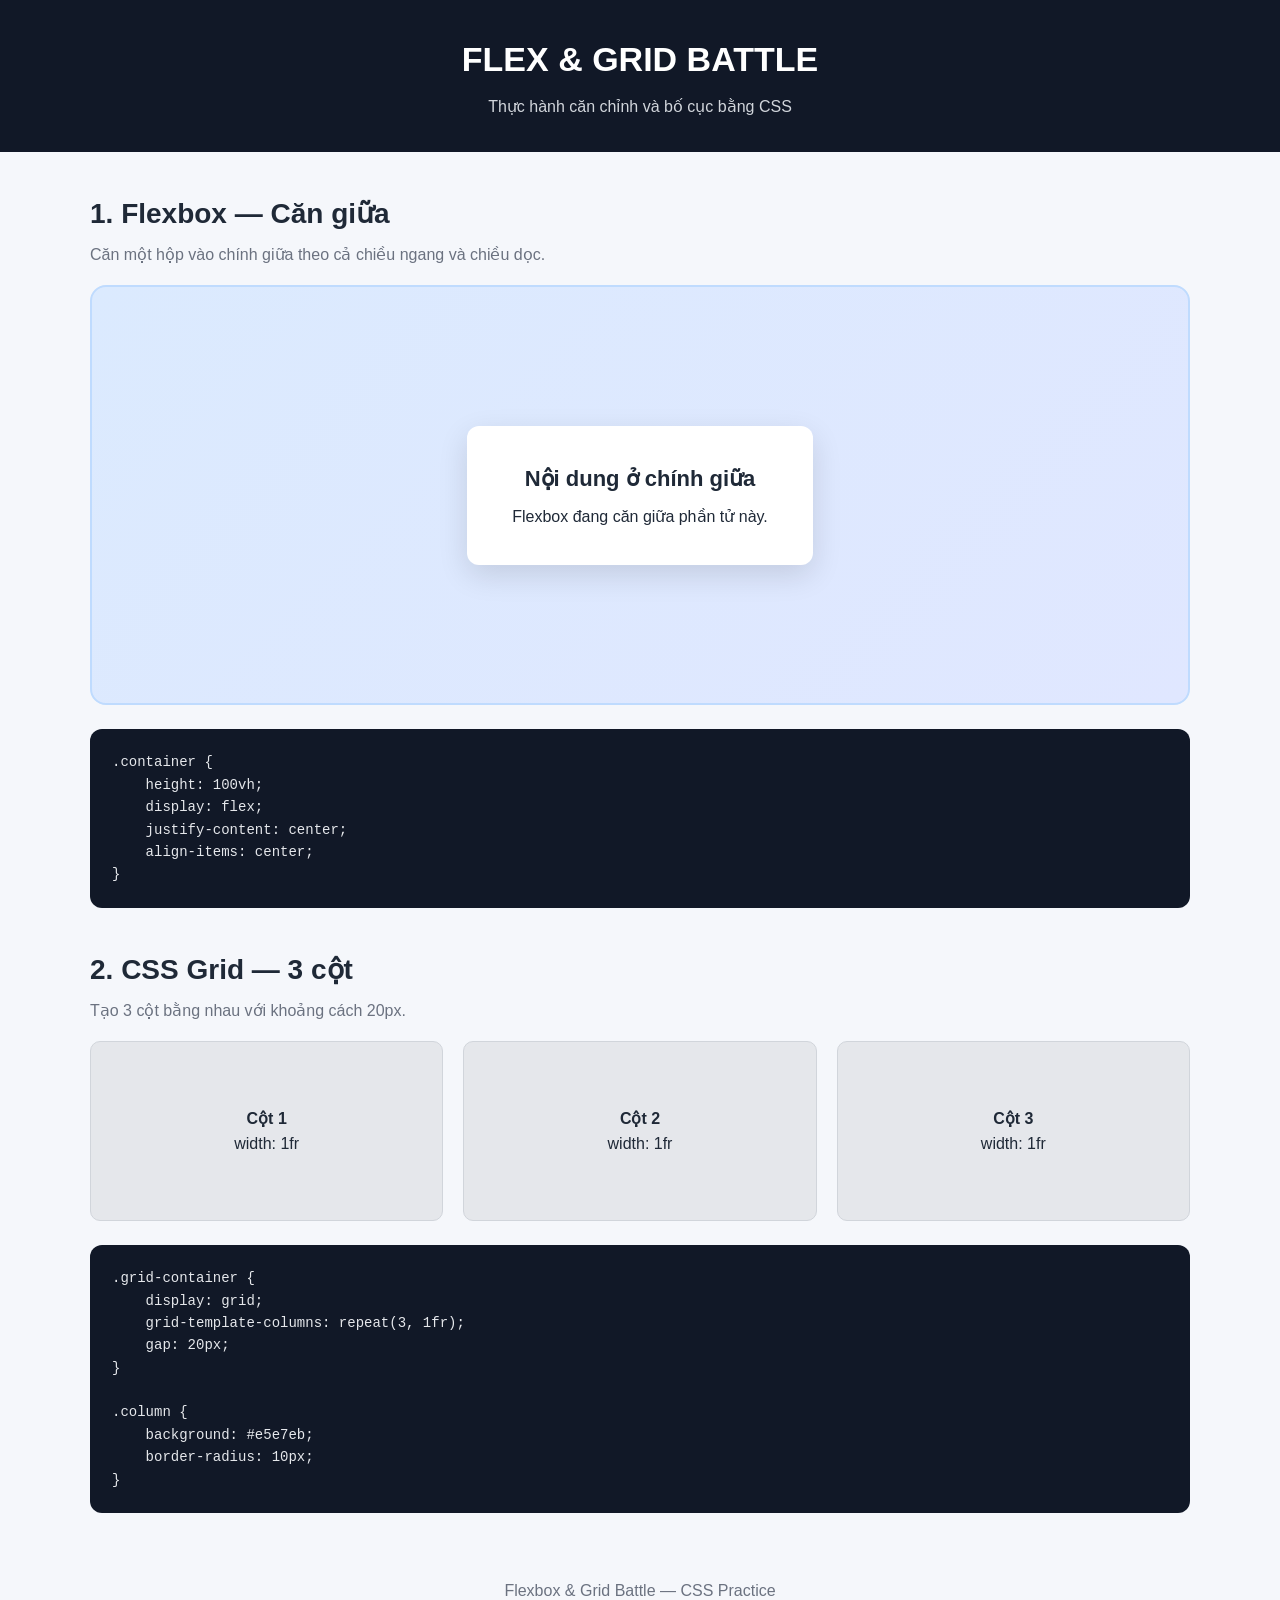
==== index.html @ 9d1ec1c0 "Add Flex Grid Battle web" ====
<!DOCTYPE html>
<html lang="vi">
<head>
    <meta charset="UTF-8">
    <meta name="viewport" content="width=device-width, initial-scale=1.0">
    <title>Flex & Grid Battle</title>
    <style>
        * {
            box-sizing: border-box;
            margin: 0;
            padding: 0;
        }

        body {
            font-family: Arial, Helvetica, sans-serif;
            background: #f5f7fb;
            color: #1f2937;
            line-height: 1.6;
        }

        header {
            padding: 32px 20px;
            text-align: center;
            background: #111827;
            color: white;
        }

        header h1 {
            font-size: 34px;
            margin-bottom: 8px;
        }

        header p {
            color: #d1d5db;
        }

        section {
            width: min(1100px, calc(100% - 40px));
            margin: 40px auto;
        }

        .section-title {
            margin-bottom: 18px;
        }

        .section-title h2 {
            font-size: 28px;
            margin-bottom: 5px;
        }

        .section-title p {
            color: #6b7280;
        }

        /* FLEXBOX */
        .flex-demo {
            height: 420px;
            display: flex;
            justify-content: center;
            align-items: center;
            background: linear-gradient(135deg, #dbeafe, #e0e7ff);
            border-radius: 16px;
            border: 2px solid #bfdbfe;
        }

        .flex-box {
            padding: 35px 45px;
            background: white;
            border-radius: 12px;
            box-shadow: 0 10px 30px rgba(0, 0, 0, 0.12);
            text-align: center;
        }

        .flex-box h3 {
            margin-bottom: 8px;
            font-size: 22px;
        }

        /* GRID */
        .grid-container {
            display: grid;
            grid-template-columns: repeat(3, 1fr);
            gap: 20px;
        }

        .grid-column {
            min-height: 180px;
            background: #e5e7eb;
            border-radius: 10px;
            padding: 30px;
            display: flex;
            align-items: center;
            justify-content: center;
            text-align: center;
            border: 1px solid #d1d5db;
        }

        .code-card {
            margin-top: 24px;
            background: #111827;
            color: #e5e7eb;
            padding: 22px;
            border-radius: 12px;
            overflow-x: auto;
        }

        pre {
            white-space: pre-wrap;
            font-family: Consolas, monospace;
            font-size: 14px;
        }

        footer {
            text-align: center;
            padding: 25px;
            color: #6b7280;
        }

        @media (max-width: 700px) {
            .grid-container {
                grid-template-columns: 1fr;
            }

            header h1 {
                font-size: 28px;
            }

            section {
                width: min(100% - 24px, 1100px);
            }
        }
    </style>
</head>
<body>

    <header>
        <h1> FLEX & GRID BATTLE</h1>
        <p>Thực hành căn chỉnh và bố cục bằng CSS</p>
    </header>

    <!-- FLEXBOX -->
    <section>
        <div class="section-title">
            <h2>1. Flexbox — Căn giữa</h2>
            <p>Căn một hộp vào chính giữa theo cả chiều ngang và chiều dọc.</p>
        </div>

        <div class="flex-demo">
            <div class="flex-box">
                <h3> Nội dung ở chính giữa</h3>
                <p>Flexbox đang căn giữa phần tử này.</p>
            </div>
        </div>

        <div class="code-card">
<pre>.container {
    height: 100vh;
    display: flex;
    justify-content: center;
    align-items: center;
}</pre>
        </div>
    </section>

    <!-- GRID -->
    <section>
        <div class="section-title">
            <h2>2. CSS Grid — 3 cột</h2>
            <p>Tạo 3 cột bằng nhau với khoảng cách 20px.</p>
        </div>

        <div class="grid-container">
            <div class="grid-column">
                <div>
                    <strong>Cột 1</strong>
                    <p>width: 1fr</p>
                </div>
            </div>

            <div class="grid-column">
                <div>
                    <strong>Cột 2</strong>
                    <p>width: 1fr</p>
                </div>
            </div>

            <div class="grid-column">
                <div>
                    <strong>Cột 3</strong>
                    <p>width: 1fr</p>
                </div>
            </div>
        </div>

        <div class="code-card">
<pre>.grid-container {
    display: grid;
    grid-template-columns: repeat(3, 1fr);
    gap: 20px;
}

.column {
    background: #e5e7eb;
    border-radius: 10px;
}</pre>
        </div>
    </section>

    <footer>
        Flexbox & Grid Battle — CSS Practice
    </footer>

</body>
</html>
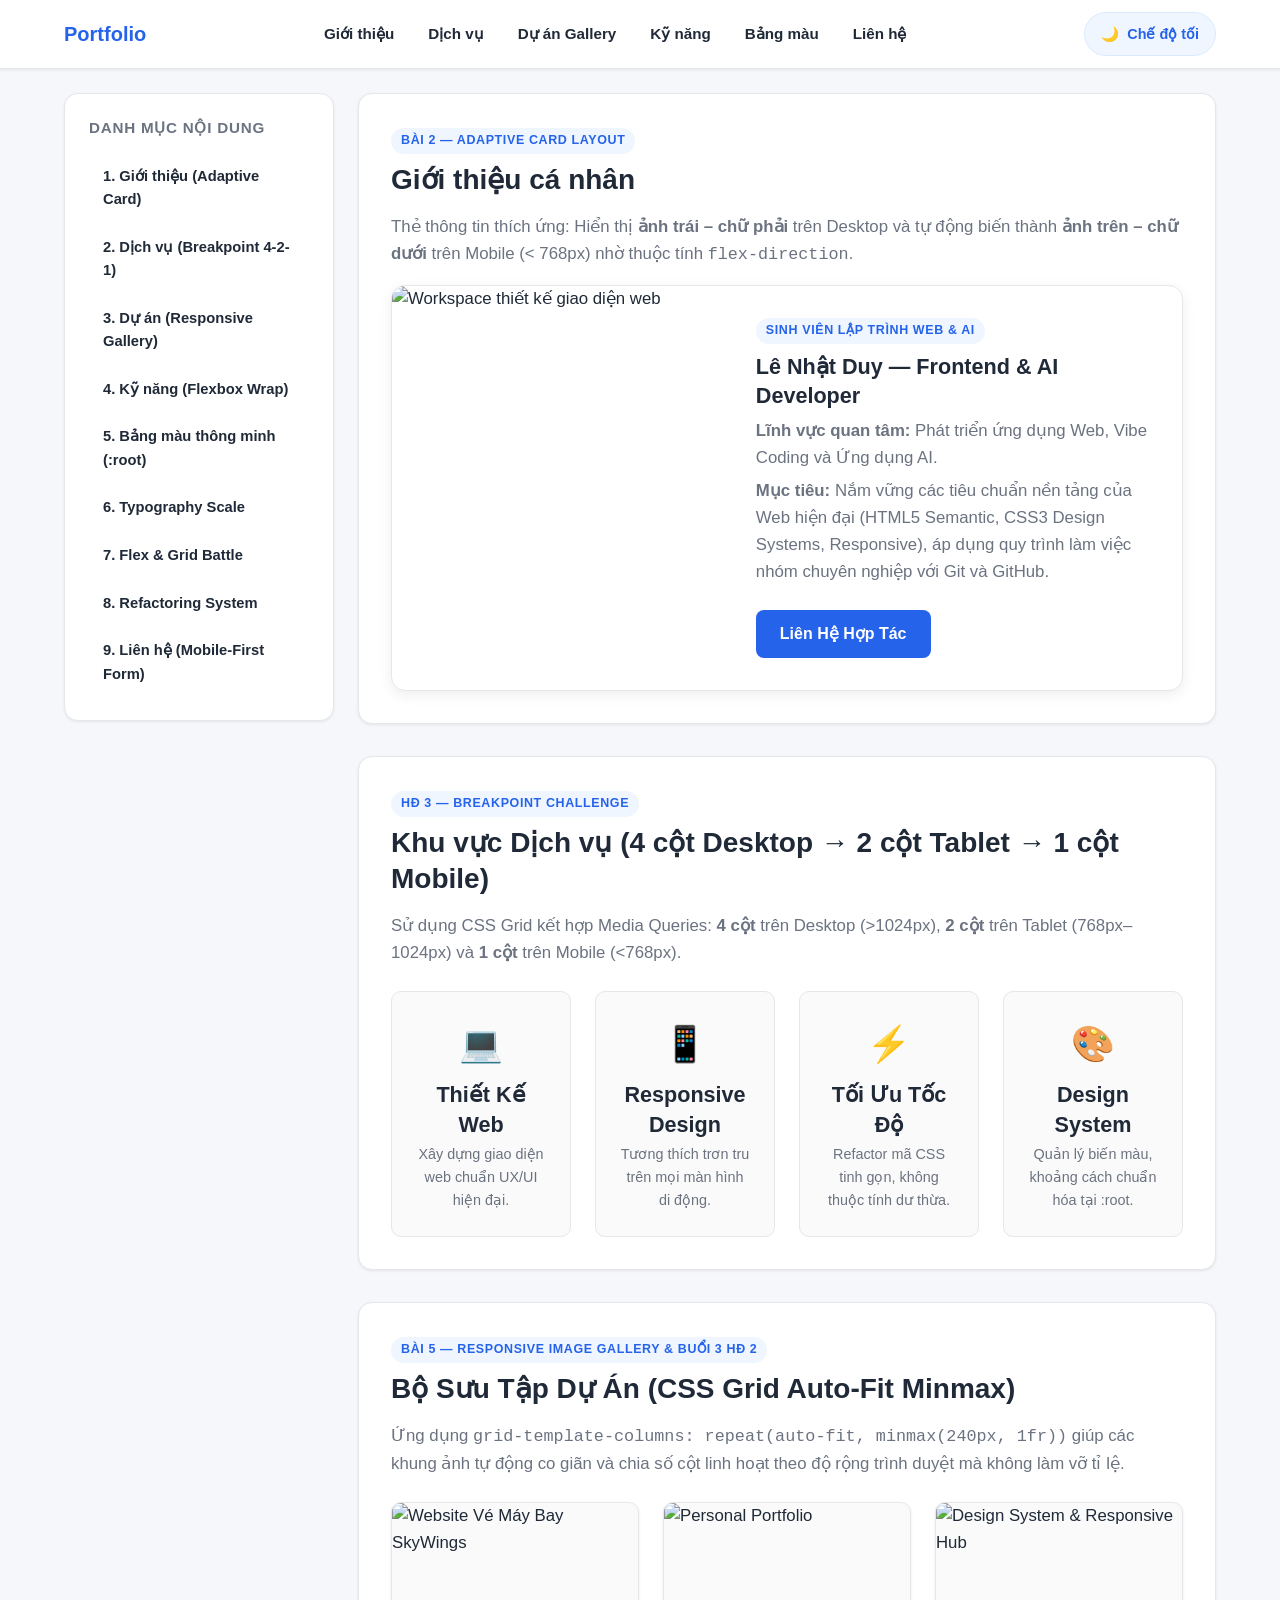
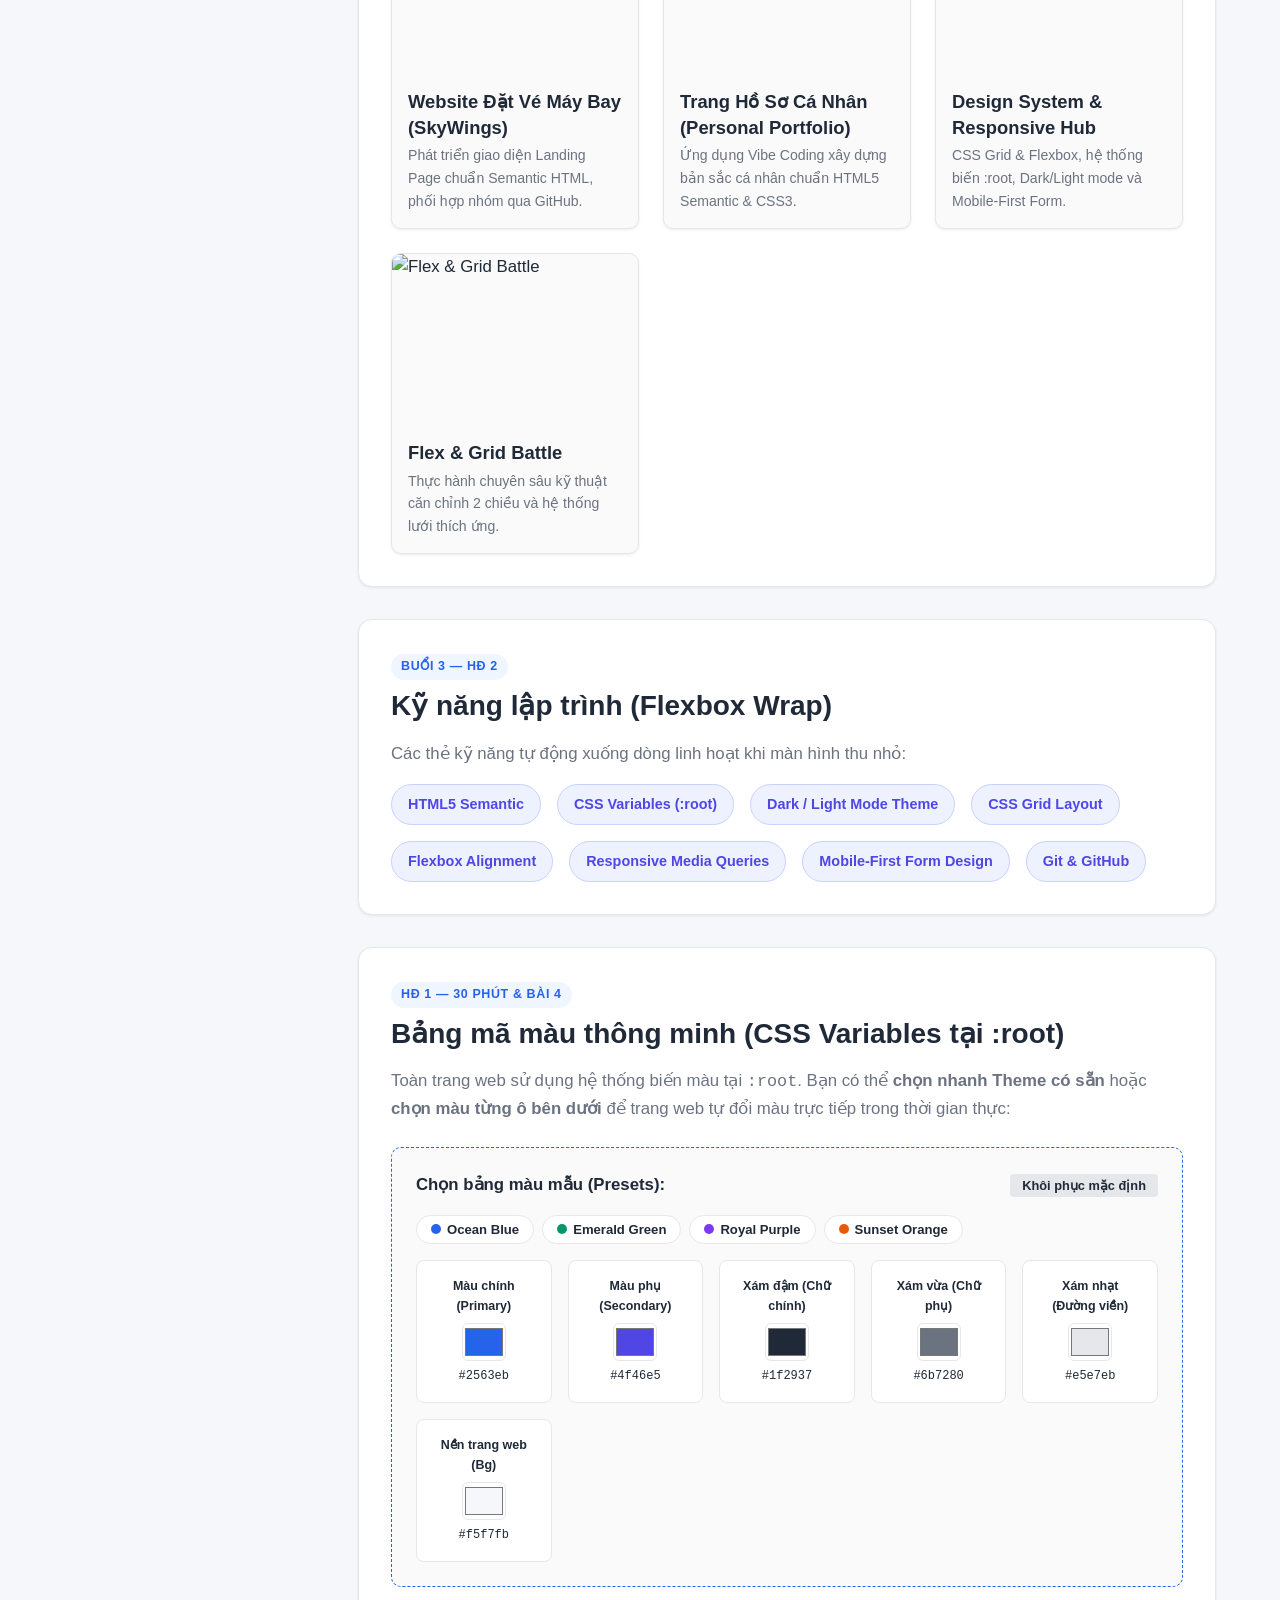
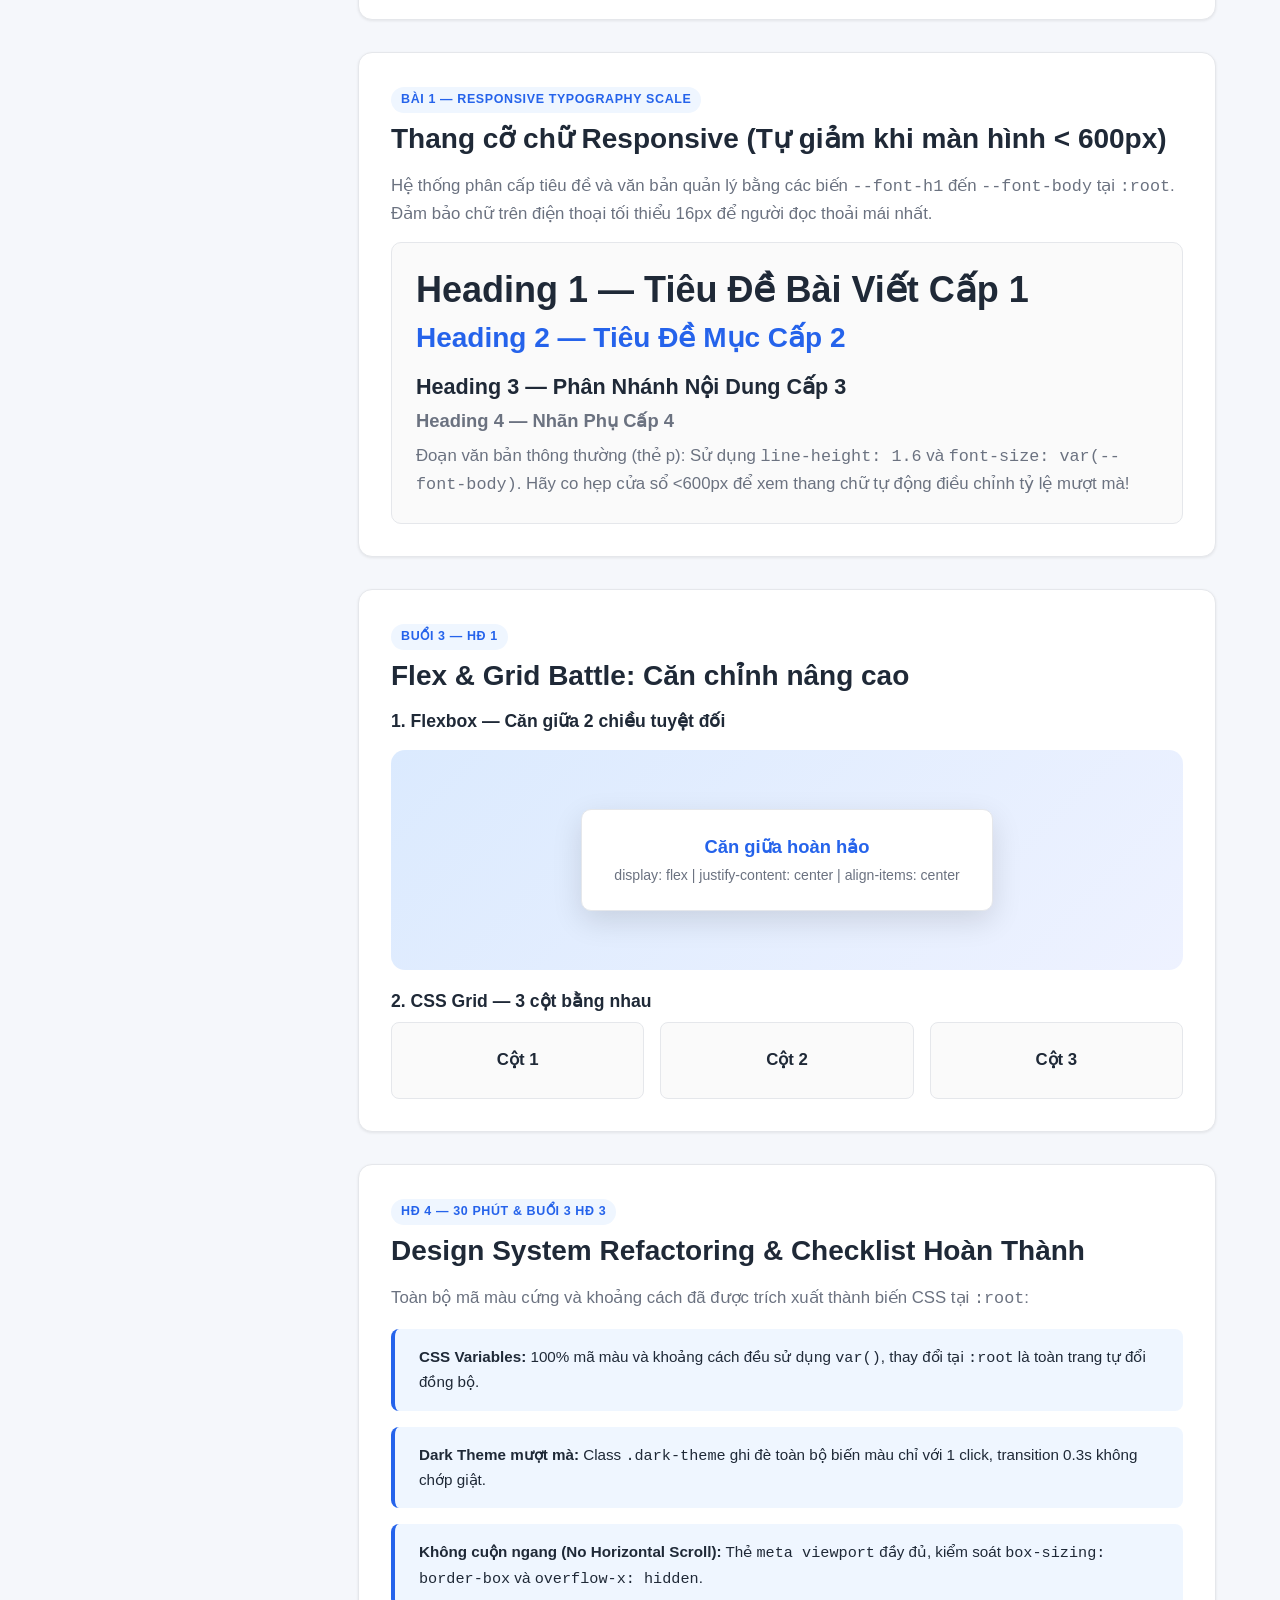
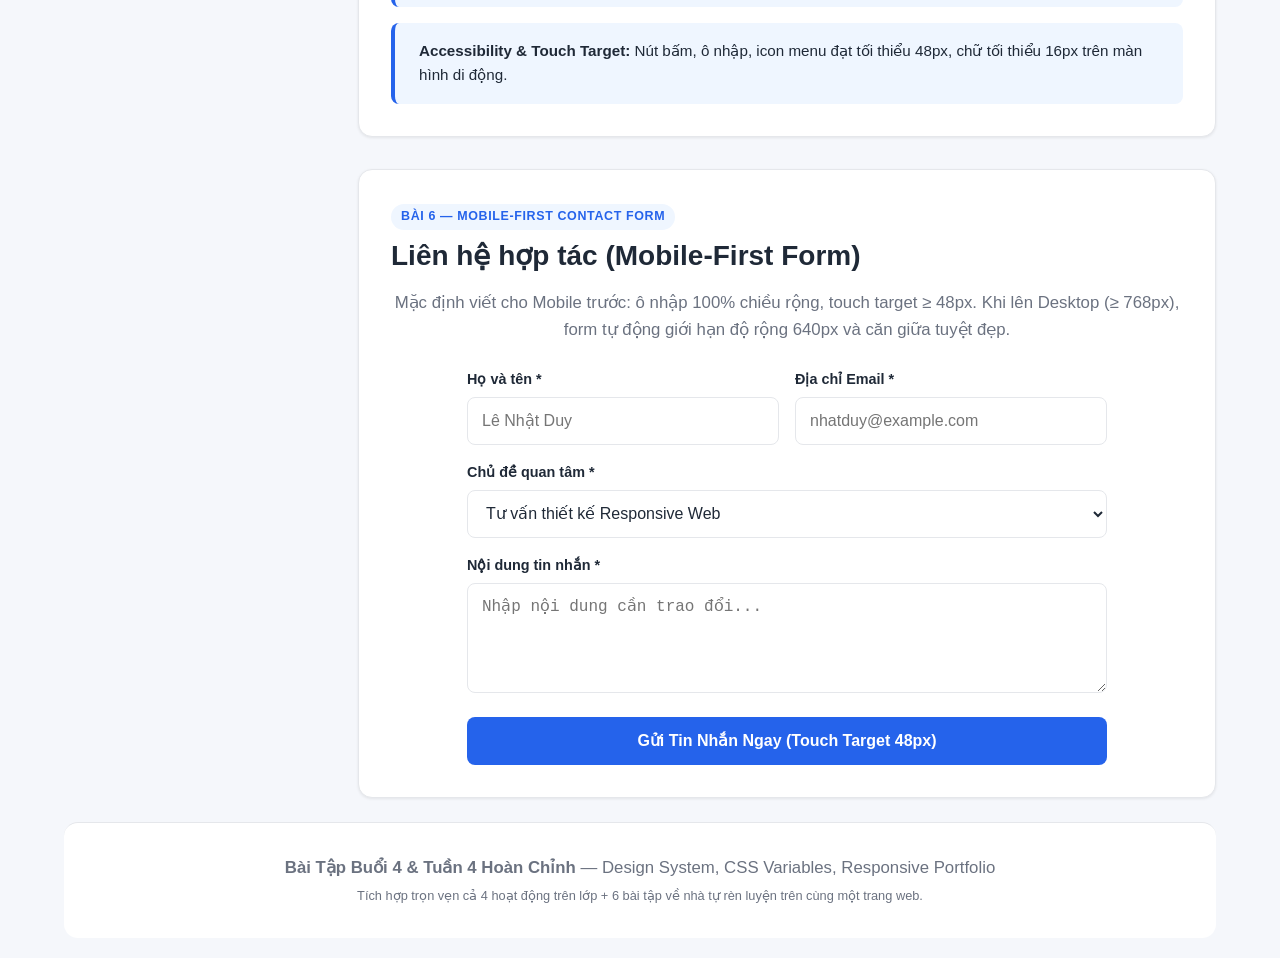
==== commit 2ef6b537: "Add index.html, ai_prompts.md, and README.md, clean up folders" ====
--- a/index.html
+++ b/index.html
@@ -3,212 +3,1295 @@
 <head>
     <meta charset="UTF-8">
     <meta name="viewport" content="width=device-width, initial-scale=1.0">
-    <title>Flex & Grid Battle</title>
+    <title>Bài tập Buổi 4: Design System & Responsive Portfolio</title>
     <style>
+        /* ==========================================================================
+           HỆ THỐNG DESIGN SYSTEM (CSS VARIABLES TẠI :ROOT)
+           - HĐ 1, HĐ 4 & BÀI 1, BÀI 4 ĐƯỢC TÍCH HỢP TRỰC TIẾP VÀO TRANG
+           ========================================================================== */
+        :root {
+            /* 1. Bảng mã màu Light Theme mặc định (HĐ 1 & Bài 4) */
+            --color-primary: #2563eb;          /* Màu chính */
+            --color-primary-hover: #1d4ed8;    /* Màu hover */
+            --color-primary-light: #eff6ff;    /* Màu nền nhạt */
+            --color-primary-subtle: #dbeafe;   /* Sắc thái phụ */
+            
+            --color-secondary: #4f46e5;        /* Màu phụ */
+            --color-secondary-light: #eef2ff;  
+            --color-secondary-border: #c7d2fe; 
+
+            /* 3 Mức Xám */
+            --color-gray-dark: #1f2937;        /* Mức xám đậm (Text chính) */
+            --color-gray-medium: #6b7280;      /* Mức xám vừa (Text phụ, muted) */
+            --color-gray-light: #e5e7eb;       /* Mức xám nhạt (Đường viền) */
+
+            /* Nền & Bề mặt (Surface) */
+            --color-bg: #f5f7fb;               /* Nền toàn trang */
+            --color-surface: #ffffff;          /* Nền thẻ Card / Header */
+            --color-surface-subtle: #fafafa;   /* Nền sub-item */
+            --color-header-bg: #111827;        /* Nền header/sidebar tối */
+            --color-header-text: #ffffff;      
+
+            /* 2. Spacing Tokens (Khoảng cách chuẩn hóa 8px - HĐ 4) */
+            --spacing-unit: 8px;
+            --space-1: var(--spacing-unit);                    /* 8px */
+            --space-2: calc(var(--spacing-unit) * 2);          /* 16px */
+            --space-3: calc(var(--spacing-unit) * 3);          /* 24px */
+            --space-4: calc(var(--spacing-unit) * 4);          /* 32px */
+            --space-5: calc(var(--spacing-unit) * 5);          /* 40px */
+
+            /* 3. Responsive Typography Scale Tokens (Bài 1) */
+            --font-h1: 2.25rem;    /* 36px */
+            --font-h2: 1.75rem;    /* 28px */
+            --font-h3: 1.35rem;    /* 22px */
+            --font-h4: 1.15rem;    /* 18px */
+            --font-body: 1.05rem;  /* ~17px */
+
+            /* Bo góc & Bóng */
+            --radius-sm: 8px;
+            --radius-md: 10px;
+            --radius-lg: 14px;
+            --radius-pill: 9999px;
+            --shadow-sm: 0 1px 3px rgba(0, 0, 0, 0.08);
+            --shadow-md: 0 4px 14px rgba(0, 0, 0, 0.07);
+            --shadow-lg: 0 10px 30px rgba(0, 0, 0, 0.12);
+        }
+
+        /* GHI ĐÈ BIẾN TOÀN TRANG KHI BẬT CHẾ ĐỘ TỐI (DARK THEME - BÀI 4) */
+        body.dark-theme {
+            --color-primary: #38bdf8;
+            --color-primary-hover: #0ea5e9;
+            --color-primary-light: rgba(56, 189, 248, 0.15);
+            --color-primary-subtle: rgba(56, 189, 248, 0.25);
+            
+            --color-secondary: #818cf8;
+            --color-secondary-light: rgba(129, 140, 248, 0.15);
+            --color-secondary-border: #4338ca;
+
+            --color-gray-dark: #f3f4f6;        /* Text sáng */
+            --color-gray-medium: #9ca3af;      /* Text mờ */
+            --color-gray-light: #334155;       /* Viền tối */
+
+            --color-bg: #0b0f19;               /* Nền tối sâu */
+            --color-surface: #1e293b;          /* Nền thẻ Card tối */
+            --color-surface-subtle: #162032;
+            --color-header-bg: #0f172a;
+            --color-header-text: #ffffff;
+            --shadow-md: 0 4px 20px rgba(0, 0, 0, 0.4);
+        }
+
+        /* RESPONSIVE TYPOGRAPHY SCALE CHO MOBILE < 600PX (BÀI 1) */
+        @media (max-width: 600px) {
+            :root {
+                --font-h1: 1.75rem; /* 28px */
+                --font-h2: 1.4rem;  /* 22.4px */
+                --font-h3: 1.2rem;  /* 19px */
+                --font-h4: 1.05rem; /* 16.8px */
+                --font-body: 1rem;  /* 16px - Đảm bảo tối thiểu 16px trên di động */
+            }
+        }
+
+        /* Reset & Hiệu ứng chuyển màu mượt mà */
         * {
             box-sizing: border-box;
             margin: 0;
             padding: 0;
+            transition: background-color 0.3s ease, color 0.3s ease, border-color 0.3s ease, box-shadow 0.3s ease;
         }
 
         body {
-            font-family: Arial, Helvetica, sans-serif;
-            background: #f5f7fb;
-            color: #1f2937;
+            font-family: -apple-system, BlinkMacSystemFont, "Segoe UI", Roboto, Arial, sans-serif;
+            background-color: var(--color-bg);
+            color: var(--color-gray-dark);
+            font-size: var(--font-body);
             line-height: 1.6;
-        }
-
-        header {
-            padding: 32px 20px;
-            text-align: center;
-            background: #111827;
-            color: white;
-        }
-
-        header h1 {
-            font-size: 34px;
-            margin-bottom: 8px;
-        }
-
-        header p {
-            color: #d1d5db;
-        }
-
-        section {
-            width: min(1100px, calc(100% - 40px));
-            margin: 40px auto;
-        }
-
-        .section-title {
-            margin-bottom: 18px;
-        }
-
-        .section-title h2 {
-            font-size: 28px;
-            margin-bottom: 5px;
-        }
-
-        .section-title p {
-            color: #6b7280;
-        }
-
-        /* FLEXBOX */
-        .flex-demo {
-            height: 420px;
-            display: flex;
+            min-height: 100vh;
+            overflow-x: hidden;
+        }
+
+        /* Typography Tags kế thừa trực tiếp thang cỡ chữ */
+        h1 { font-size: var(--font-h1); line-height: 1.25; }
+        h2 { font-size: var(--font-h2); line-height: 1.3; }
+        h3 { font-size: var(--font-h3); line-height: 1.35; }
+        h4 { font-size: var(--font-h4); line-height: 1.4; }
+        p { font-size: var(--font-body); }
+
+        /* ==========================================================================
+           BÀI 3: SMART NAVIGATION BAR TÍCH HỢP TRỰC TIẾP LÀM NAVBAR CỦA TOÀN TRANG
+           - Desktop: Menu ngang đầy đủ, nút Hamburger icon ẩn (display: none)
+           - Mobile (< 768px): Menu ngang ẩn (display: none), Hamburger icon hiện (display: flex)
+           ========================================================================== */
+        .site-navbar {
+            background-color: var(--color-surface);
+            border-bottom: 1px solid var(--color-gray-light);
+            position: sticky;
+            top: 0;
+            z-index: 1000;
+            box-shadow: var(--shadow-sm);
+        }
+
+        .navbar-container {
+            max-width: 1200px;
+            margin: 0 auto;
+            padding: 0 var(--space-3);
+            height: 68px;
+            display: flex;
+            align-items: center;
+            justify-content: space-between;
+        }
+
+        .navbar-brand {
+            display: flex;
+            align-items: center;
+            gap: 10px;
+            font-weight: 800;
+            font-size: 1.25rem;
+            color: var(--color-primary);
+            text-decoration: none;
+        }
+
+        /* Menu ngang trên Desktop */
+        .navbar-nav {
+            display: flex;
+            align-items: center;
+            list-style: none;
+            gap: 6px;
+        }
+
+        .nav-item-link {
+            text-decoration: none;
+            color: var(--color-gray-dark);
+            font-weight: 600;
+            font-size: 0.95rem;
+            padding: 8px 14px;
+            border-radius: var(--radius-sm);
+            transition: all 0.2s;
+        }
+
+        .nav-item-link:hover {
+            color: var(--color-primary);
+            background-color: var(--color-primary-light);
+        }
+
+        .navbar-actions {
+            display: flex;
+            align-items: center;
+            gap: 10px;
+        }
+
+        /* Nút chuyển Dark/Light Mode trực tiếp trên thanh điều hướng (Bài 4) */
+        .theme-toggle-btn {
+            background: var(--color-primary-light);
+            color: var(--color-primary);
+            border: 1px solid var(--color-primary-subtle);
+            border-radius: var(--radius-pill);
+            padding: 8px 16px;
+            font-size: 0.9rem;
+            font-weight: 700;
+            cursor: pointer;
+            display: inline-flex;
+            align-items: center;
+            gap: 8px;
+            min-height: 44px; /* Touch target chuẩn */
+        }
+
+        .theme-toggle-btn:hover {
+            background: var(--color-primary);
+            color: #ffffff;
+        }
+
+        /* Nút Hamburger icon (Mặc định ẩn trên Desktop bằng display: none) */
+        .hamburger-btn {
+            display: none; /* Ẩn trên Desktop */
+            background: none;
+            border: 1px solid var(--color-gray-light);
+            border-radius: var(--radius-sm);
+            cursor: pointer;
+            min-width: 48px;
+            min-height: 48px; /* Touch target tối thiểu 48px */
+            flex-direction: column;
             justify-content: center;
             align-items: center;
-            background: linear-gradient(135deg, #dbeafe, #e0e7ff);
-            border-radius: 16px;
-            border: 2px solid #bfdbfe;
-        }
-
-        .flex-box {
-            padding: 35px 45px;
-            background: white;
-            border-radius: 12px;
-            box-shadow: 0 10px 30px rgba(0, 0, 0, 0.12);
+            gap: 5px;
+            padding: 8px;
+        }
+
+        .hamburger-bar {
+            width: 24px;
+            height: 2.5px;
+            background-color: var(--color-gray-dark);
+            border-radius: 2px;
+            transition: 0.25s;
+        }
+
+        /* Mobile Dropdown Drawer (Bài 3) */
+        .mobile-dropdown-menu {
+            display: none;
+            background-color: var(--color-surface);
+            border-bottom: 2px solid var(--color-gray-light);
+            padding: var(--space-2) var(--space-3);
+            list-style: none;
+        }
+
+        .mobile-dropdown-menu.active {
+            display: block;
+            animation: dropdownSlide 0.25s ease-out;
+        }
+
+        @keyframes dropdownSlide {
+            from { opacity: 0; transform: translateY(-8px); }
+            to { opacity: 1; transform: translateY(0); }
+        }
+
+        .mobile-dropdown-menu li {
+            margin-bottom: 6px;
+        }
+
+        .mobile-dropdown-menu .nav-item-link {
+            display: block;
+            padding: 12px 14px;
+            min-height: 48px;
+            font-size: 1.05rem;
+        }
+
+        /* Responsive Breakpoint Navbar Mobile (< 768px) */
+        @media (max-width: 767px) {
+            .navbar-nav {
+                display: none; /* Ẩn menu ngang Desktop */
+            }
+            .hamburger-btn {
+                display: flex; /* Hiện Hamburger icon */
+            }
+        }
+
+        /* ==========================================================================
+           HĐ 2: RESPONSIVE PORTFOLIO LAYOUT (DESKTOP 2 CỘT -> MOBILE 1 CỘT)
+           ========================================================================== */
+        .portfolio-wrapper {
+            max-width: 1200px;
+            margin: 0 auto;
+            min-height: calc(100vh - 68px);
+            display: grid;
+            grid-template-columns: 270px 1fr;
+            grid-template-rows: auto 1fr auto;
+            grid-template-areas:
+                "sidebar main"
+                "sidebar main"
+                "footer footer";
+            gap: var(--space-3);
+            padding: var(--space-3);
+        }
+
+        .portfolio-sidebar {
+            grid-area: sidebar;
+            background: var(--color-surface);
+            border: 1px solid var(--color-gray-light);
+            border-radius: var(--radius-lg);
+            padding: var(--space-3);
+            box-shadow: var(--shadow-sm);
+            height: fit-content;
+            position: sticky;
+            top: 86px;
+        }
+
+        .portfolio-sidebar h3 {
+            font-size: 0.95rem;
+            text-transform: uppercase;
+            letter-spacing: 0.05em;
+            color: var(--color-gray-medium);
+            margin-bottom: var(--space-2);
+        }
+
+        .portfolio-sidebar nav {
+            display: flex;
+            flex-direction: column;
+            gap: 4px;
+        }
+
+        .portfolio-sidebar a {
+            text-decoration: none;
+            color: var(--color-gray-dark);
+            padding: 10px 14px;
+            border-radius: var(--radius-sm);
+            font-weight: 600;
+            font-size: 0.92rem;
+            transition: all 0.2s;
+        }
+
+        .portfolio-sidebar a:hover {
+            background-color: var(--color-primary-light);
+            color: var(--color-primary);
+            transform: translateX(4px);
+        }
+
+        .portfolio-main {
+            grid-area: main;
+            display: flex;
+            flex-direction: column;
+            gap: var(--space-4);
+        }
+
+        /* Card Section Component */
+        .card-section {
+            background-color: var(--color-surface);
+            border: 1px solid var(--color-gray-light);
+            border-radius: var(--radius-lg);
+            padding: var(--space-4);
+            box-shadow: var(--shadow-sm);
+        }
+
+        .section-badge {
+            display: inline-block;
+            font-size: 0.78rem;
+            font-weight: 800;
+            text-transform: uppercase;
+            letter-spacing: 0.05em;
+            padding: 3px 10px;
+            border-radius: var(--radius-pill);
+            background-color: var(--color-primary-light);
+            color: var(--color-primary);
+            margin-bottom: var(--space-1);
+        }
+
+        .card-section h2 {
+            margin-bottom: var(--space-2);
+            color: var(--color-gray-dark);
+        }
+
+        /* ==========================================================================
+           HĐ 1 & BÀI 4: LIVE THEME & COLOR PICKER PANEL
+           ========================================================================== */
+        .theme-editor-panel {
+            background-color: var(--color-surface-subtle);
+            border: 1px dashed var(--color-primary);
+            border-radius: var(--radius-md);
+            padding: var(--space-3);
+            margin-top: var(--space-3);
+        }
+
+        .presets-row {
+            display: flex;
+            flex-wrap: wrap;
+            gap: 8px;
+            margin: var(--space-2) 0;
+        }
+
+        .preset-btn {
+            border: 1px solid var(--color-gray-light);
+            background: var(--color-surface);
+            color: var(--color-gray-dark);
+            padding: 6px 14px;
+            border-radius: var(--radius-pill);
+            cursor: pointer;
+            font-size: 0.82rem;
+            font-weight: bold;
+            display: inline-flex;
+            align-items: center;
+            gap: 6px;
+        }
+
+        .preset-btn:hover {
+            border-color: var(--color-primary);
+            color: var(--color-primary);
+        }
+
+        .picker-grid {
+            display: grid;
+            grid-template-columns: repeat(auto-fit, minmax(130px, 1fr));
+            gap: var(--space-2);
+            margin-top: var(--space-2);
+        }
+
+        .picker-item {
+            background: var(--color-surface);
+            border: 1px solid var(--color-gray-light);
+            border-radius: var(--radius-sm);
+            padding: var(--space-2);
             text-align: center;
-        }
-
-        .flex-box h3 {
-            margin-bottom: 8px;
-            font-size: 22px;
-        }
-
-        /* GRID */
-        .grid-container {
+            display: flex;
+            flex-direction: column;
+            align-items: center;
+            gap: 6px;
+        }
+
+        .picker-item label {
+            font-size: 0.78rem;
+            font-weight: bold;
+            color: var(--color-gray-dark);
+        }
+
+        .picker-item input[type="color"] {
+            width: 44px;
+            height: 38px;
+            border: 1px solid var(--color-gray-light);
+            border-radius: 6px;
+            cursor: pointer;
+            background: none;
+            padding: 0;
+        }
+
+        /* ==========================================================================
+           HĐ 3: BREAKPOINT CHALLENGE - KHU VỰC "DỊCH VỤ"
+           - Desktop (>1024px): 4 cột
+           - Tablet (768px - 1024px): 2 cột
+           - Mobile (<768px): 1 cột
+           ========================================================================== */
+        .services-grid {
             display: grid;
-            grid-template-columns: repeat(3, 1fr);
-            gap: 20px;
-        }
-
-        .grid-column {
-            min-height: 180px;
-            background: #e5e7eb;
-            border-radius: 10px;
-            padding: 30px;
-            display: flex;
+            grid-template-columns: repeat(4, 1fr); /* 4 cột Desktop */
+            gap: var(--space-3);
+            margin-top: var(--space-3);
+        }
+
+        .service-item {
+            background: var(--color-surface-subtle);
+            border: 1px solid var(--color-gray-light);
+            border-radius: var(--radius-md);
+            padding: var(--space-3);
+            text-align: center;
+            transition: transform 0.2s, box-shadow 0.2s;
+        }
+
+        .service-item:hover {
+            transform: translateY(-4px);
+            box-shadow: var(--shadow-md);
+            border-color: var(--color-primary);
+        }
+
+        .service-icon {
+            font-size: 2.2rem;
+            margin-bottom: var(--space-1);
+        }
+
+        /* ==========================================================================
+           BÀI 2: ADAPTIVE CARD LAYOUT TÍCH HỢP THỰC TẾ LÀM THẺ GIỚI THIỆU
+           - Desktop: Ảnh trái - Chữ phải (flex-direction: row)
+           - Mobile (< 768px): Ảnh trên - Chữ dưới (flex-direction: column)
+           ========================================================================== */
+        .adaptive-bio-card {
+            display: flex;
+            flex-direction: row; /* Desktop: Ảnh trái - chữ phải */
+            background: var(--color-surface);
+            border: 1px solid var(--color-gray-light);
+            border-radius: var(--radius-lg);
+            overflow: hidden;
+            box-shadow: var(--shadow-md);
+            margin-top: var(--space-2);
+        }
+
+        .adaptive-bio-img {
+            flex: 1 1 42%;
+            min-height: 280px;
+        }
+
+        .adaptive-bio-img img {
+            width: 100%;
+            height: 100%;
+            object-fit: cover;
+            display: block;
+        }
+
+        .adaptive-bio-content {
+            flex: 1 1 58%;
+            padding: var(--space-4);
+            display: flex;
+            flex-direction: column;
+            justify-content: center;
+        }
+
+        .adaptive-cta-btn {
+            align-self: flex-start;
+            background-color: var(--color-primary);
+            color: #ffffff;
+            border: none;
+            padding: 12px 24px;
+            border-radius: var(--radius-sm);
+            font-size: 1rem;
+            font-weight: 700;
+            cursor: pointer;
+            min-height: 48px; /* Touch target chuẩn */
+            margin-top: var(--space-3);
+            transition: opacity 0.2s;
+        }
+
+        .adaptive-cta-btn:hover {
+            opacity: 0.9;
+        }
+
+        /* ==========================================================================
+           BÀI 5: RESPONSIVE IMAGE GALLERY TÍCH HỢP THÀNH MỤC DỰ ÁN HÌNH ẢNH
+           - Dùng repeat(auto-fit, minmax(240px, 1fr)) tự co giãn số cột
+           ========================================================================== */
+        .integrated-gallery-grid {
+            display: grid;
+            grid-template-columns: repeat(auto-fit, minmax(240px, 1fr));
+            gap: var(--space-3);
+            margin-top: var(--space-3);
+        }
+
+        .gallery-card-item {
+            background: var(--color-surface-subtle);
+            border: 1px solid var(--color-gray-light);
+            border-radius: var(--radius-md);
+            overflow: hidden;
+            box-shadow: var(--shadow-sm);
+            transition: transform 0.25s ease, box-shadow 0.25s ease;
+        }
+
+        .gallery-card-item:hover {
+            transform: translateY(-5px);
+            box-shadow: var(--shadow-md);
+        }
+
+        .gallery-card-img {
+            width: 100%;
+            height: 170px;
+            overflow: hidden;
+        }
+
+        .gallery-card-img img {
+            width: 100%;
+            height: 100%;
+            object-fit: cover;
+            display: block;
+            transition: transform 0.3s ease;
+        }
+
+        .gallery-card-item:hover img {
+            transform: scale(1.06);
+        }
+
+        .gallery-card-caption {
+            padding: var(--space-2);
+        }
+
+        .gallery-card-caption h4 {
+            color: var(--color-gray-dark);
+            margin-bottom: 4px;
+        }
+
+        .gallery-card-caption p {
+            font-size: 0.88rem;
+            color: var(--color-gray-medium);
+        }
+
+        /* ==========================================================================
+           BÀI 6: MOBILE-FIRST CONTACT FORM TÍCH HỢP THÀNH FORM LIÊN HỆ CỦA TRANG
+           - Mặc định Mobile 100% width, min-height 48px, font >= 16px
+           - Desktop (>= 768px): Căn giữa, max-width 640px, Họ tên/Email 2 cột
+           ========================================================================== */
+        .site-contact-form {
+            width: 100%;
+            margin-top: var(--space-3);
+        }
+
+        .form-grid-fields {
+            display: flex;
+            flex-direction: column;
+            gap: var(--space-2);
+        }
+
+        .form-input-group {
+            display: flex;
+            flex-direction: column;
+            gap: 6px;
+        }
+
+        .form-input-group label {
+            font-size: 0.9rem;
+            font-weight: 700;
+            color: var(--color-gray-dark);
+        }
+
+        .form-input-group input,
+        .form-input-group textarea,
+        .form-input-group select {
+            width: 100%;
+            min-height: 48px;
+            padding: 12px 14px;
+            font-size: 1rem; /* >= 16px tránh phóng to iOS */
+            border: 1.5px solid var(--color-gray-light);
+            border-radius: var(--radius-sm);
+            background-color: var(--color-surface);
+            color: var(--color-gray-dark);
+            outline: none;
+            transition: border-color 0.2s, box-shadow 0.2s;
+        }
+
+        .form-input-group textarea {
+            min-height: 110px;
+            resize: vertical;
+        }
+
+        .form-input-group input:focus,
+        .form-input-group textarea:focus,
+        .form-input-group select:focus {
+            border-color: var(--color-primary);
+            box-shadow: 0 0 0 3px var(--color-primary-light);
+        }
+
+        .form-submit-btn {
+            width: 100%;
+            min-height: 48px;
+            background-color: var(--color-primary);
+            color: #ffffff;
+            font-size: 1rem;
+            font-weight: 700;
+            border: none;
+            border-radius: var(--radius-sm);
+            cursor: pointer;
+            margin-top: var(--space-1);
+            transition: background-color 0.2s;
+        }
+
+        .form-submit-btn:hover {
+            background-color: var(--color-primary-hover);
+        }
+
+        /* Kỹ năng (Buổi 3 - HĐ 2) Flexbox wrap */
+        .skills-wrap {
+            display: flex;
+            flex-wrap: wrap;
+            gap: var(--space-2);
+            margin-top: var(--space-2);
+        }
+
+        .skill-badge {
+            padding: 8px 16px;
+            background-color: var(--color-secondary-light);
+            border: 1px solid var(--color-secondary-border);
+            color: var(--color-secondary);
+            border-radius: var(--radius-pill);
+            font-weight: 700;
+            font-size: 0.9rem;
+        }
+
+        /* Flexbox Căn giữa tuyệt đối (Buổi 3 - HĐ 1) */
+        .battle-flex-center {
+            height: 220px;
+            display: flex;
+            justify-content: center;
             align-items: center;
-            justify-content: center;
+            background: linear-gradient(135deg, var(--color-primary-subtle), var(--color-secondary-light));
+            border-radius: var(--radius-lg);
+            margin-top: var(--space-2);
+        }
+
+        .battle-center-box {
+            padding: var(--space-3) var(--space-4);
+            background: var(--color-surface);
+            border-radius: var(--radius-md);
+            box-shadow: var(--shadow-lg);
             text-align: center;
-            border: 1px solid #d1d5db;
-        }
-
-        .code-card {
-            margin-top: 24px;
-            background: #111827;
-            color: #e5e7eb;
-            padding: 22px;
-            border-radius: 12px;
-            overflow-x: auto;
-        }
-
-        pre {
-            white-space: pre-wrap;
-            font-family: Consolas, monospace;
-            font-size: 14px;
-        }
-
-        footer {
+            border: 1px solid var(--color-gray-light);
+        }
+
+        /* Refactor Checklist (HĐ 4 & Buổi 3 - HĐ 3) */
+        .refactor-checklist {
+            display: grid;
+            gap: var(--space-2);
+            margin-top: var(--space-2);
+        }
+
+        .refactor-item {
+            padding: var(--space-2) var(--space-3);
+            border-left: 4px solid var(--color-primary);
+            background: var(--color-primary-light);
+            border-radius: var(--radius-sm);
+            font-size: 0.95rem;
+        }
+
+        .site-footer {
+            grid-area: footer;
             text-align: center;
-            padding: 25px;
-            color: #6b7280;
-        }
-
-        @media (max-width: 700px) {
-            .grid-container {
+            padding: var(--space-4) var(--space-3);
+            background: var(--color-surface);
+            border-top: 1px solid var(--color-gray-light);
+            color: var(--color-gray-medium);
+            font-size: 0.9rem;
+            border-radius: var(--radius-lg);
+        }
+
+        /* ==========================================================================
+           RESPONSIVE BREAKPOINTS CHUẨN
+           - Tablet (768px - 1024px)
+           - Mobile (< 768px)
+           ========================================================================== */
+
+        /* Tablet Breakpoint (<= 1024px) */
+        @media (max-width: 1024px) {
+            .services-grid {
+                grid-template-columns: repeat(2, 1fr); /* 2 cột Tablet (HĐ 3) */
+            }
+        }
+
+        /* Mobile Breakpoint (< 768px) */
+        @media (max-width: 767px) {
+            /* Chuyển layout 2 cột Desktop thành 1 cột Mobile (HĐ 2) */
+            .portfolio-wrapper {
                 grid-template-columns: 1fr;
-            }
-
-            header h1 {
-                font-size: 28px;
-            }
-
-            section {
-                width: min(100% - 24px, 1100px);
+                grid-template-areas:
+                    "sidebar"
+                    "main"
+                    "footer";
+                padding: var(--space-2);
+            }
+
+            .portfolio-sidebar {
+                position: static;
+            }
+
+            .card-section {
+                padding: var(--space-3);
+            }
+
+            /* Adaptive Card chuyển sang dạng Dọc (Bài 2) */
+            .adaptive-bio-card {
+                flex-direction: column;
+            }
+
+            .adaptive-bio-img {
+                min-height: 200px;
+                max-height: 240px;
+            }
+
+            .adaptive-cta-btn {
+                width: 100%;
+            }
+
+            /* Dịch vụ 1 cột trên Mobile (HĐ 3) */
+            .services-grid {
+                grid-template-columns: 1fr;
+            }
+
+            .battle-flex-center {
+                height: 180px;
+            }
+        }
+
+        /* Desktop Enhancement cho Form (Bài 6) */
+        @media (min-width: 768px) {
+            .site-contact-form {
+                max-width: 640px;
+                margin-left: auto;
+                margin-right: auto;
+            }
+
+            .form-grid-fields-row {
+                display: flex;
+                gap: var(--space-2);
+            }
+
+            .form-grid-fields-row .form-input-group {
+                flex: 1;
             }
         }
     </style>
 </head>
 <body>
 
-    <header>
-        <h1> FLEX & GRID BATTLE</h1>
-        <p>Thực hành căn chỉnh và bố cục bằng CSS</p>
-    </header>
-
-    <!-- FLEXBOX -->
-    <section>
-        <div class="section-title">
-            <h2>1. Flexbox — Căn giữa</h2>
-            <p>Căn một hộp vào chính giữa theo cả chiều ngang và chiều dọc.</p>
-        </div>
-
-        <div class="flex-demo">
-            <div class="flex-box">
-                <h3> Nội dung ở chính giữa</h3>
-                <p>Flexbox đang căn giữa phần tử này.</p>
+    <!-- ==========================================================================
+         BÀI 3: SMART NAVIGATION BAR TÍCH HỢP TRỰC TIẾP
+         - Desktop: Menu ngang đầy đủ | Mobile: Hamburger icon 3 gạch
+         - Kèm nút chuyển Dark/Light Mode toàn trang (Bài 4)
+         ========================================================================== -->
+    <header class="site-navbar">
+        <div class="navbar-container">
+            <a href="#" class="navbar-brand">
+                <span>Portfolio</span>
+            </a>
+
+            <!-- Menu ngang đầy đủ trên Desktop (ẩn trên mobile bằng display: none) -->
+            <ul class="navbar-nav">
+                <li><a href="#about" class="nav-item-link">Giới thiệu</a></li>
+                <li><a href="#services" class="nav-item-link">Dịch vụ</a></li>
+                <li><a href="#gallery" class="nav-item-link">Dự án Gallery</a></li>
+                <li><a href="#skills" class="nav-item-link">Kỹ năng</a></li>
+                <li><a href="#color-system" class="nav-item-link">Bảng màu</a></li>
+                <li><a href="#contact" class="nav-item-link">Liên hệ</a></li>
+            </ul>
+
+            <div class="navbar-actions">
+                <!-- Nút chuyển đổi giao diện Sáng / Tối toàn trang (Bài 4) -->
+                <button type="button" class="theme-toggle-btn" id="globalThemeToggle" onclick="toggleGlobalTheme()" aria-label="Chuyển đổi giao diện Sáng/Tối">
+                    <span id="themeToggleIcon">🌙</span>
+                    <span id="themeToggleText">Chế độ tối</span>
+                </button>
+
+                <!-- Hamburger Icon trên Mobile (Bài 3) -->
+                <button type="button" class="hamburger-btn" id="mobileHamburgerBtn" onclick="toggleMobileMenu()" aria-label="Mở menu điều hướng">
+                    <span class="hamburger-bar"></span>
+                    <span class="hamburger-bar"></span>
+                    <span class="hamburger-bar"></span>
+                </button>
             </div>
         </div>
 
-        <div class="code-card">
-<pre>.container {
-    height: 100vh;
-    display: flex;
-    justify-content: center;
-    align-items: center;
-}</pre>
-        </div>
-    </section>
-
-    <!-- GRID -->
-    <section>
-        <div class="section-title">
-            <h2>2. CSS Grid — 3 cột</h2>
-            <p>Tạo 3 cột bằng nhau với khoảng cách 20px.</p>
-        </div>
-
-        <div class="grid-container">
-            <div class="grid-column">
-                <div>
-                    <strong>Cột 1</strong>
-                    <p>width: 1fr</p>
+        <!-- Mobile Dropdown Menu Drawer (Bài 3) -->
+        <ul class="mobile-dropdown-menu" id="mobileDropdownMenu">
+            <li><a href="#about" class="nav-item-link" onclick="toggleMobileMenu()">1. Giới thiệu (Adaptive Card)</a></li>
+            <li><a href="#services" class="nav-item-link" onclick="toggleMobileMenu()">2. Dịch vụ (Breakpoint 4-2-1)</a></li>
+            <li><a href="#gallery" class="nav-item-link" onclick="toggleMobileMenu()">3. Dự án (Responsive Gallery)</a></li>
+            <li><a href="#skills" class="nav-item-link" onclick="toggleMobileMenu()">4. Kỹ năng (Flexbox Wrap)</a></li>
+            <li><a href="#color-system" class="nav-item-link" onclick="toggleMobileMenu()">5. Bảng màu CSS (:root)</a></li>
+            <li><a href="#contact" class="nav-item-link" onclick="toggleMobileMenu()">6. Liên hệ (Mobile-First Form)</a></li>
+        </ul>
+    </header>
+
+    <!-- ==========================================================================
+         HĐ 2: BỐ CỤC PORTFOLIO 2 CỘT DESKTOP -> 1 CỘT MOBILE < 768PX
+         ========================================================================== -->
+    <div class="portfolio-wrapper">
+
+        <!-- Sidebar Navigation -->
+        <aside class="portfolio-sidebar">
+            <h3>Danh Mục Nội Dung</h3>
+            <nav>
+                <a href="#about">1. Giới thiệu (Adaptive Card)</a>
+                <a href="#services">2. Dịch vụ (Breakpoint 4-2-1)</a>
+                <a href="#gallery">3. Dự án (Responsive Gallery)</a>
+                <a href="#skills">4. Kỹ năng (Flexbox Wrap)</a>
+                <a href="#color-system">5. Bảng màu thông minh (:root)</a>
+                <a href="#typography-section">6. Typography Scale</a>
+                <a href="#battle-section">7. Flex & Grid Battle</a>
+                <a href="#refactor-section">8. Refactoring System</a>
+                <a href="#contact">9. Liên hệ (Mobile-First Form)</a>
+            </nav>
+
+        </aside>
+
+        <!-- Nội dung chính -->
+        <main class="portfolio-main">
+
+            <!-- 1. BÀI 2 TÍCH HỢP: ADAPTIVE CARD LAYOUT LÀM MỤC GIỚI THIỆU -->
+            <section class="card-section" id="about">
+                <span class="section-badge">Bài 2 — Adaptive Card Layout</span>
+                <h2>Giới thiệu cá nhân</h2>
+                <p style="color: var(--color-gray-medium); margin-bottom: 12px;">
+                    Thẻ thông tin thích ứng: Hiển thị <strong>ảnh trái – chữ phải</strong> trên Desktop và tự động biến thành <strong>ảnh trên – chữ dưới</strong> trên Mobile (&lt; 768px) nhờ thuộc tính <code>flex-direction</code>.
+                </p>
+
+                <article class="adaptive-bio-card">
+                    <div class="adaptive-bio-img">
+                        <img src="https://images.unsplash.com/photo-1498050108023-c5249f4df085?auto=format&fit=crop&w=800&q=80" alt="Workspace thiết kế giao diện web">
+                    </div>
+                    <div class="adaptive-bio-content">
+                        <span class="section-badge" style="align-self: flex-start; margin-bottom: 8px;">Sinh viên Lập trình Web & AI</span>
+                        <h3>Lê Nhật Duy — Frontend & AI Developer</h3>
+                        <p style="color: var(--color-gray-medium); margin-top: 8px;">
+                            <strong>Lĩnh vực quan tâm:</strong> Phát triển ứng dụng Web, Vibe Coding và Ứng dụng AI.
+                        </p>
+                        <p style="color: var(--color-gray-medium); margin-top: 6px;">
+                            <strong>Mục tiêu:</strong> Nắm vững các tiêu chuẩn nền tảng của Web hiện đại (HTML5 Semantic, CSS3 Design Systems, Responsive), áp dụng quy trình làm việc nhóm chuyên nghiệp với Git và GitHub.
+                        </p>
+                        <div style="display: flex; gap: 10px; flex-wrap: wrap; margin-top: var(--space-3);">
+                            <button type="button" class="adaptive-cta-btn" style="margin-top: 0;" onclick="document.getElementById('contact').scrollIntoView({behavior: 'smooth'})">
+                                Liên Hệ Hợp Tác
+                            </button>
+                        </div>
+                    </div>
+                </article>
+            </section>
+
+            <!-- 2. HĐ 3: BREAKPOINT CHALLENGE KHU VỰC "DỊCH VỤ" -->
+            <section class="card-section" id="services">
+                <span class="section-badge">HĐ 3 — Breakpoint Challenge</span>
+                <h2>Khu vực Dịch vụ (4 cột Desktop → 2 cột Tablet → 1 cột Mobile)</h2>
+                <p style="color: var(--color-gray-medium);">
+                    Sử dụng CSS Grid kết hợp Media Queries: <strong>4 cột</strong> trên Desktop (&gt;1024px), <strong>2 cột</strong> trên Tablet (768px–1024px) và <strong>1 cột</strong> trên Mobile (&lt;768px).
+                </p>
+
+                <div class="services-grid">
+                    <article class="service-item">
+                        <div class="service-icon">💻</div>
+                        <h3>Thiết Kế Web</h3>
+                        <p style="font-size: 0.9rem; color: var(--color-gray-medium); margin-top: 4px;">Xây dựng giao diện web chuẩn UX/UI hiện đại.</p>
+                    </article>
+
+                    <article class="service-item">
+                        <div class="service-icon">📱</div>
+                        <h3>Responsive Design</h3>
+                        <p style="font-size: 0.9rem; color: var(--color-gray-medium); margin-top: 4px;">Tương thích trơn tru trên mọi màn hình di động.</p>
+                    </article>
+
+                    <article class="service-item">
+                        <div class="service-icon">⚡</div>
+                        <h3>Tối Ưu Tốc Độ</h3>
+                        <p style="font-size: 0.9rem; color: var(--color-gray-medium); margin-top: 4px;">Refactor mã CSS tinh gọn, không thuộc tính dư thừa.</p>
+                    </article>
+
+                    <article class="service-item">
+                        <div class="service-icon">🎨</div>
+                        <h3>Design System</h3>
+                        <p style="font-size: 0.9rem; color: var(--color-gray-medium); margin-top: 4px;">Quản lý biến màu, khoảng cách chuẩn hóa tại :root.</p>
+                    </article>
                 </div>
-            </div>
-
-            <div class="grid-column">
-                <div>
-                    <strong>Cột 2</strong>
-                    <p>width: 1fr</p>
+            </section>
+
+            <!-- 3. BÀI 5 TÍCH HỢP: RESPONSIVE IMAGE GALLERY LÀM DỰ ÁN TIÊU BIỂU -->
+            <section class="card-section" id="gallery">
+                <span class="section-badge">Bài 5 — Responsive Image Gallery & Buổi 3 HĐ 2</span>
+                <h2>Bộ Sưu Tập Dự Án (CSS Grid Auto-Fit Minmax)</h2>
+                <p style="color: var(--color-gray-medium);">
+                    Ứng dụng <code>grid-template-columns: repeat(auto-fit, minmax(240px, 1fr))</code> giúp các khung ảnh tự động co giãn và chia số cột linh hoạt theo độ rộng trình duyệt mà không làm vỡ tỉ lệ.
+                </p>
+
+                <div class="integrated-gallery-grid">
+                    <div class="gallery-card-item">
+                        <div class="gallery-card-img">
+                            <img src="https://images.unsplash.com/photo-1436491865332-7a61a109cc05?auto=format&fit=crop&w=600&q=80" alt="Website Vé Máy Bay SkyWings">
+                        </div>
+                        <div class="gallery-card-caption">
+                            <h4>Website Đặt Vé Máy Bay (SkyWings)</h4>
+                            <p>Phát triển giao diện Landing Page chuẩn Semantic HTML, phối hợp nhóm qua GitHub.</p>
+                        </div>
+                    </div>
+
+                    <div class="gallery-card-item">
+                        <div class="gallery-card-img">
+                            <img src="https://images.unsplash.com/photo-1507238691740-187a5b1d37b8?auto=format&fit=crop&w=600&q=80" alt="Personal Portfolio">
+                        </div>
+                        <div class="gallery-card-caption">
+                            <h4>Trang Hồ Sơ Cá Nhân (Personal Portfolio)</h4>
+                            <p>Ứng dụng Vibe Coding xây dựng bản sắc cá nhân chuẩn HTML5 Semantic & CSS3.</p>
+                        </div>
+                    </div>
+
+                    <div class="gallery-card-item">
+                        <div class="gallery-card-img">
+                            <img src="https://images.unsplash.com/photo-1551288049-bebda4e38f71?auto=format&fit=crop&w=600&q=80" alt="Design System & Responsive Hub">
+                        </div>
+                        <div class="gallery-card-caption">
+                            <h4>Design System & Responsive Hub</h4>
+                            <p>CSS Grid & Flexbox, hệ thống biến :root, Dark/Light mode và Mobile-First Form.</p>
+                        </div>
+                    </div>
+
+                    <div class="gallery-card-item">
+                        <div class="gallery-card-img">
+                            <img src="https://images.unsplash.com/photo-1498050108023-c5249f4df085?auto=format&fit=crop&w=600&q=80" alt="Flex & Grid Battle">
+                        </div>
+                        <div class="gallery-card-caption">
+                            <h4>Flex & Grid Battle</h4>
+                            <p>Thực hành chuyên sâu kỹ thuật căn chỉnh 2 chiều và hệ thống lưới thích ứng.</p>
+                        </div>
+                    </div>
                 </div>
-            </div>
-
-            <div class="grid-column">
-                <div>
-                    <strong>Cột 3</strong>
-                    <p>width: 1fr</p>
+            </section>
+
+            <!-- 4. KỸ NĂNG (BUỔI 3 HĐ 2 - FLEXBOX WRAP) -->
+            <section class="card-section" id="skills">
+                <span class="section-badge">Buổi 3 — HĐ 2</span>
+                <h2>Kỹ năng lập trình (Flexbox Wrap)</h2>
+                <p style="color: var(--color-gray-medium);">Các thẻ kỹ năng tự động xuống dòng linh hoạt khi màn hình thu nhỏ:</p>
+                
+                <div class="skills-wrap">
+                    <span class="skill-badge">HTML5 Semantic</span>
+                    <span class="skill-badge">CSS Variables (:root)</span>
+                    <span class="skill-badge">Dark / Light Mode Theme</span>
+                    <span class="skill-badge">CSS Grid Layout</span>
+                    <span class="skill-badge">Flexbox Alignment</span>
+                    <span class="skill-badge">Responsive Media Queries</span>
+                    <span class="skill-badge">Mobile-First Form Design</span>
+                    <span class="skill-badge">Git & GitHub</span>
                 </div>
-            </div>
-        </div>
-
-        <div class="code-card">
-<pre>.grid-container {
-    display: grid;
-    grid-template-columns: repeat(3, 1fr);
-    gap: 20px;
-}
-
-.column {
-    background: #e5e7eb;
-    border-radius: 10px;
-}</pre>
-        </div>
-    </section>
-
-    <footer>
-        Flexbox & Grid Battle — CSS Practice
-    </footer>
-
+            </section>
+
+            <!-- 5. HĐ 1 & BÀI 4: BẢNG MÃ MÀU THÔNG MINH (:ROOT) VÀ BỘ CHỈNH MÀU TRỰC TIẾP -->
+            <section class="card-section" id="color-system">
+                <span class="section-badge">HĐ 1 — 30 phút & Bài 4</span>
+                <h2>Bảng mã màu thông minh (CSS Variables tại :root)</h2>
+                <p style="color: var(--color-gray-medium);">
+                    Toàn trang web sử dụng hệ thống biến màu tại <code>:root</code>. Bạn có thể <strong>chọn nhanh Theme có sẵn</strong> hoặc <strong>chọn màu từng ô bên dưới</strong> để trang web tự đổi màu trực tiếp trong thời gian thực:
+                </p>
+
+                <div class="theme-editor-panel">
+                    <div style="display: flex; justify-content: space-between; align-items: center; flex-wrap: wrap; gap: 8px;">
+                        <strong>Chọn bảng màu mẫu (Presets):</strong>
+                        <button type="button" onclick="resetDefaultTheme()" style="background: var(--color-gray-light); color: var(--color-gray-dark); border: none; padding: 4px 12px; border-radius: 4px; font-size: 0.8rem; cursor: pointer; font-weight: bold;">
+                            Khôi phục mặc định
+                        </button>
+                    </div>
+
+                    <div class="presets-row">
+                        <button type="button" class="preset-btn" onclick="applyColorPreset('blue')">
+                            <span style="width:10px; height:10px; background:#2563eb; border-radius:50%; display:inline-block;"></span> Ocean Blue
+                        </button>
+                        <button type="button" class="preset-btn" onclick="applyColorPreset('emerald')">
+                            <span style="width:10px; height:10px; background:#059669; border-radius:50%; display:inline-block;"></span> Emerald Green
+                        </button>
+                        <button type="button" class="preset-btn" onclick="applyColorPreset('purple')">
+                            <span style="width:10px; height:10px; background:#7c3aed; border-radius:50%; display:inline-block;"></span> Royal Purple
+                        </button>
+                        <button type="button" class="preset-btn" onclick="applyColorPreset('sunset')">
+                            <span style="width:10px; height:10px; background:#ea580c; border-radius:50%; display:inline-block;"></span> Sunset Orange
+                        </button>
+                    </div>
+
+                    <div class="picker-grid">
+                        <div class="picker-item">
+                            <label for="colorPickerPrimary">Màu chính (Primary)</label>
+                            <input type="color" id="colorPickerPrimary" value="#2563eb" oninput="changeCssVariable('--color-primary', this.value, 'hexPrimary')">
+                            <span id="hexPrimary" style="font-size:0.75rem; font-family:monospace;">#2563eb</span>
+                        </div>
+
+                        <div class="picker-item">
+                            <label for="colorPickerSecondary">Màu phụ (Secondary)</label>
+                            <input type="color" id="colorPickerSecondary" value="#4f46e5" oninput="changeCssVariable('--color-secondary', this.value, 'hexSecondary')">
+                            <span id="hexSecondary" style="font-size:0.75rem; font-family:monospace;">#4f46e5</span>
+                        </div>
+
+                        <div class="picker-item">
+                            <label for="colorPickerDark">Xám đậm (Chữ chính)</label>
+                            <input type="color" id="colorPickerDark" value="#1f2937" oninput="changeCssVariable('--color-gray-dark', this.value, 'hexDark')">
+                            <span id="hexDark" style="font-size:0.75rem; font-family:monospace;">#1f2937</span>
+                        </div>
+
+                        <div class="picker-item">
+                            <label for="colorPickerMedium">Xám vừa (Chữ phụ)</label>
+                            <input type="color" id="colorPickerMedium" value="#6b7280" oninput="changeCssVariable('--color-gray-medium', this.value, 'hexMedium')">
+                            <span id="hexMedium" style="font-size:0.75rem; font-family:monospace;">#6b7280</span>
+                        </div>
+
+                        <div class="picker-item">
+                            <label for="colorPickerLight">Xám nhạt (Đường viền)</label>
+                            <input type="color" id="colorPickerLight" value="#e5e7eb" oninput="changeCssVariable('--color-gray-light', this.value, 'hexLight')">
+                            <span id="hexLight" style="font-size:0.75rem; font-family:monospace;">#e5e7eb</span>
+                        </div>
+
+                        <div class="picker-item">
+                            <label for="colorPickerBg">Nền trang web (Bg)</label>
+                            <input type="color" id="colorPickerBg" value="#f5f7fb" oninput="changeCssVariable('--color-bg', this.value, 'hexBg')">
+                            <span id="hexBg" style="font-size:0.75rem; font-family:monospace;">#f5f7fb</span>
+                        </div>
+                    </div>
+                </div>
+            </section>
+
+            <!-- 6. BÀI 1 TÍCH HỢP: RESPONSIVE TYPOGRAPHY SCALE -->
+            <section class="card-section" id="typography-section">
+                <span class="section-badge">Bài 1 — Responsive Typography Scale</span>
+                <h2>Thang cỡ chữ Responsive (Tự giảm khi màn hình &lt; 600px)</h2>
+                <p style="color: var(--color-gray-medium); margin-bottom: 14px;">
+                    Hệ thống phân cấp tiêu đề và văn bản quản lý bằng các biến <code>--font-h1</code> đến <code>--font-body</code> tại <code>:root</code>. Đảm bảo chữ trên điện thoại tối thiểu 16px để người đọc thoải mái nhất.
+                </p>
+
+                <div style="background: var(--color-surface-subtle); border: 1px solid var(--color-gray-light); border-radius: var(--radius-md); padding: var(--space-3);">
+                    <h1>Heading 1 — Tiêu Đề Bài Viết Cấp 1</h1>
+                    <h2 style="color: var(--color-primary); margin-top: 8px;">Heading 2 — Tiêu Đề Mục Cấp 2</h2>
+                    <h3 style="margin-top: 6px;">Heading 3 — Phân Nhánh Nội Dung Cấp 3</h3>
+                    <h4 style="margin-top: 6px; color: var(--color-gray-medium);">Heading 4 — Nhãn Phụ Cấp 4</h4>
+                    <p style="margin-top: 10px; color: var(--color-gray-medium);">
+                        Đoạn văn bản thông thường (thẻ p): Sử dụng <code>line-height: 1.6</code> và <code>font-size: var(--font-body)</code>. Hãy co hẹp cửa sổ &lt;600px để xem thang chữ tự động điều chỉnh tỷ lệ mượt mà!
+                    </p>
+                </div>
+            </section>
+
+            <!-- 7. BUỔI 3 HĐ 1: FLEX & GRID BATTLE -->
+            <section class="card-section" id="battle-section">
+                <span class="section-badge">Buổi 3 — HĐ 1</span>
+                <h2>Flex & Grid Battle: Căn chỉnh nâng cao</h2>
+                
+                <h3 style="font-size: 1.1rem; margin-top: 8px;">1. Flexbox — Căn giữa 2 chiều tuyệt đối</h3>
+                <div class="battle-flex-center">
+                    <div class="battle-center-box">
+                        <h4 style="color: var(--color-primary);">Căn giữa hoàn hảo</h4>
+                        <p style="font-size: 0.88rem; color: var(--color-gray-medium); margin-top: 4px;">display: flex | justify-content: center | align-items: center</p>
+                    </div>
+                </div>
+
+                <h3 style="font-size: 1.1rem; margin-top: 20px;">2. CSS Grid — 3 cột bằng nhau</h3>
+                <div style="display: grid; grid-template-columns: repeat(auto-fit, minmax(180px, 1fr)); gap: var(--space-2); margin-top: 8px;">
+                    <div style="background: var(--color-surface-subtle); border: 1px solid var(--color-gray-light); padding: var(--space-3); border-radius: var(--radius-sm); text-align: center; font-weight: bold;">Cột 1</div>
+                    <div style="background: var(--color-surface-subtle); border: 1px solid var(--color-gray-light); padding: var(--space-3); border-radius: var(--radius-sm); text-align: center; font-weight: bold;">Cột 2</div>
+                    <div style="background: var(--color-surface-subtle); border: 1px solid var(--color-gray-light); padding: var(--space-3); border-radius: var(--radius-sm); text-align: center; font-weight: bold;">Cột 3</div>
+                </div>
+            </section>
+
+            <!-- 8. HĐ 4 & BUỔI 3 HĐ 3: DESIGN SYSTEM REFACTORING & DEBUG -->
+            <section class="card-section" id="refactor-section">
+                <span class="section-badge">HĐ 4 — 30 phút & Buổi 3 HĐ 3</span>
+                <h2>Design System Refactoring & Checklist Hoàn Thành</h2>
+                <p style="color: var(--color-gray-medium);">
+                    Toàn bộ mã màu cứng và khoảng cách đã được trích xuất thành biến CSS tại <code>:root</code>:
+                </p>
+
+                <div class="refactor-checklist">
+                    <div class="refactor-item">
+                        <strong>CSS Variables:</strong> 100% mã màu và khoảng cách đều sử dụng <code>var()</code>, thay đổi tại <code>:root</code> là toàn trang tự đổi đồng bộ.
+                    </div>
+                    <div class="refactor-item">
+                        <strong>Dark Theme mượt mà:</strong> Class <code>.dark-theme</code> ghi đè toàn bộ biến màu chỉ với 1 click, transition 0.3s không chớp giật.
+                    </div>
+                    <div class="refactor-item">
+                        <strong>Không cuộn ngang (No Horizontal Scroll):</strong> Thẻ <code>meta viewport</code> đầy đủ, kiểm soát <code>box-sizing: border-box</code> và <code>overflow-x: hidden</code>.
+                    </div>
+                    <div class="refactor-item">
+                        <strong>Accessibility & Touch Target:</strong> Nút bấm, ô nhập, icon menu đạt tối thiểu 48px, chữ tối thiểu 16px trên màn hình di động.
+                    </div>
+                </div>
+            </section>
+
+            <!-- 9. BÀI 6 TÍCH HỢP: MOBILE-FIRST CONTACT FORM LÀM FORM LIÊN HỆ CỦA TRANG -->
+            <section class="card-section" id="contact">
+                <span class="section-badge">Bài 6 — Mobile-First Contact Form</span>
+                <h2>Liên hệ hợp tác (Mobile-First Form)</h2>
+                <p style="color: var(--color-gray-medium); text-align: center;">
+                    Mặc định viết cho Mobile trước: ô nhập 100% chiều rộng, touch target &ge; 48px. Khi lên Desktop (&ge; 768px), form tự động giới hạn độ rộng 640px và căn giữa tuyệt đẹp.
+                </p>
+
+                <form class="site-contact-form" onsubmit="event.preventDefault(); alert('Cảm ơn bạn đã gửi liên hệ! Form Mobile-First hoạt động chính xác.');">
+                    <div class="form-grid-fields">
+                        <div class="form-grid-fields-row">
+                            <div class="form-input-group">
+                                <label for="formName">Họ và tên *</label>
+                                <input type="text" id="formName" placeholder="Lê Nhật Duy" required>
+                            </div>
+                            <div class="form-input-group">
+                                <label for="formEmail">Địa chỉ Email *</label>
+                                <input type="email" id="formEmail" placeholder="nhatduy@example.com" required>
+                            </div>
+                        </div>
+
+                        <div class="form-input-group">
+                            <label for="formService">Chủ đề quan tâm *</label>
+                            <select id="formService">
+                                <option>Tư vấn thiết kế Responsive Web</option>
+                                <option>Xây dựng hệ thống Design System với CSS Variables</option>
+                                <option>Tích hợp chế độ Dark/Light Mode</option>
+                                <option>Tối ưu tốc độ tải trang & UI/UX</option>
+                            </select>
+                        </div>
+
+                        <div class="form-input-group">
+                            <label for="formMsg">Nội dung tin nhắn *</label>
+                            <textarea id="formMsg" placeholder="Nhập nội dung cần trao đổi..." required></textarea>
+                        </div>
+
+                        <button type="submit" class="form-submit-btn">Gửi Tin Nhắn Ngay (Touch Target 48px)</button>
+                    </div>
+                </form>
+            </section>
+
+        </main>
+
+        <!-- Footer -->
+        <footer class="site-footer">
+            <p><strong>Bài Tập Buổi 4 & Tuần 4 Hoàn Chỉnh</strong> — Design System, CSS Variables, Responsive Portfolio</p>
+            <p style="margin-top: 4px; font-size: 0.8rem;">Tích hợp trọn vẹn cả 4 hoạt động trên lớp + 6 bài tập về nhà tự rèn luyện trên cùng một trang web.</p>
+        </footer>
+
+    </div>
+
+    <!-- ==========================================================================
+         JAVASCRIPT ĐIỀU KHIỂN TƯƠNG TÁC TOÀN TRANG
+         ========================================================================== -->
+    <script>
+        const rootEl = document.documentElement;
+
+        // 1. Chuyển đổi Dark/Light Mode cho TOÀN BỘ TRANG WEB (Bài 4)
+        function toggleGlobalTheme() {
+            const isDark = document.body.classList.toggle('dark-theme');
+            const icon = document.getElementById('themeToggleIcon');
+            const text = document.getElementById('themeToggleText');
+            
+            if (isDark) {
+                if (icon) icon.innerText = '☀️';
+                if (text) text.innerText = 'Chế độ sáng';
+            } else {
+                if (icon) icon.innerText = '🌙';
+                if (text) text.innerText = 'Chế độ tối';
+            }
+        }
+
+        // 2. Mở/đóng Menu Hamburger trên Mobile (Bài 3)
+        function toggleMobileMenu() {
+            const menu = document.getElementById('mobileDropdownMenu');
+            if (menu) {
+                menu.classList.toggle('active');
+            }
+        }
+
+        // 3. Đổi biến CSS Variables trong thời gian thực (HĐ 1)
+        function changeCssVariable(varName, colorVal, hexDisplayId) {
+            rootEl.style.setProperty(varName, colorVal);
+            if (hexDisplayId) {
+                const el = document.getElementById(hexDisplayId);
+                if (el) el.innerText = colorVal.toLowerCase();
+            }
+
+            // Tự động đồng bộ màu sắc bổ trợ khi đổi màu chính
+            if (varName === '--color-primary') {
+                rootEl.style.setProperty('--color-primary-light', colorVal + '1f');
+                rootEl.style.setProperty('--color-primary-subtle', colorVal + '33');
+            }
+            if (varName === '--color-secondary') {
+                rootEl.style.setProperty('--color-secondary-light', colorVal + '1f');
+                rootEl.style.setProperty('--color-secondary-border', colorVal + '4d');
+            }
+        }
+
+        // 4. Các Theme Presets
+        const themePresets = {
+            blue: {
+                primary: '#2563eb',
+                secondary: '#4f46e5',
+                dark: '#1f2937',
+                medium: '#6b7280',
+                light: '#e5e7eb',
+                bg: '#f5f7fb'
+            },
+            emerald: {
+                primary: '#059669',
+                secondary: '#0d9488',
+                dark: '#132a13',
+                medium: '#4b5563',
+                light: '#d1fae5',
+                bg: '#f0fdf4'
+            },
+            purple: {
+                primary: '#7c3aed',
+                secondary: '#c026d3',
+                dark: '#1e1b4b',
+                medium: '#6b7280',
+                light: '#ede9fe',
+                bg: '#faf5ff'
+            },
+            sunset: {
+                primary: '#ea580c',
+                secondary: '#d97706',
+                dark: '#292524',
+                medium: '#78716c',
+                light: '#fed7aa',
+                bg: '#fff7ed'
+            }
+        };
+
+        function applyColorPreset(presetKey) {
+            const p = themePresets[presetKey];
+            if (!p) return;
+            setPickerVal('colorPickerPrimary', 'hexPrimary', '--color-primary', p.primary);
+            setPickerVal('colorPickerSecondary', 'hexSecondary', '--color-secondary', p.secondary);
+            setPickerVal('colorPickerDark', 'hexDark', '--color-gray-dark', p.dark);
+            setPickerVal('colorPickerMedium', 'hexMedium', '--color-gray-medium', p.medium);
+            setPickerVal('colorPickerLight', 'hexLight', '--color-gray-light', p.light);
+            setPickerVal('colorPickerBg', 'hexBg', '--color-bg', p.bg);
+        }
+
+        function setPickerVal(pickerId, hexId, varName, val) {
+            const el = document.getElementById(pickerId);
+            if (el) el.value = val;
+            changeCssVariable(varName, val, hexId);
+        }
+
+        function resetDefaultTheme() {
+            document.body.classList.remove('dark-theme');
+            const icon = document.getElementById('themeToggleIcon');
+            const text = document.getElementById('themeToggleText');
+            if (icon) icon.innerText = '🌙';
+            if (text) text.innerText = 'Chế độ tối';
+            applyColorPreset('blue');
+        }
+    </script>
 </body>
 </html>
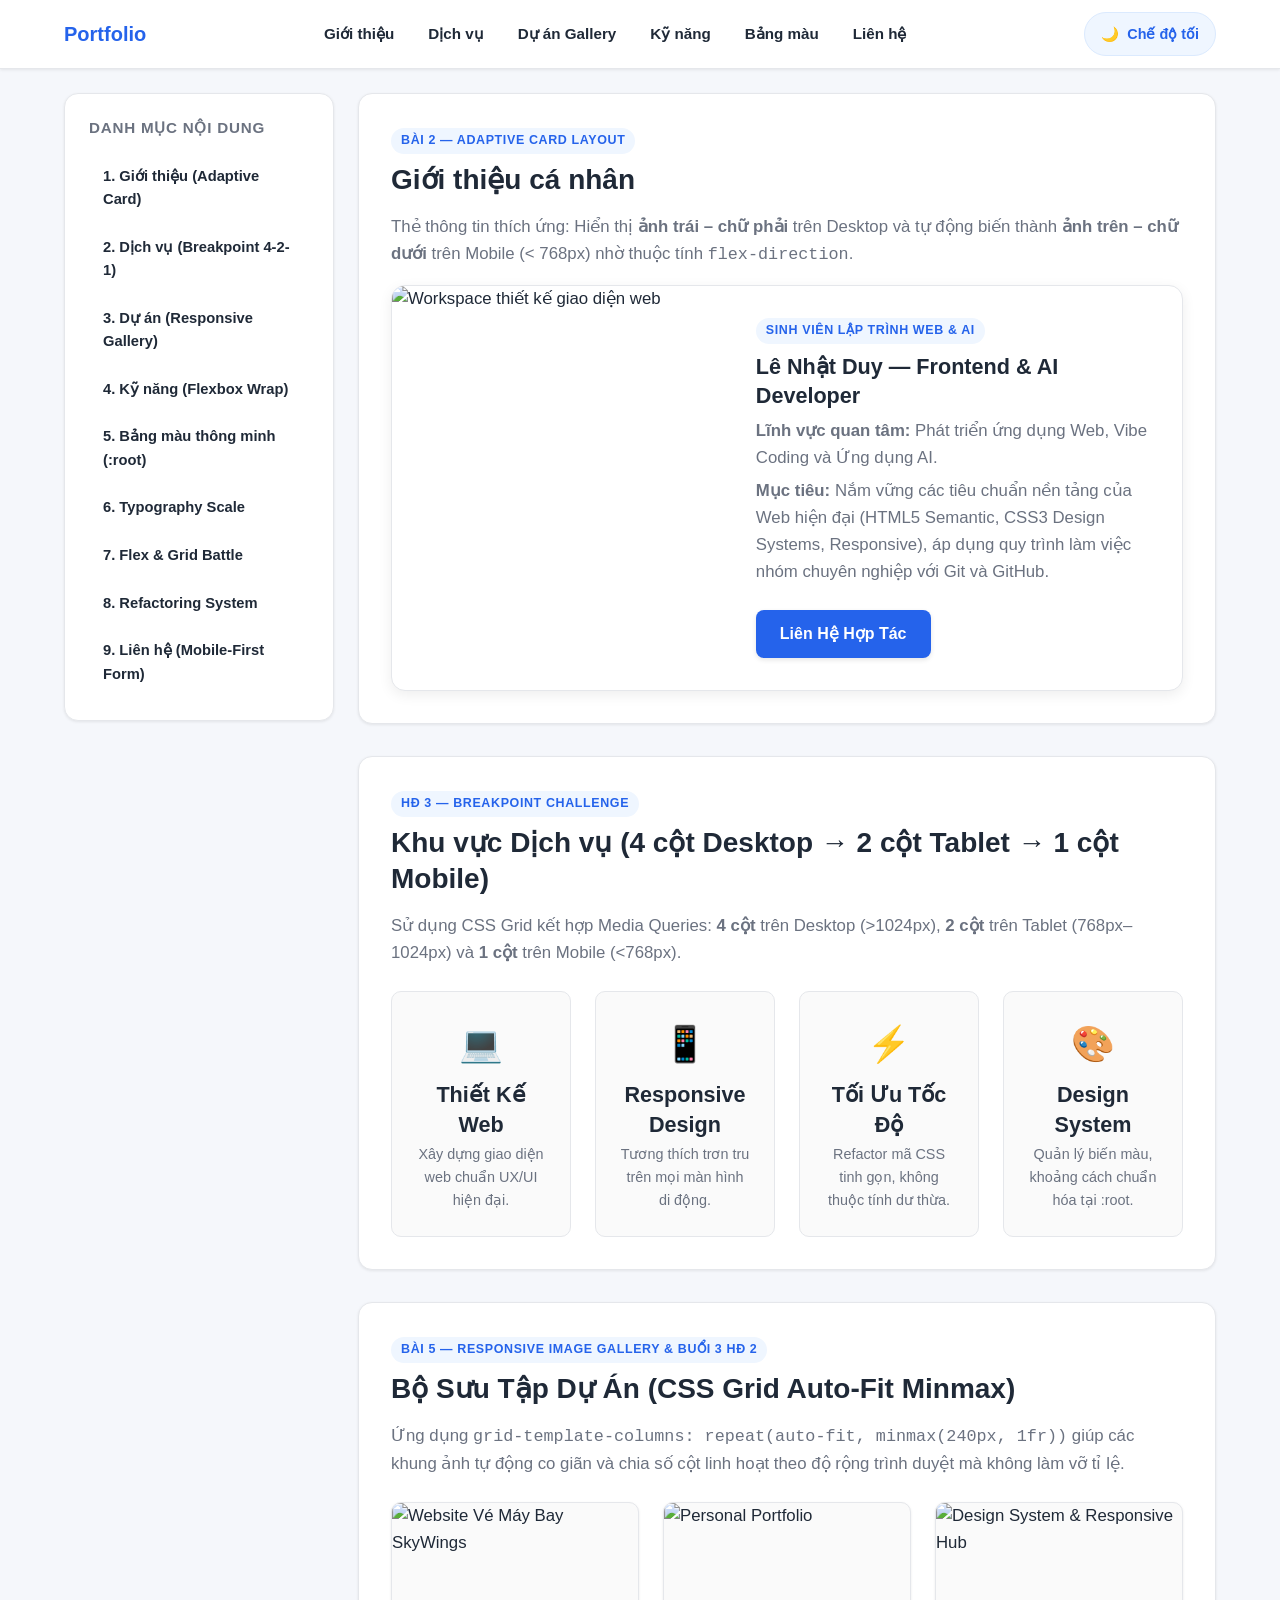
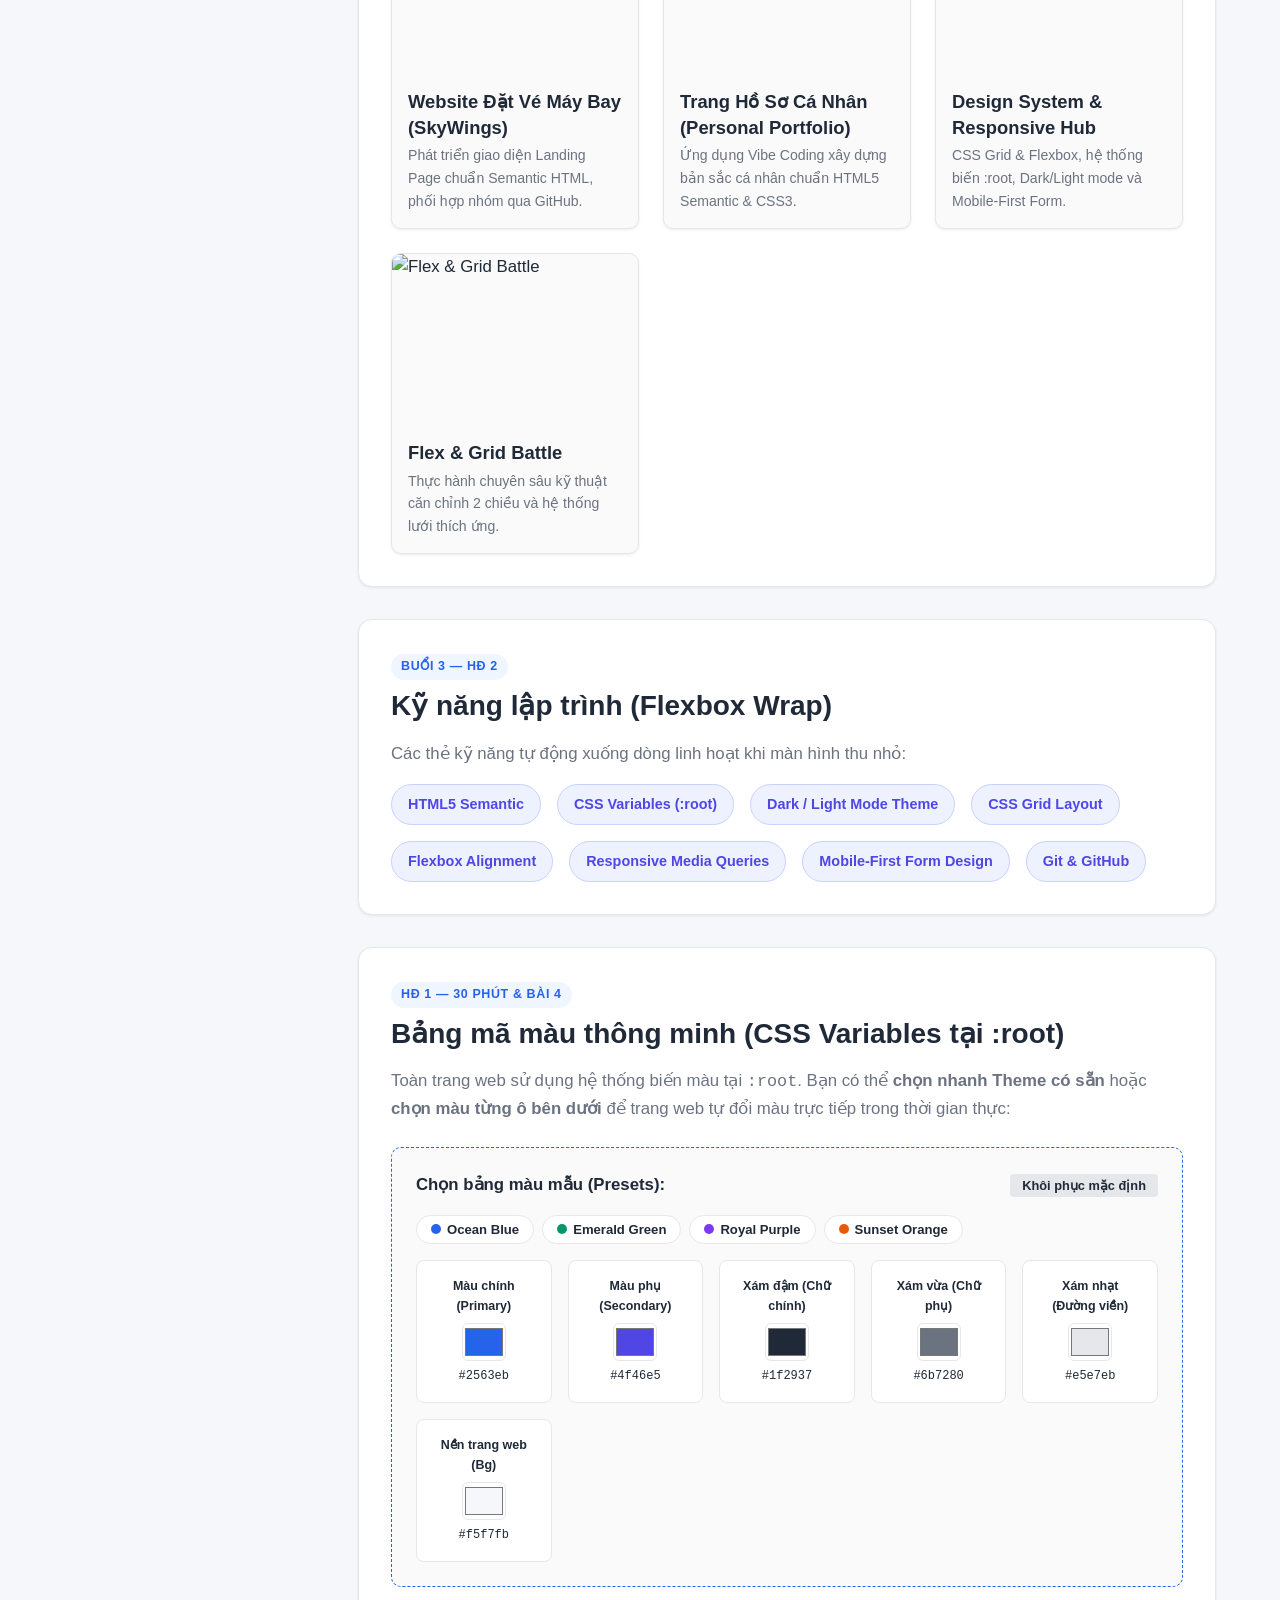
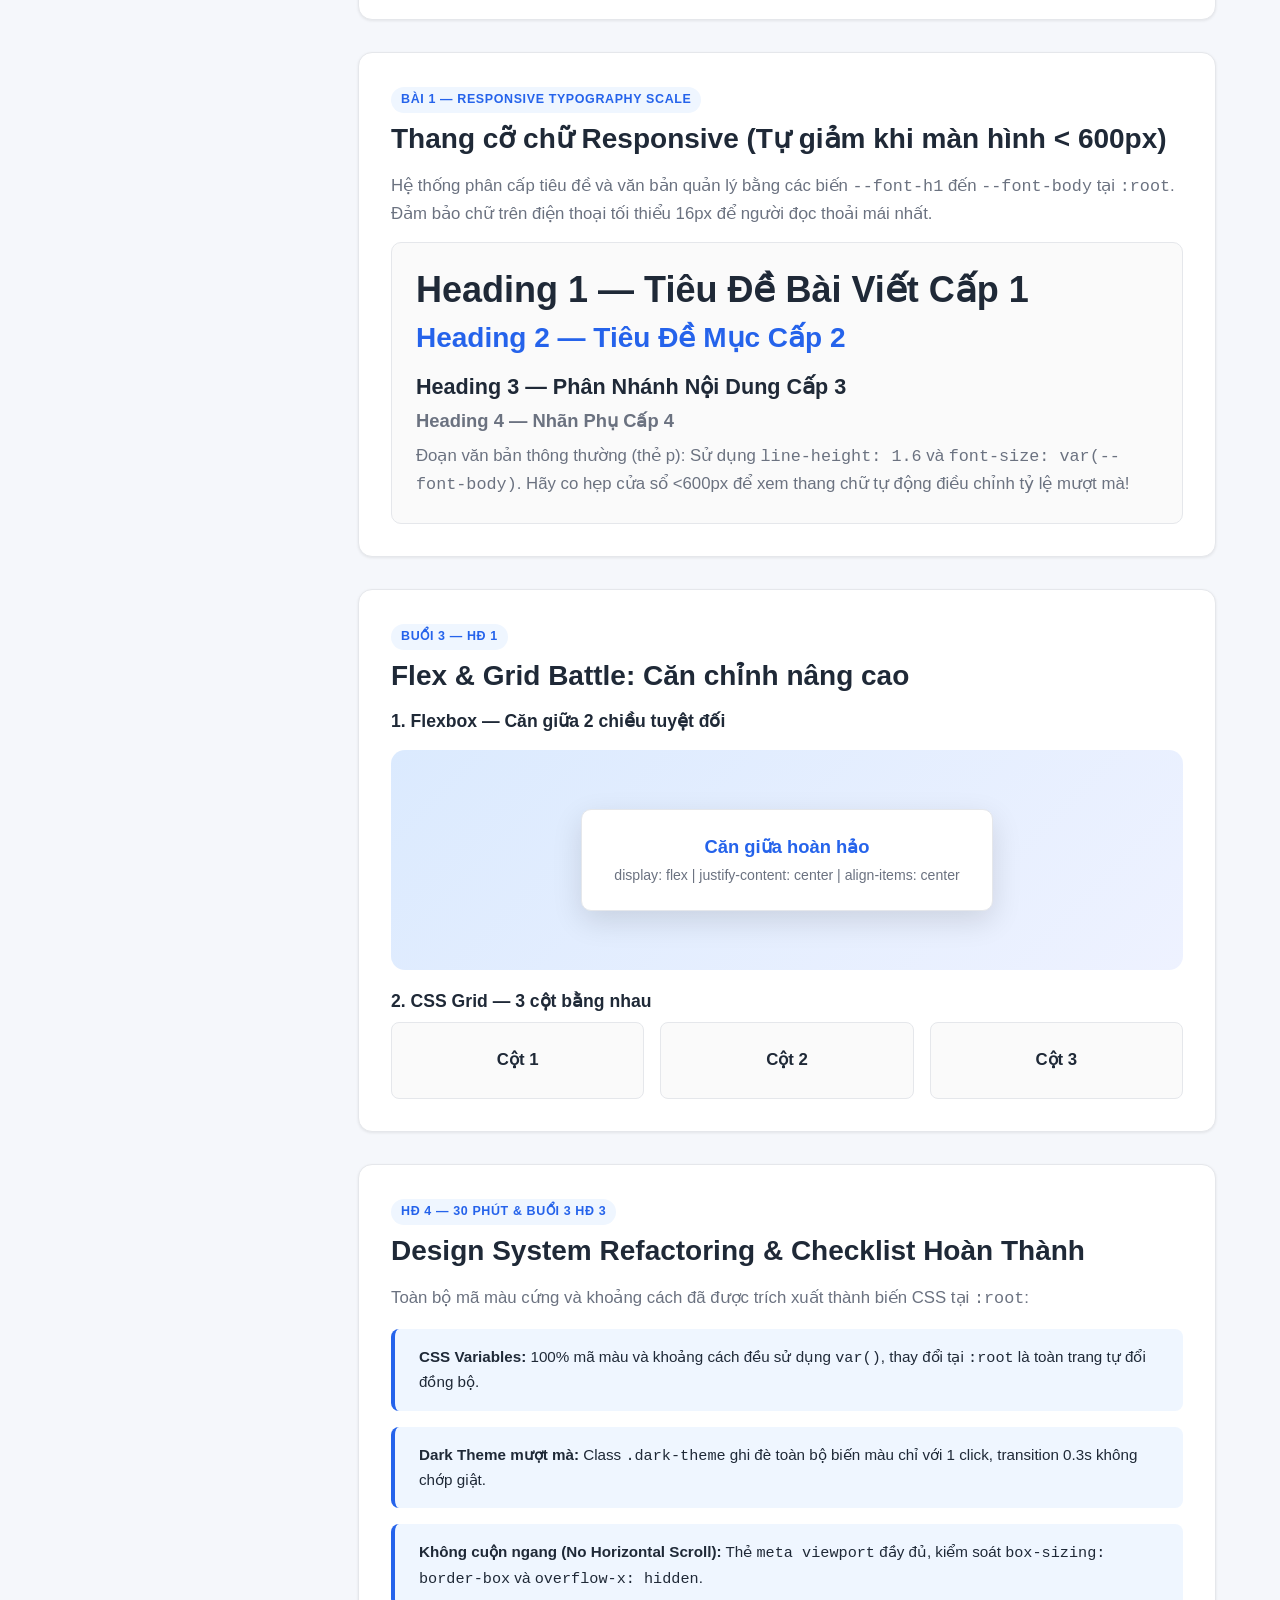
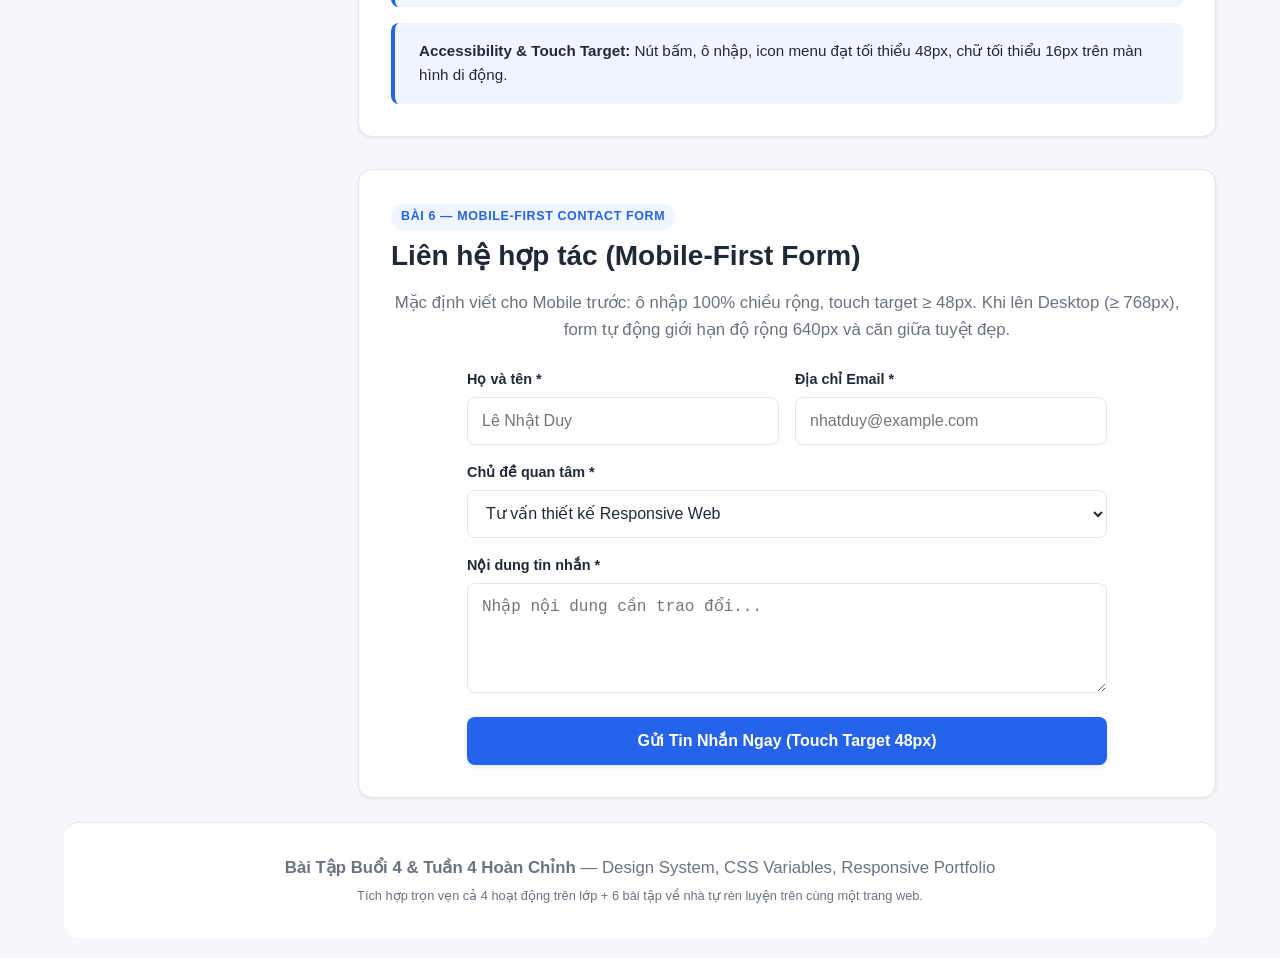
==== commit e9c787ac: "Update buttons with hover translate and cubic-bezier transition" ====
--- a/index.html
+++ b/index.html
@@ -511,11 +511,20 @@
             cursor: pointer;
             min-height: 48px; /* Touch target chuẩn */
             margin-top: var(--space-3);
-            transition: opacity 0.2s;
+            
+            box-shadow: 0 2px 5px rgba(0, 0, 0, 0.1);
+            transition: all 0.3s cubic-bezier(0.25, 0.8, 0.25, 1);
         }
 
         .adaptive-cta-btn:hover {
-            opacity: 0.9;
+            opacity: 0.95;
+            transform: translateY(-3px);
+            box-shadow: 0 6px 15px rgba(0, 0, 0, 0.25);
+        }
+
+        .adaptive-cta-btn:active {
+            transform: scale(0.95);
+            box-shadow: 0 2px 4px rgba(0, 0, 0, 0.15);
         }
 
         /* ==========================================================================
@@ -641,11 +650,20 @@
             border-radius: var(--radius-sm);
             cursor: pointer;
             margin-top: var(--space-1);
-            transition: background-color 0.2s;
+            
+            box-shadow: 0 2px 5px rgba(0, 0, 0, 0.1);
+            transition: all 0.3s cubic-bezier(0.25, 0.8, 0.25, 1);
         }
 
         .form-submit-btn:hover {
             background-color: var(--color-primary-hover);
+            transform: translateY(-3px);
+            box-shadow: 0 6px 15px rgba(0, 0, 0, 0.25);
+        }
+
+        .form-submit-btn:active {
+            transform: scale(0.95);
+            box-shadow: 0 2px 4px rgba(0, 0, 0, 0.15);
         }
 
         /* Kỹ năng (Buổi 3 - HĐ 2) Flexbox wrap */
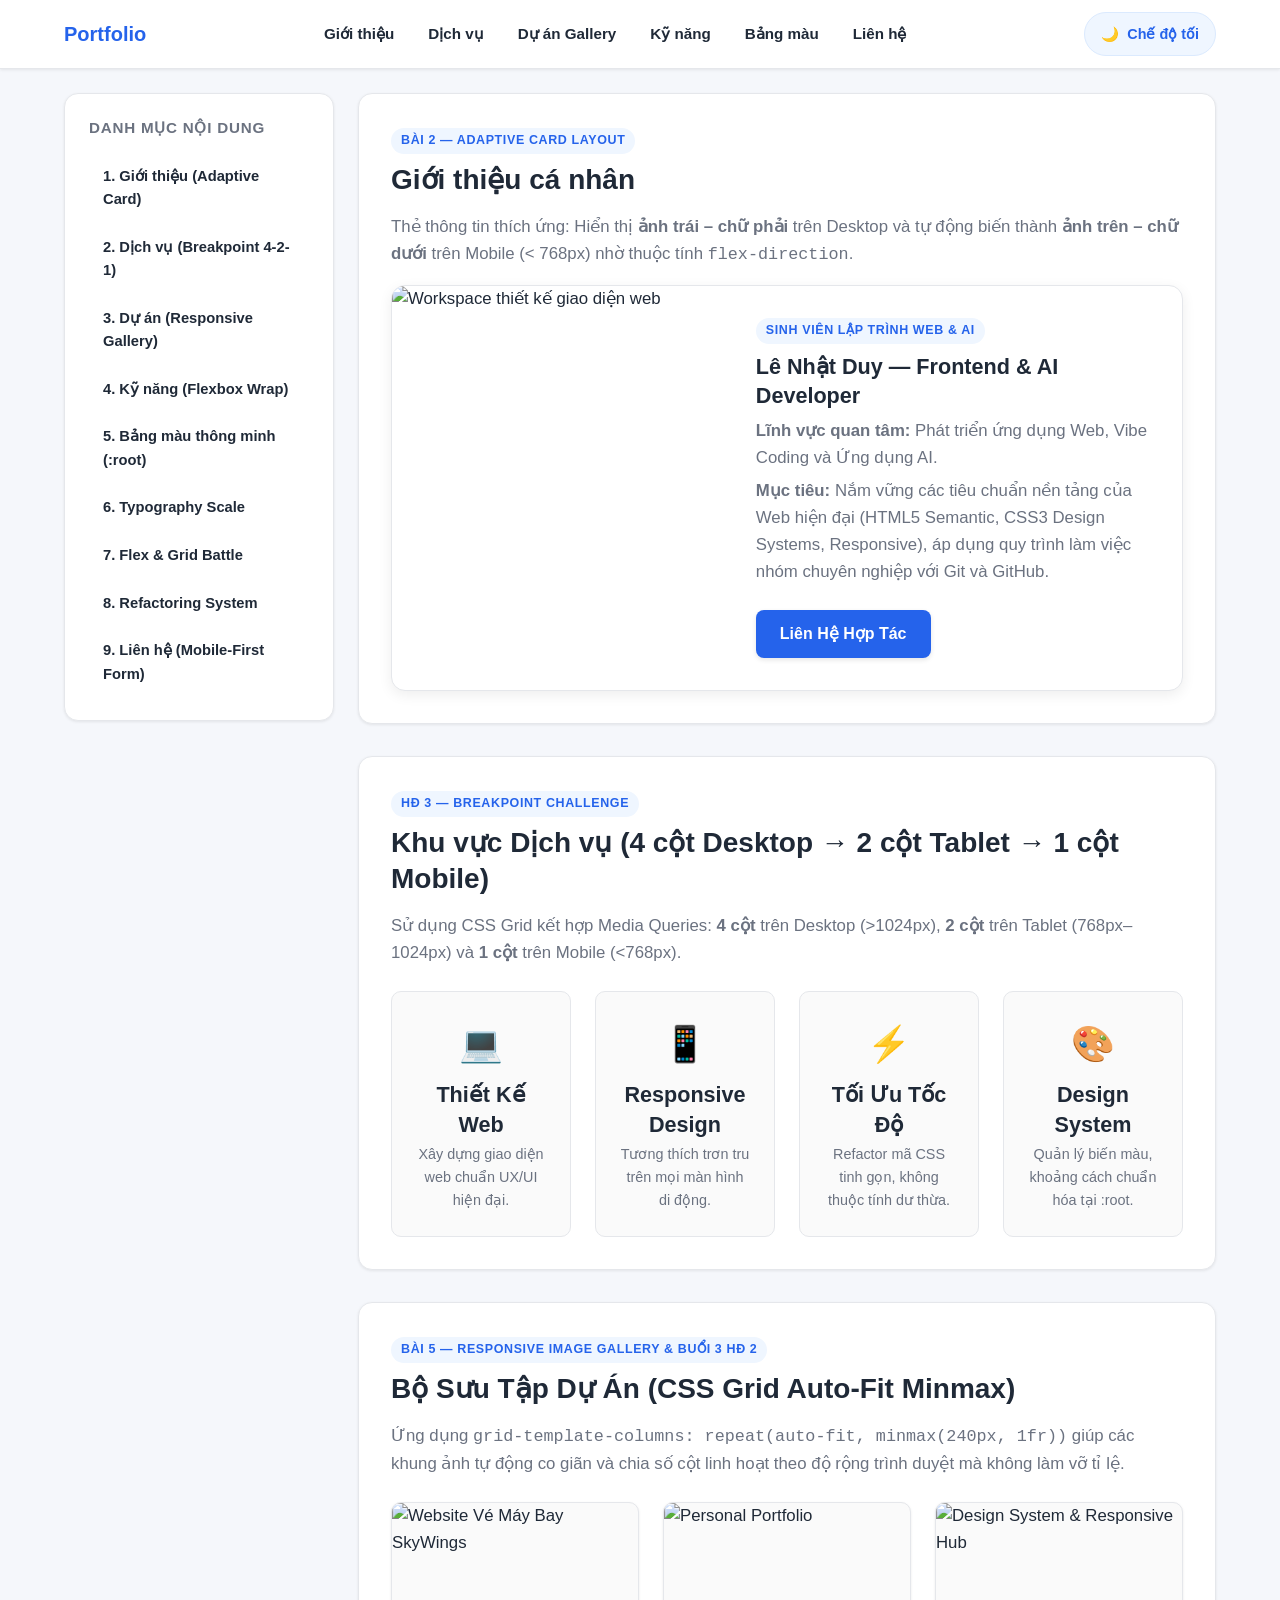
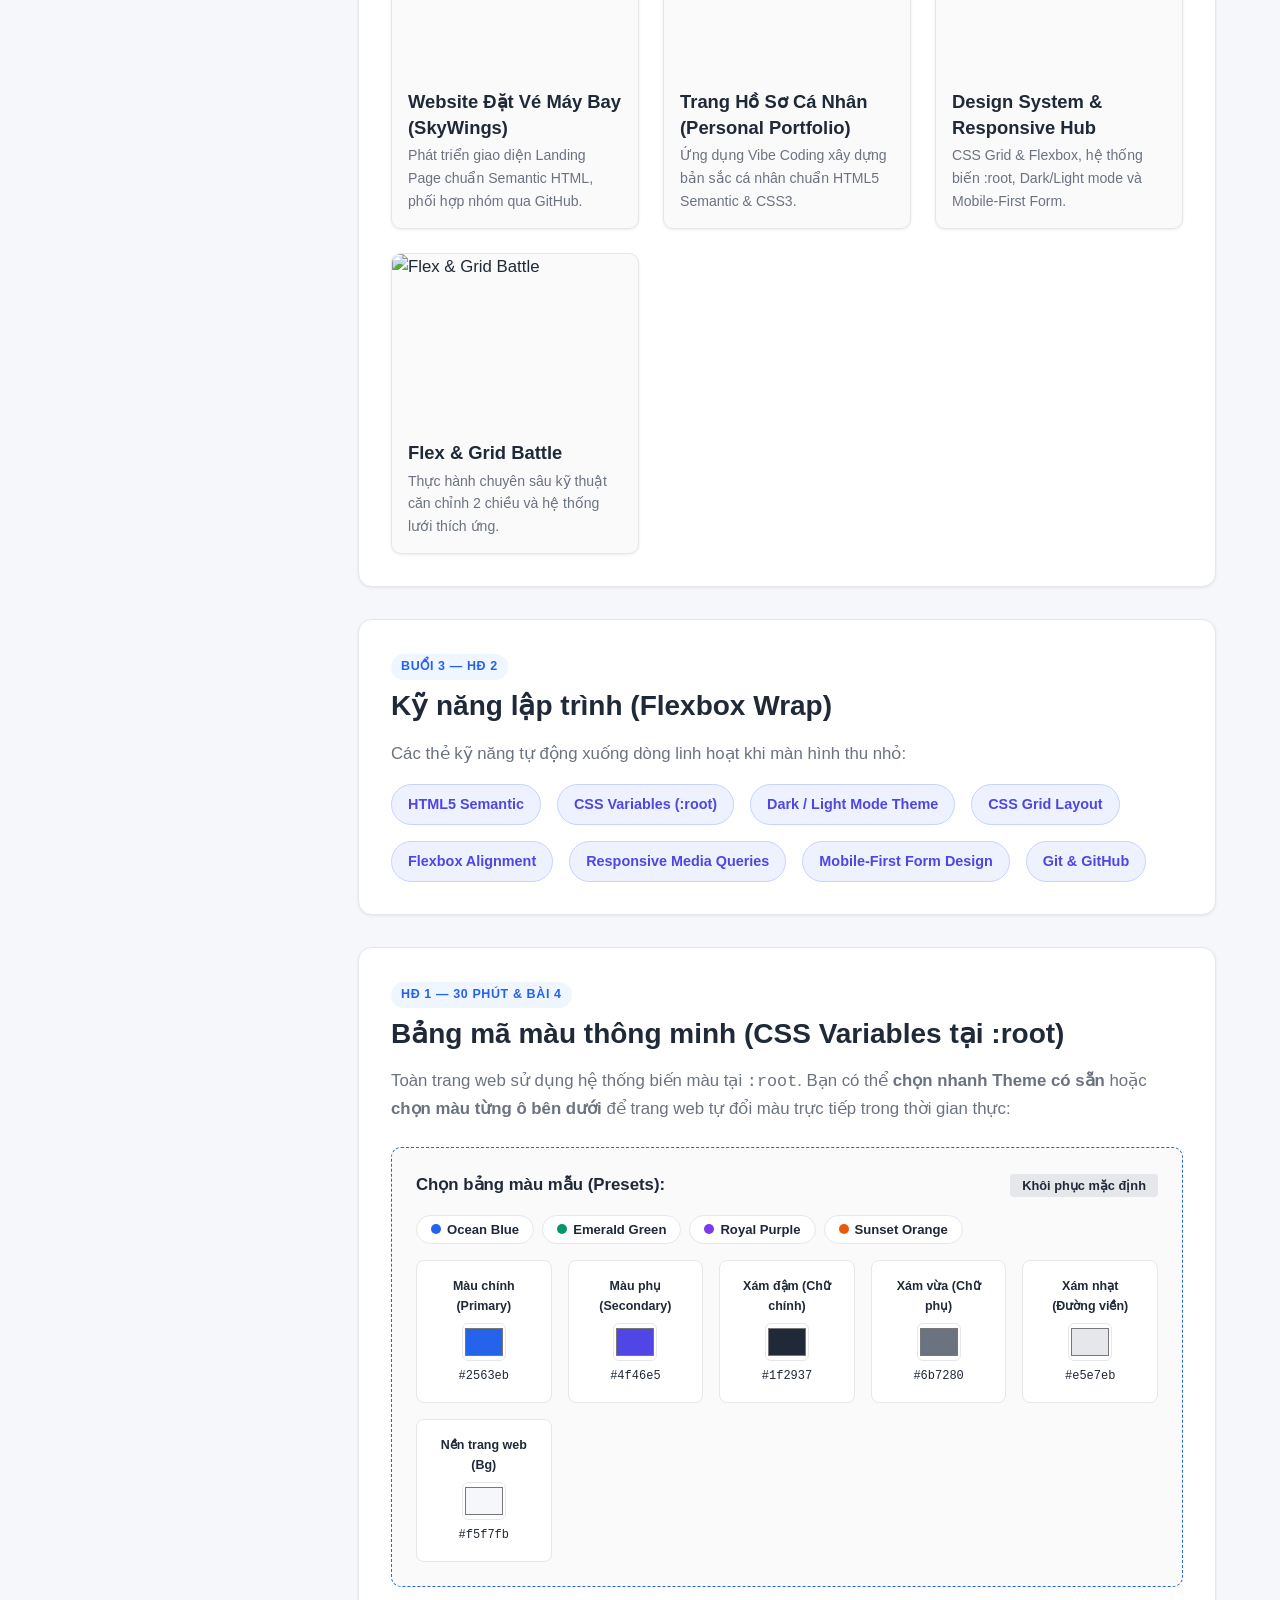
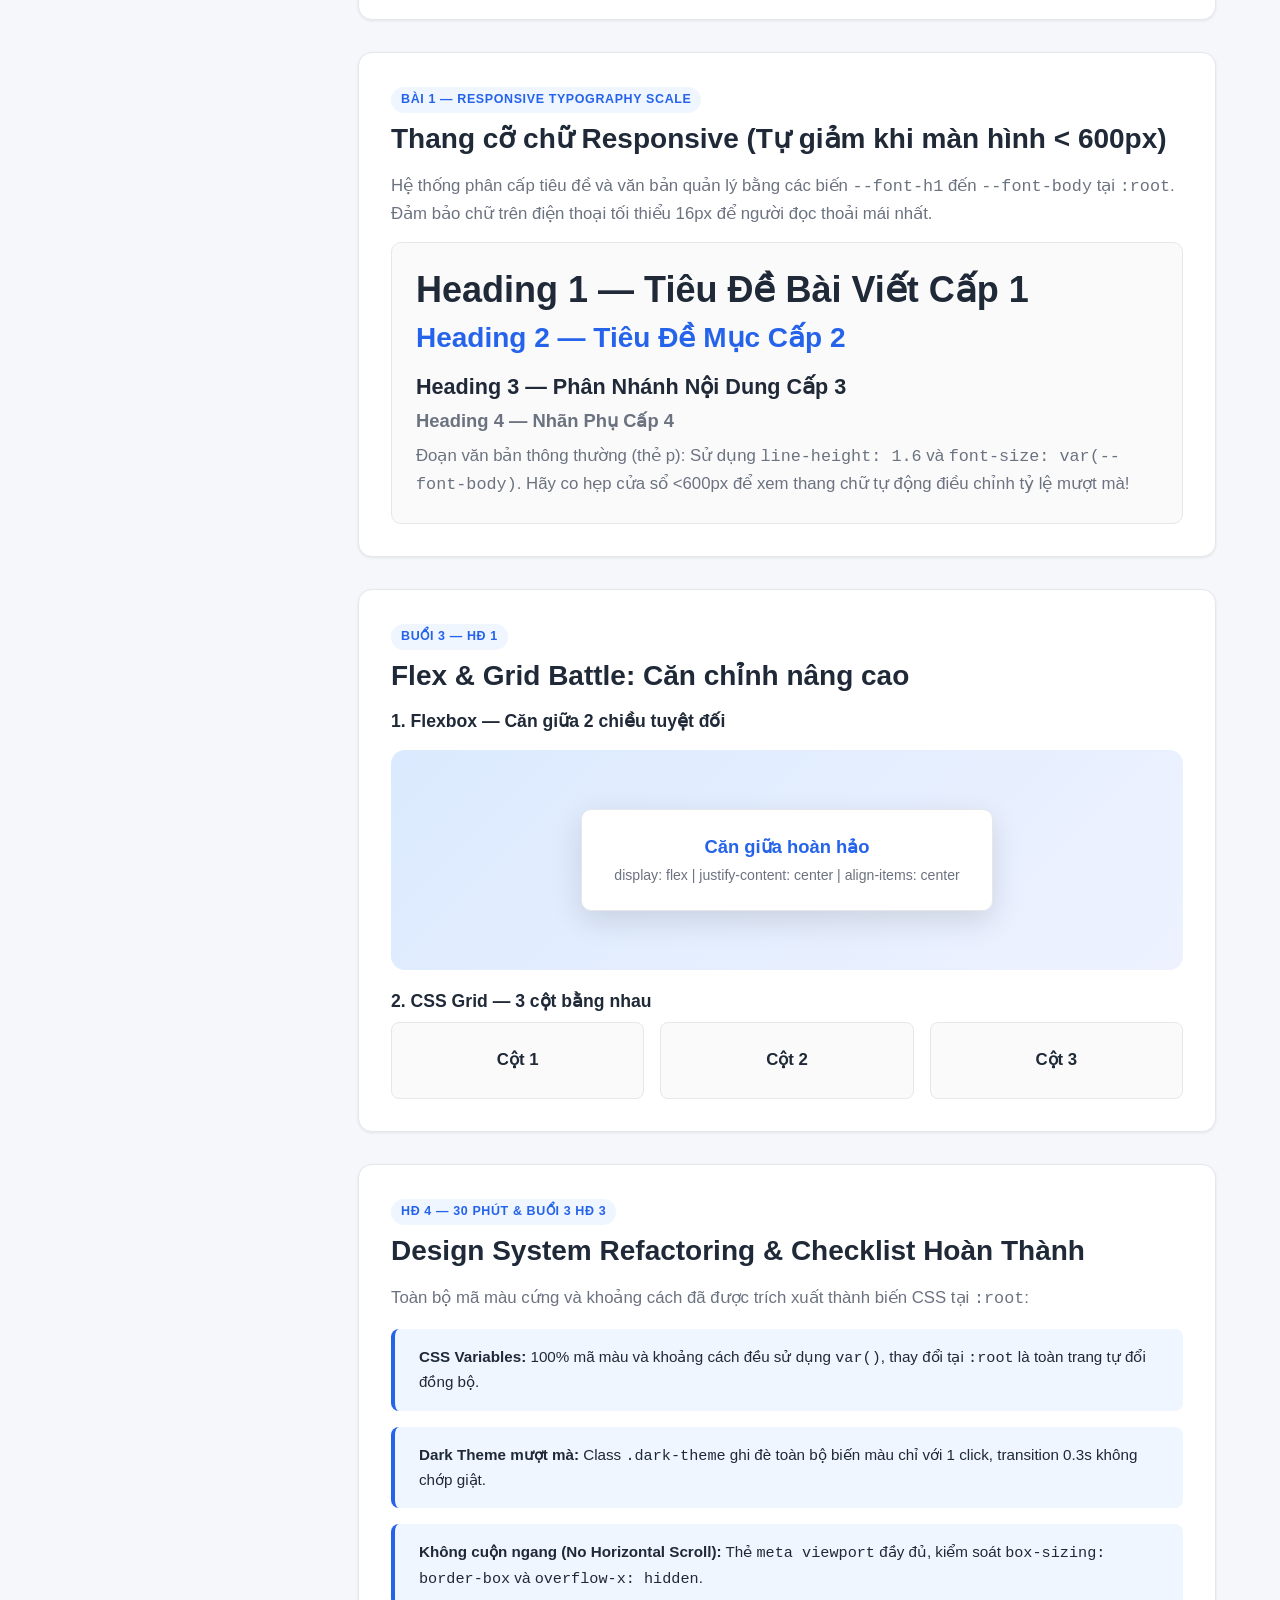
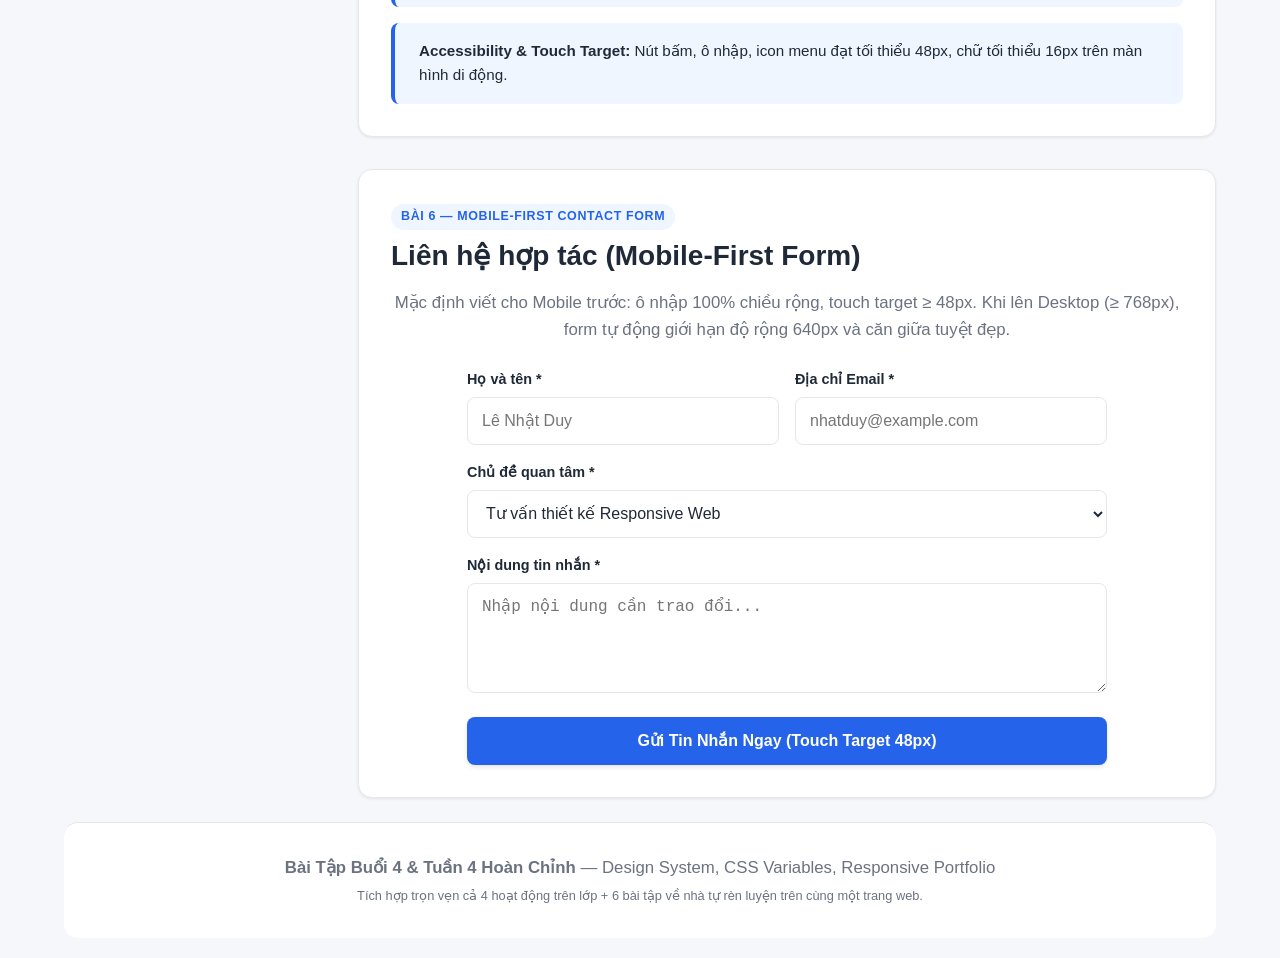
==== commit ef7dbea8: "Integrate AOS library and add data-aos attributes" ====
--- a/index.html
+++ b/index.html
@@ -666,6 +666,29 @@
             box-shadow: 0 2px 4px rgba(0, 0, 0, 0.15);
         }
 
+        /* ==========================================================================
+           LOADING SPINNER COMPONENT
+           ========================================================================== */
+        .loading-spinner {
+            width: 40px;
+            height: 40px;
+            border: 4px solid var(--color-gray-light);
+            border-top: 4px solid var(--color-primary);
+            border-radius: 50%;
+            animation: spin 1s linear infinite;
+            margin: 16px auto;
+            display: none; /* Mặc định ẩn */
+        }
+
+        .loading-spinner.active {
+            display: block;
+        }
+
+        @keyframes spin {
+            0% { transform: rotate(0deg); }
+            100% { transform: rotate(360deg); }
+        }
+
         /* Kỹ năng (Buổi 3 - HĐ 2) Flexbox wrap */
         .skills-wrap {
             display: flex;
@@ -805,6 +828,8 @@
             }
         }
     </style>
+    <!-- AOS CSS CDN -->
+    <link href="https://unpkg.com/aos@2.3.1/dist/aos.css" rel="stylesheet">
 </head>
 <body>
 
@@ -862,7 +887,7 @@
     <div class="portfolio-wrapper">
 
         <!-- Sidebar Navigation -->
-        <aside class="portfolio-sidebar">
+        <aside class="portfolio-sidebar" data-aos="fade-right">
             <h3>Danh Mục Nội Dung</h3>
             <nav>
                 <a href="#about">1. Giới thiệu (Adaptive Card)</a>
@@ -882,7 +907,7 @@
         <main class="portfolio-main">
 
             <!-- 1. BÀI 2 TÍCH HỢP: ADAPTIVE CARD LAYOUT LÀM MỤC GIỚI THIỆU -->
-            <section class="card-section" id="about">
+            <section class="card-section" data-aos="fade-up" id="about">
                 <span class="section-badge">Bài 2 — Adaptive Card Layout</span>
                 <h2>Giới thiệu cá nhân</h2>
                 <p style="color: var(--color-gray-medium); margin-bottom: 12px;">
@@ -912,7 +937,7 @@
             </section>
 
             <!-- 2. HĐ 3: BREAKPOINT CHALLENGE KHU VỰC "DỊCH VỤ" -->
-            <section class="card-section" id="services">
+            <section class="card-section" data-aos="fade-up" id="services">
                 <span class="section-badge">HĐ 3 — Breakpoint Challenge</span>
                 <h2>Khu vực Dịch vụ (4 cột Desktop → 2 cột Tablet → 1 cột Mobile)</h2>
                 <p style="color: var(--color-gray-medium);">
@@ -947,7 +972,7 @@
             </section>
 
             <!-- 3. BÀI 5 TÍCH HỢP: RESPONSIVE IMAGE GALLERY LÀM DỰ ÁN TIÊU BIỂU -->
-            <section class="card-section" id="gallery">
+            <section class="card-section" data-aos="fade-up" id="gallery">
                 <span class="section-badge">Bài 5 — Responsive Image Gallery & Buổi 3 HĐ 2</span>
                 <h2>Bộ Sưu Tập Dự Án (CSS Grid Auto-Fit Minmax)</h2>
                 <p style="color: var(--color-gray-medium);">
@@ -998,7 +1023,7 @@
             </section>
 
             <!-- 4. KỸ NĂNG (BUỔI 3 HĐ 2 - FLEXBOX WRAP) -->
-            <section class="card-section" id="skills">
+            <section class="card-section" data-aos="fade-up" id="skills">
                 <span class="section-badge">Buổi 3 — HĐ 2</span>
                 <h2>Kỹ năng lập trình (Flexbox Wrap)</h2>
                 <p style="color: var(--color-gray-medium);">Các thẻ kỹ năng tự động xuống dòng linh hoạt khi màn hình thu nhỏ:</p>
@@ -1016,7 +1041,7 @@
             </section>
 
             <!-- 5. HĐ 1 & BÀI 4: BẢNG MÃ MÀU THÔNG MINH (:ROOT) VÀ BỘ CHỈNH MÀU TRỰC TIẾP -->
-            <section class="card-section" id="color-system">
+            <section class="card-section" data-aos="fade-up" id="color-system">
                 <span class="section-badge">HĐ 1 — 30 phút & Bài 4</span>
                 <h2>Bảng mã màu thông minh (CSS Variables tại :root)</h2>
                 <p style="color: var(--color-gray-medium);">
@@ -1087,7 +1112,7 @@
             </section>
 
             <!-- 6. BÀI 1 TÍCH HỢP: RESPONSIVE TYPOGRAPHY SCALE -->
-            <section class="card-section" id="typography-section">
+            <section class="card-section" data-aos="fade-up" id="typography-section">
                 <span class="section-badge">Bài 1 — Responsive Typography Scale</span>
                 <h2>Thang cỡ chữ Responsive (Tự giảm khi màn hình &lt; 600px)</h2>
                 <p style="color: var(--color-gray-medium); margin-bottom: 14px;">
@@ -1106,7 +1131,7 @@
             </section>
 
             <!-- 7. BUỔI 3 HĐ 1: FLEX & GRID BATTLE -->
-            <section class="card-section" id="battle-section">
+            <section class="card-section" data-aos="fade-up" id="battle-section">
                 <span class="section-badge">Buổi 3 — HĐ 1</span>
                 <h2>Flex & Grid Battle: Căn chỉnh nâng cao</h2>
                 
@@ -1127,7 +1152,7 @@
             </section>
 
             <!-- 8. HĐ 4 & BUỔI 3 HĐ 3: DESIGN SYSTEM REFACTORING & DEBUG -->
-            <section class="card-section" id="refactor-section">
+            <section class="card-section" data-aos="fade-up" id="refactor-section">
                 <span class="section-badge">HĐ 4 — 30 phút & Buổi 3 HĐ 3</span>
                 <h2>Design System Refactoring & Checklist Hoàn Thành</h2>
                 <p style="color: var(--color-gray-medium);">
@@ -1151,14 +1176,14 @@
             </section>
 
             <!-- 9. BÀI 6 TÍCH HỢP: MOBILE-FIRST CONTACT FORM LÀM FORM LIÊN HỆ CỦA TRANG -->
-            <section class="card-section" id="contact">
+            <section class="card-section" data-aos="fade-up" id="contact">
                 <span class="section-badge">Bài 6 — Mobile-First Contact Form</span>
                 <h2>Liên hệ hợp tác (Mobile-First Form)</h2>
                 <p style="color: var(--color-gray-medium); text-align: center;">
                     Mặc định viết cho Mobile trước: ô nhập 100% chiều rộng, touch target &ge; 48px. Khi lên Desktop (&ge; 768px), form tự động giới hạn độ rộng 640px và căn giữa tuyệt đẹp.
                 </p>
 
-                <form class="site-contact-form" onsubmit="event.preventDefault(); alert('Cảm ơn bạn đã gửi liên hệ! Form Mobile-First hoạt động chính xác.');">
+                <form class="site-contact-form" onsubmit="event.preventDefault(); document.getElementById('submitBtn').style.display='none'; document.getElementById('formSpinner').classList.add('active'); setTimeout(() => { alert('Cảm ơn bạn đã gửi liên hệ!'); document.getElementById('formSpinner').classList.remove('active'); document.getElementById('submitBtn').style.display='block'; }, 1500);">
                     <div class="form-grid-fields">
                         <div class="form-grid-fields-row">
                             <div class="form-input-group">
@@ -1186,7 +1211,8 @@
                             <textarea id="formMsg" placeholder="Nhập nội dung cần trao đổi..." required></textarea>
                         </div>
 
-                        <button type="submit" class="form-submit-btn">Gửi Tin Nhắn Ngay (Touch Target 48px)</button>
+                        <button type="submit" class="form-submit-btn" id="submitBtn">Gửi Tin Nhắn Ngay (Touch Target 48px)</button>
+                        <div class="loading-spinner" id="formSpinner"></div>
                     </div>
                 </form>
             </section>
@@ -1311,5 +1337,15 @@
             applyColorPreset('blue');
         }
     </script>
+    <!-- AOS JS CDN -->
+    <script src="https://unpkg.com/aos@2.3.1/dist/aos.js"></script>
+    <script>
+        // Khởi tạo AOS với cấu hình cơ bản (duration 800ms)
+        AOS.init({
+            duration: 800,
+            once: true, // Animation chỉ chạy 1 lần khi scroll tới
+            offset: 100
+        });
+    </script>
 </body>
 </html>
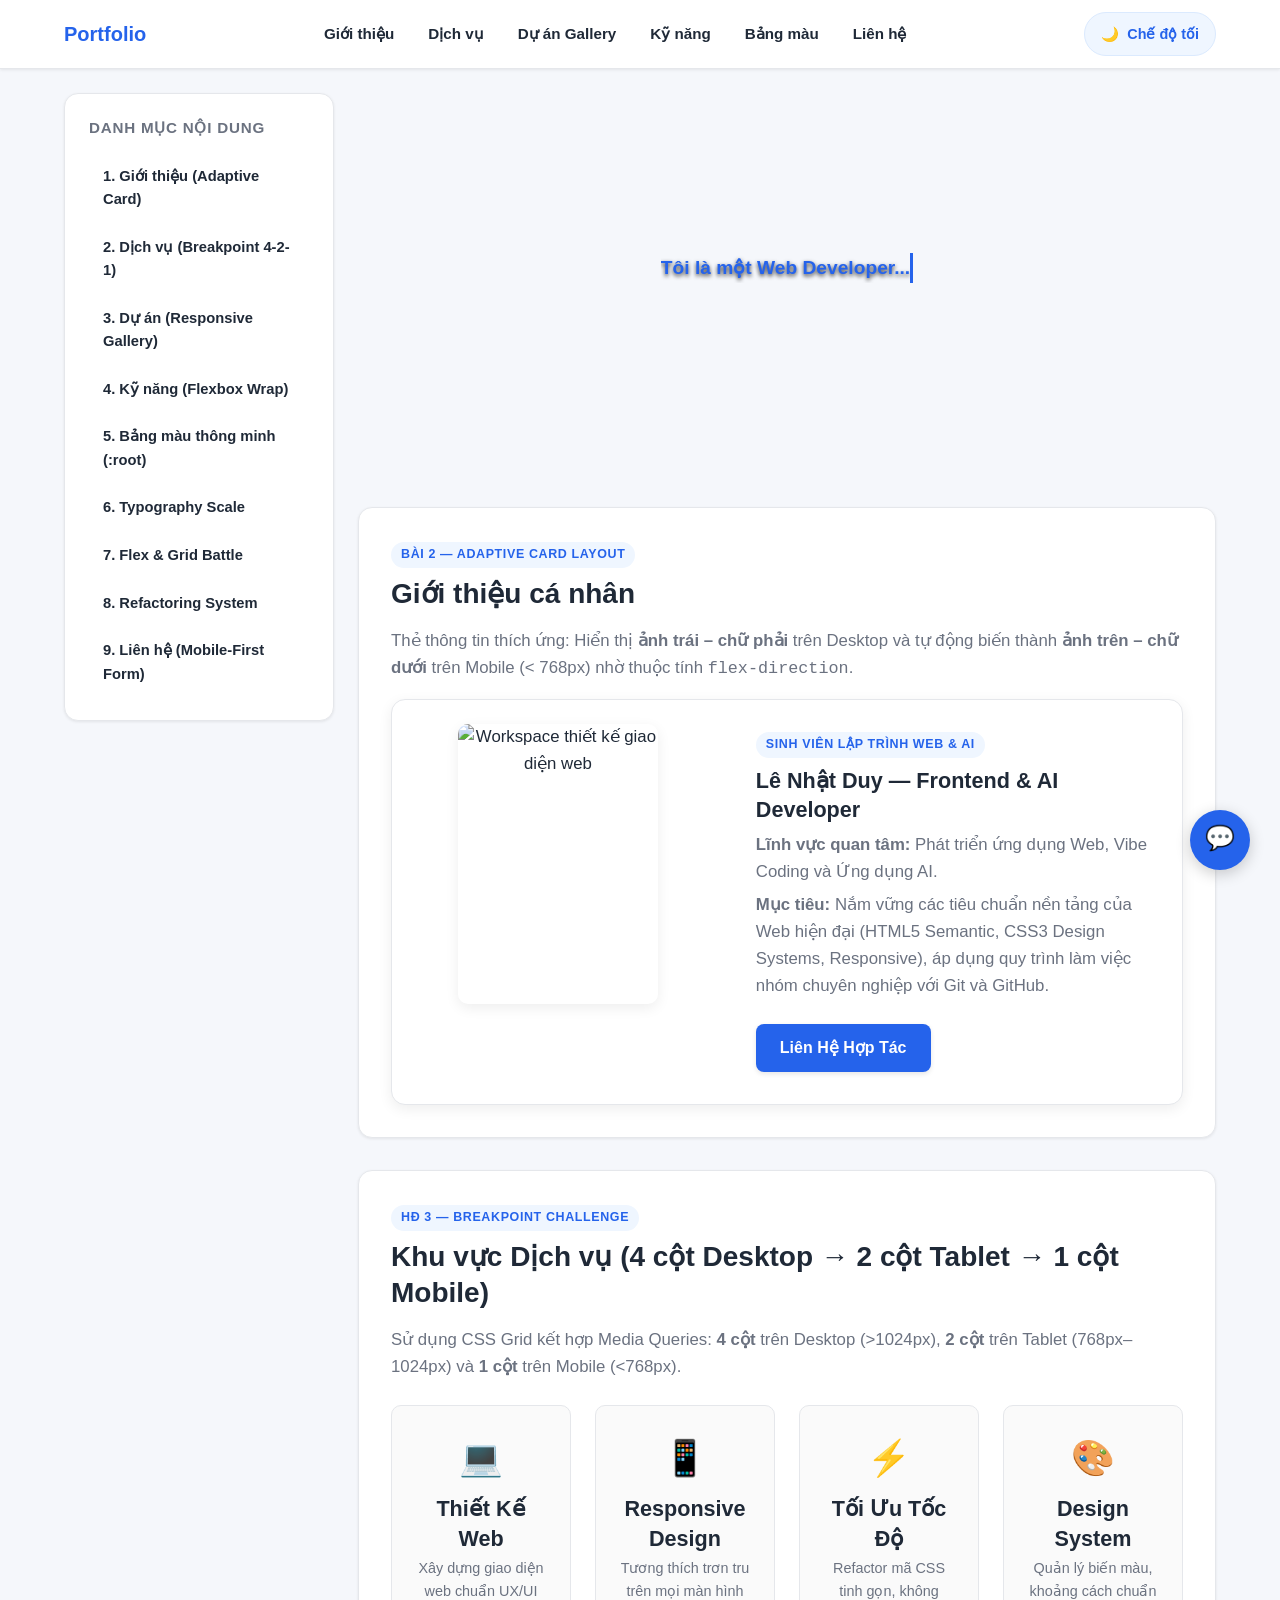
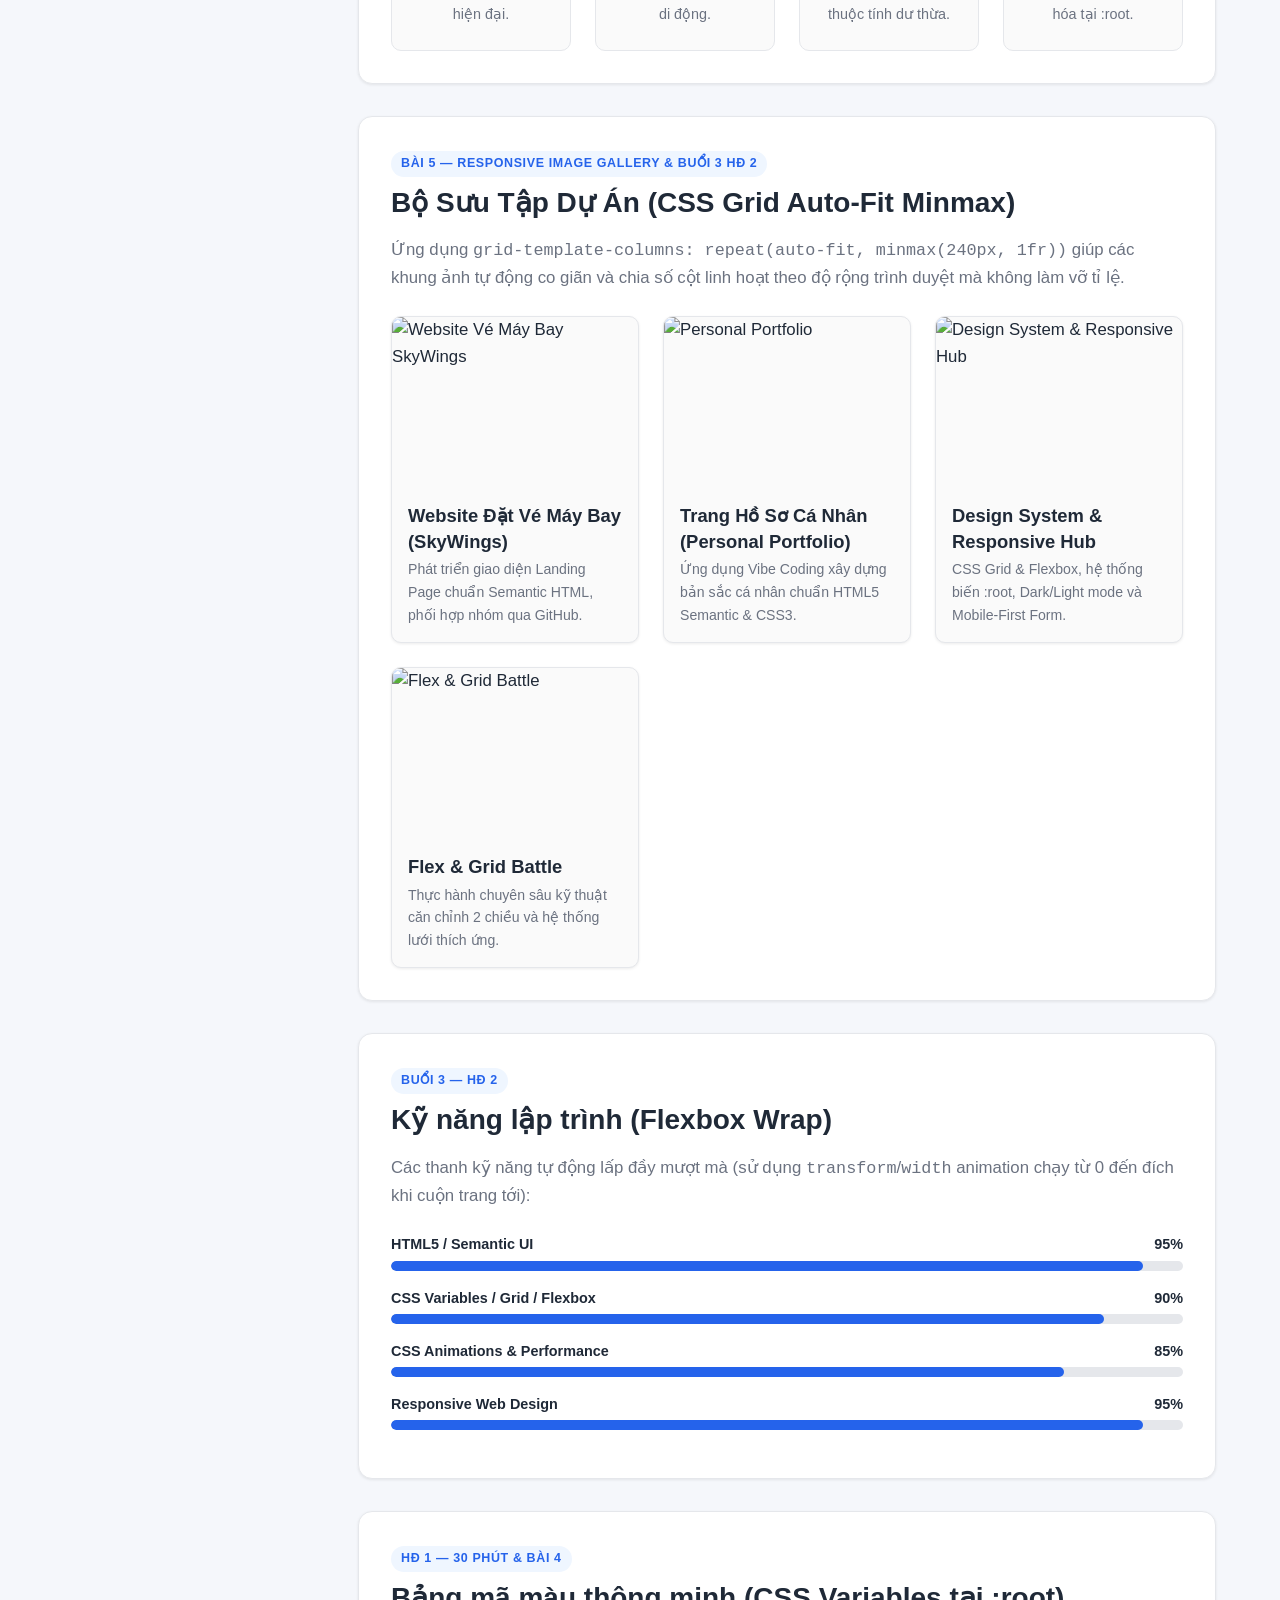
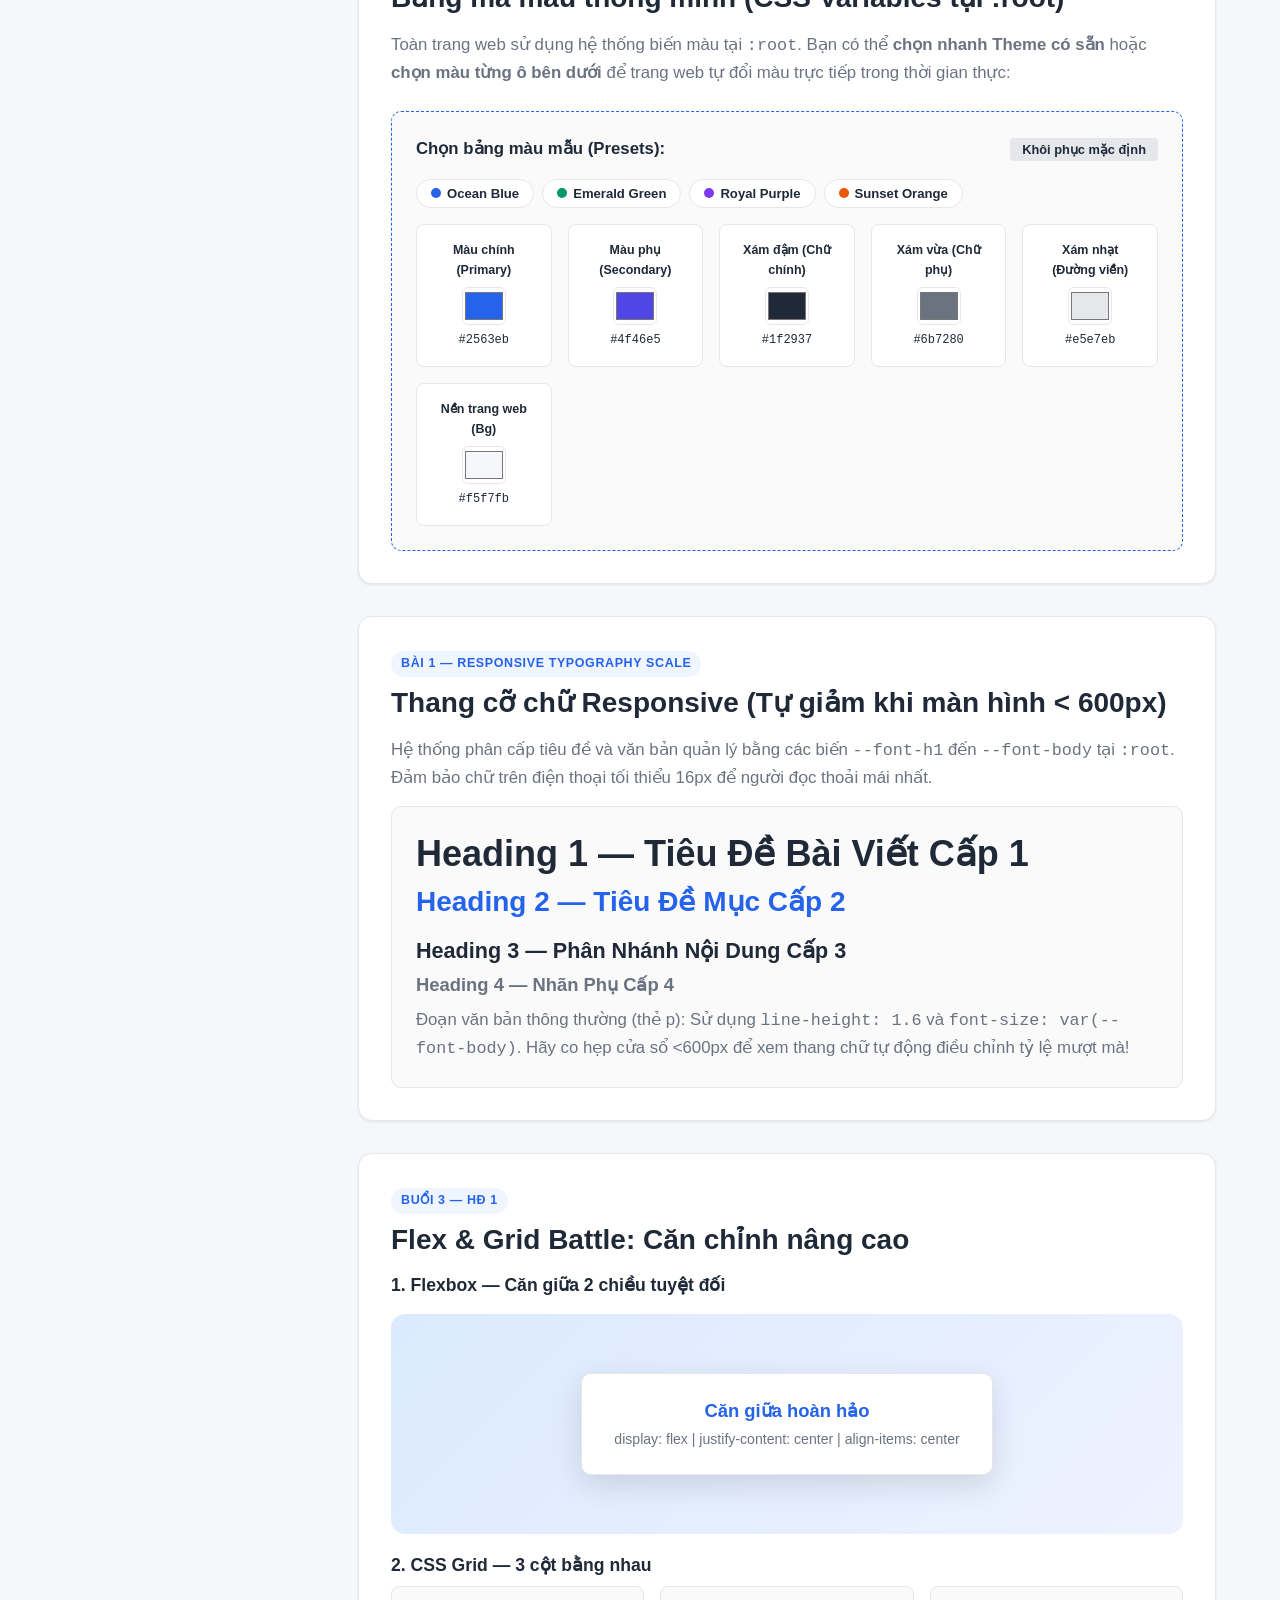
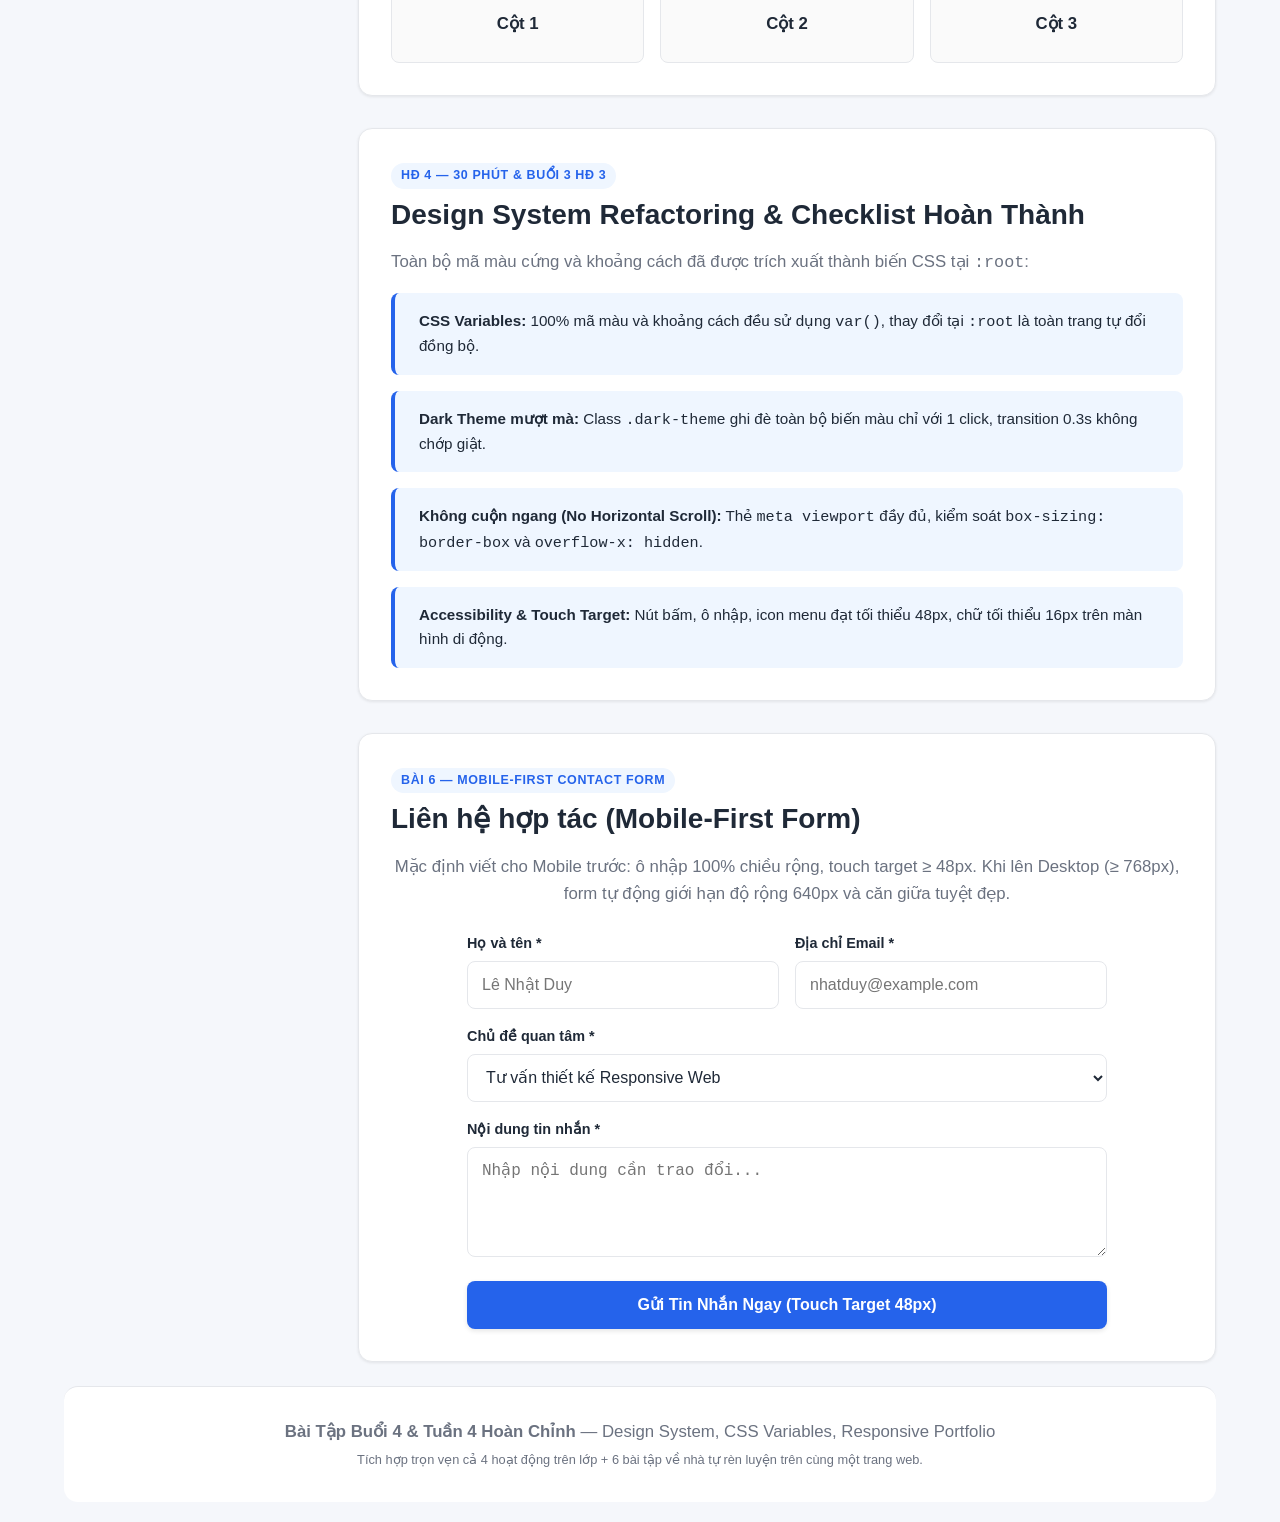
==== commit bdee3e19: "Add 6 animations for Week 5 homework: FAB, Flip Card, Typing, Parallax, Hamburger X, Skill Bars" ====
--- a/index.html
+++ b/index.html
@@ -827,6 +827,195 @@
                 flex: 1;
             }
         }
+        /* ==========================================================================
+           WEEK 5: ANIMATIONS & PERFORMANCE (6 BÀI TẬP VỀ NHÀ)
+           ========================================================================== */
+        
+        /* 1. Hamburger Menu to "X" (CSS Transition) */
+        .hamburger-btn.is-active .hamburger-bar:nth-child(1) {
+            transform: translateY(7.5px) rotate(45deg);
+        }
+        .hamburger-btn.is-active .hamburger-bar:nth-child(2) {
+            opacity: 0;
+        }
+        .hamburger-btn.is-active .hamburger-bar:nth-child(3) {
+            transform: translateY(-7.5px) rotate(-45deg);
+        }
+
+        /* 2. Floating Action Button (Pulse Animation) */
+        .fab-contact {
+            position: fixed;
+            bottom: 30px;
+            right: 30px;
+            width: 60px;
+            height: 60px;
+            background: var(--color-primary);
+            color: white;
+            border-radius: 50%;
+            display: flex;
+            justify-content: center;
+            align-items: center;
+            font-size: 24px;
+            box-shadow: 0 4px 15px rgba(0,0,0,0.2);
+            z-index: 1000;
+            text-decoration: none;
+            animation: pulse 2s infinite;
+            transition: transform 0.3s cubic-bezier(.25,.46,.45,.94);
+        }
+        .fab-contact:hover {
+            transform: scale(1.1);
+        }
+        @keyframes pulse {
+            0% { box-shadow: 0 0 0 0 rgba(37, 99, 235, 0.7); }
+            70% { box-shadow: 0 0 0 15px rgba(37, 99, 235, 0); }
+            100% { box-shadow: 0 0 0 0 rgba(37, 99, 235, 0); }
+        }
+        /* Cập nhật màu pulse khi ở dark mode */
+        body.dark-theme .fab-contact {
+            animation: pulse-dark 2s infinite;
+        }
+        @keyframes pulse-dark {
+            0% { box-shadow: 0 0 0 0 rgba(56, 189, 248, 0.7); }
+            70% { box-shadow: 0 0 0 15px rgba(56, 189, 248, 0); }
+            100% { box-shadow: 0 0 0 0 rgba(56, 189, 248, 0); }
+        }
+
+        /* 3. Card Flip Effect (rotateY) */
+        .flip-card {
+            background-color: transparent;
+            width: 200px;
+            height: 280px;
+            perspective: 1000px;
+            margin: var(--space-3) auto;
+        }
+        .flip-card-inner {
+            position: relative;
+            width: 100%;
+            height: 100%;
+            text-align: center;
+            transition: transform 0.6s cubic-bezier(.25,.46,.45,.94);
+            transform-style: preserve-3d;
+        }
+        .flip-card:hover .flip-card-inner {
+            transform: rotateY(180deg);
+        }
+        .flip-card-front, .flip-card-back {
+            position: absolute;
+            width: 100%;
+            height: 100%;
+            -webkit-backface-visibility: hidden;
+            backface-visibility: hidden;
+            border-radius: var(--radius-md);
+            overflow: hidden;
+            box-shadow: var(--shadow-md);
+        }
+        .flip-card-front {
+            background-color: var(--color-surface);
+            color: var(--color-gray-dark);
+            display: flex;
+            align-items: center;
+            justify-content: center;
+        }
+        .flip-card-front img {
+            width: 100%;
+            height: 100%;
+            object-fit: cover;
+        }
+        .flip-card-back {
+            background-color: var(--color-primary);
+            color: white;
+            transform: rotateY(180deg);
+            display: flex;
+            flex-direction: column;
+            align-items: center;
+            justify-content: center;
+            padding: var(--space-2);
+        }
+
+        /* 4. Typing Effect */
+        .typing-container {
+            display: inline-block;
+            max-width: 100%;
+        }
+        .typing-text {
+            overflow: hidden;
+            white-space: nowrap;
+            border-right: 3px solid var(--color-primary);
+            width: 0;
+            animation: typing 3s steps(30, end) forwards, blink-caret 0.75s step-end infinite;
+            font-size: 1.2rem;
+            font-weight: 700;
+            color: var(--color-primary);
+        }
+        @keyframes typing {
+            from { width: 0 }
+            to { width: 100% }
+        }
+        @keyframes blink-caret {
+            from, to { border-color: transparent }
+            50% { border-color: var(--color-primary); }
+        }
+
+        /* 5. Parallax Image Banner */
+        .parallax-banner {
+            background-image: url('https://images.unsplash.com/photo-1498050108023-c5249f4df085?q=80&w=1600&auto=format&fit=crop');
+            background-attachment: fixed;
+            background-position: center;
+            background-repeat: no-repeat;
+            background-size: cover;
+            height: 350px;
+            display: flex;
+            flex-direction: column;
+            align-items: center;
+            justify-content: center;
+            color: white;
+            text-shadow: 0 2px 4px rgba(0,0,0,0.8);
+            border-radius: var(--radius-lg);
+            margin-bottom: var(--space-4);
+            overflow: hidden;
+            text-align: center;
+            padding: var(--space-3);
+        }
+        .parallax-banner h1 {
+            color: white;
+        }
+
+        /* 6. Skill Bar Animation */
+        .skill-list {
+            margin-top: var(--space-3);
+        }
+        .skill-item {
+            margin-bottom: var(--space-2);
+        }
+        .skill-info {
+            display: flex;
+            justify-content: space-between;
+            margin-bottom: 4px;
+            font-weight: 600;
+            font-size: 0.9rem;
+        }
+        .skill-track {
+            background: var(--color-gray-light);
+            height: 10px;
+            border-radius: var(--radius-pill);
+            overflow: hidden;
+        }
+        .skill-fill {
+            height: 100%;
+            background: var(--color-primary);
+            width: 0; /* Bắt đầu từ 0 */
+            border-radius: var(--radius-pill);
+            /* Dùng transform scaleX mượt hơn thay vì width nếu tối ưu cực độ, 
+               nhưng width ở đây có thể chấp nhận được vì thanh này tĩnh và chạy 1 lần.
+               Hoặc ta dùng width + CSS transition. 
+               Ta sẽ dùng animation keyframe với thuộc tính width. */
+            animation: fillSkill 1.5s cubic-bezier(.25,.46,.45,.94) forwards;
+            animation-delay: 0.5s; /* Delay nhẹ để cuộn tới mới thấy */
+        }
+        @keyframes fillSkill {
+            to { width: var(--target-width); }
+        }
+
     </style>
     <!-- AOS CSS CDN -->
     <link href="https://unpkg.com/aos@2.3.1/dist/aos.css" rel="stylesheet">
@@ -906,6 +1095,13 @@
         <!-- Nội dung chính -->
         <main class="portfolio-main">
 
+            <!-- Parallax Banner & Typing Effect (Bài tập Tuần 5) -->
+            <div class="parallax-banner" data-aos="fade-up">
+                <div class="typing-container">
+                    <div class="typing-text">Tôi là một Web Developer...</div>
+                </div>
+            </div>
+
             <!-- 1. BÀI 2 TÍCH HỢP: ADAPTIVE CARD LAYOUT LÀM MỤC GIỚI THIỆU -->
             <section class="card-section" data-aos="fade-up" id="about">
                 <span class="section-badge">Bài 2 — Adaptive Card Layout</span>
@@ -915,8 +1111,19 @@
                 </p>
 
                 <article class="adaptive-bio-card">
-                    <div class="adaptive-bio-img">
-                        <img src="https://images.unsplash.com/photo-1498050108023-c5249f4df085?auto=format&fit=crop&w=800&q=80" alt="Workspace thiết kế giao diện web">
+                    <div class="adaptive-bio-img" data-aos="flip-left">
+                        <div class="flip-card">
+                            <div class="flip-card-inner">
+                                <div class="flip-card-front">
+                                    <img src="https://images.unsplash.com/photo-1498050108023-c5249f4df085?auto=format&fit=crop&w=800&q=80" alt="Workspace thiết kế giao diện web">
+                                </div>
+                                <div class="flip-card-back">
+                                    <h3 style="margin-bottom:8px">Thông Tin Liên Hệ</h3>
+                                    <p style="font-size:0.9rem">Email: nhatduy@example.com</p>
+                                    <p style="font-size:0.9rem; margin-top:8px">"Hiệu suất là ưu tiên!"</p>
+                                </div>
+                            </div>
+                        </div>
                     </div>
                     <div class="adaptive-bio-content">
                         <span class="section-badge" style="align-self: flex-start; margin-bottom: 8px;">Sinh viên Lập trình Web & AI</span>
@@ -1026,17 +1233,33 @@
             <section class="card-section" data-aos="fade-up" id="skills">
                 <span class="section-badge">Buổi 3 — HĐ 2</span>
                 <h2>Kỹ năng lập trình (Flexbox Wrap)</h2>
-                <p style="color: var(--color-gray-medium);">Các thẻ kỹ năng tự động xuống dòng linh hoạt khi màn hình thu nhỏ:</p>
+                <p style="color: var(--color-gray-medium);">Các thanh kỹ năng tự động lấp đầy mượt mà (sử dụng <code>transform</code>/<code>width</code> animation chạy từ 0 đến đích khi cuộn trang tới):</p>
                 
-                <div class="skills-wrap">
-                    <span class="skill-badge">HTML5 Semantic</span>
-                    <span class="skill-badge">CSS Variables (:root)</span>
-                    <span class="skill-badge">Dark / Light Mode Theme</span>
-                    <span class="skill-badge">CSS Grid Layout</span>
-                    <span class="skill-badge">Flexbox Alignment</span>
-                    <span class="skill-badge">Responsive Media Queries</span>
-                    <span class="skill-badge">Mobile-First Form Design</span>
-                    <span class="skill-badge">Git & GitHub</span>
+                <div class="skill-list">
+                    <div class="skill-item">
+                        <div class="skill-info"><span>HTML5 / Semantic UI</span><span>95%</span></div>
+                        <div class="skill-track">
+                            <div class="skill-fill" style="--target-width: 95%;"></div>
+                        </div>
+                    </div>
+                    <div class="skill-item">
+                        <div class="skill-info"><span>CSS Variables / Grid / Flexbox</span><span>90%</span></div>
+                        <div class="skill-track">
+                            <div class="skill-fill" style="--target-width: 90%;"></div>
+                        </div>
+                    </div>
+                    <div class="skill-item">
+                        <div class="skill-info"><span>CSS Animations & Performance</span><span>85%</span></div>
+                        <div class="skill-track">
+                            <div class="skill-fill" style="--target-width: 85%;"></div>
+                        </div>
+                    </div>
+                    <div class="skill-item">
+                        <div class="skill-info"><span>Responsive Web Design</span><span>95%</span></div>
+                        <div class="skill-track">
+                            <div class="skill-fill" style="--target-width: 95%;"></div>
+                        </div>
+                    </div>
                 </div>
             </section>
 
@@ -1251,8 +1474,12 @@
         // 2. Mở/đóng Menu Hamburger trên Mobile (Bài 3)
         function toggleMobileMenu() {
             const menu = document.getElementById('mobileDropdownMenu');
+            const btn = document.getElementById('mobileHamburgerBtn');
             if (menu) {
                 menu.classList.toggle('active');
+            }
+            if (btn) {
+                btn.classList.toggle('is-active');
             }
         }
 
@@ -1337,6 +1564,11 @@
             applyColorPreset('blue');
         }
     </script>
+    <!-- Floating Action Button (FAB) -->
+    <a href="#contact" class="fab-contact" data-aos="zoom-in" aria-label="Liên hệ ngay">
+        <span style="display:flex; justify-content:center; align-items:center; transform:translateY(-2px)">💬</span>
+    </a>
+
     <!-- AOS JS CDN -->
     <script src="https://unpkg.com/aos@2.3.1/dist/aos.js"></script>
     <script>
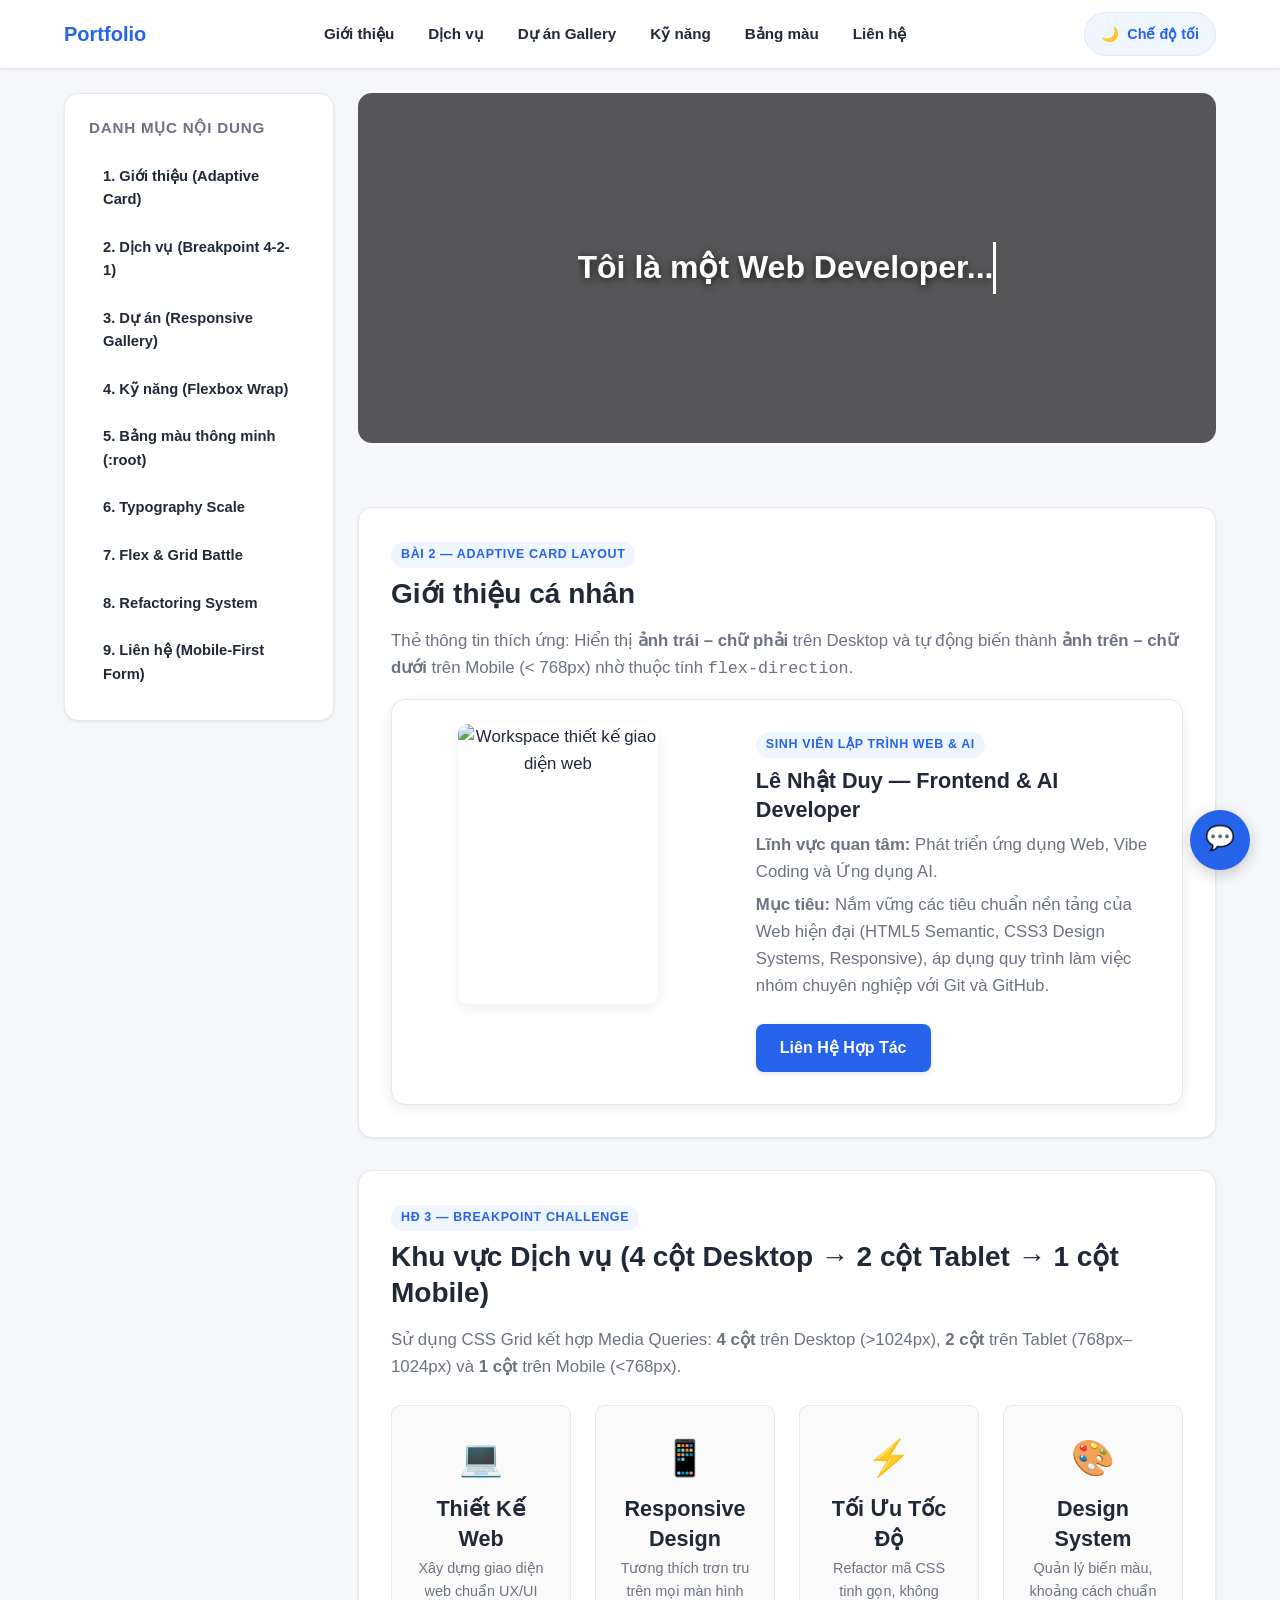
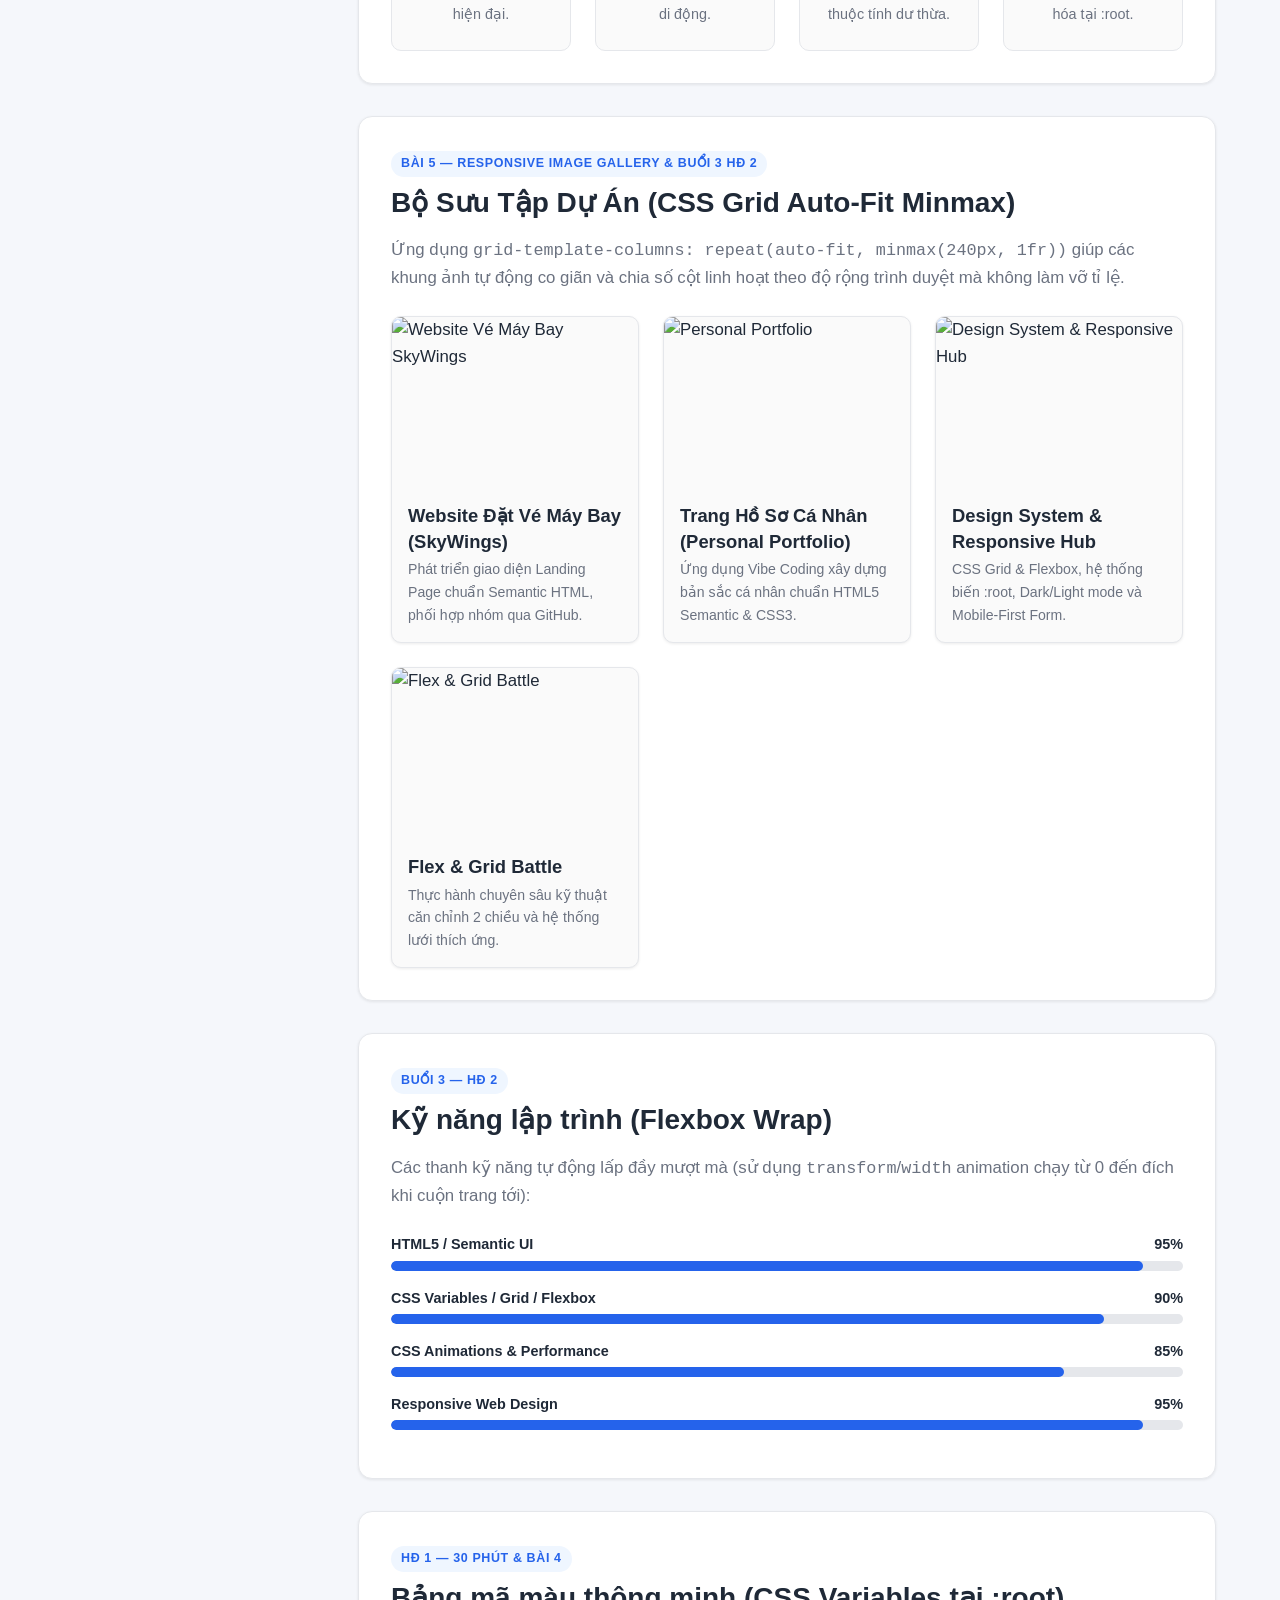
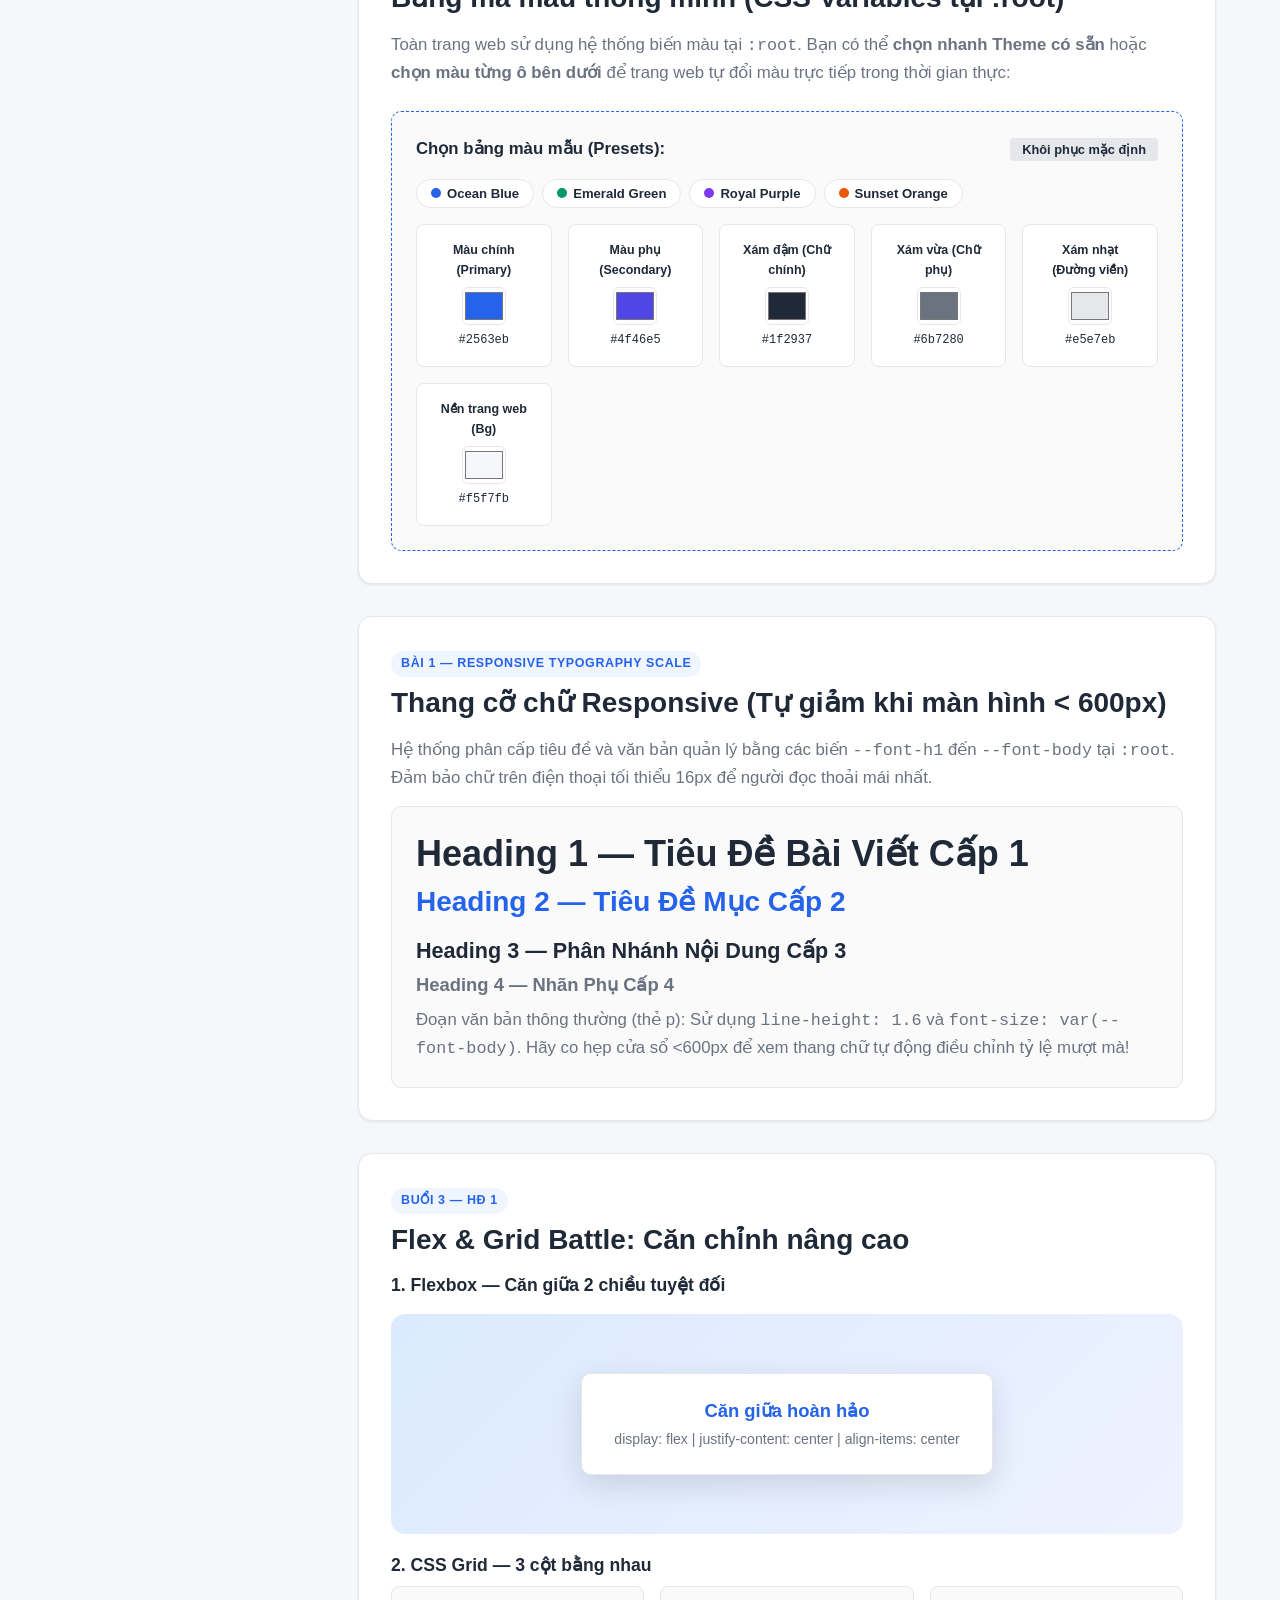
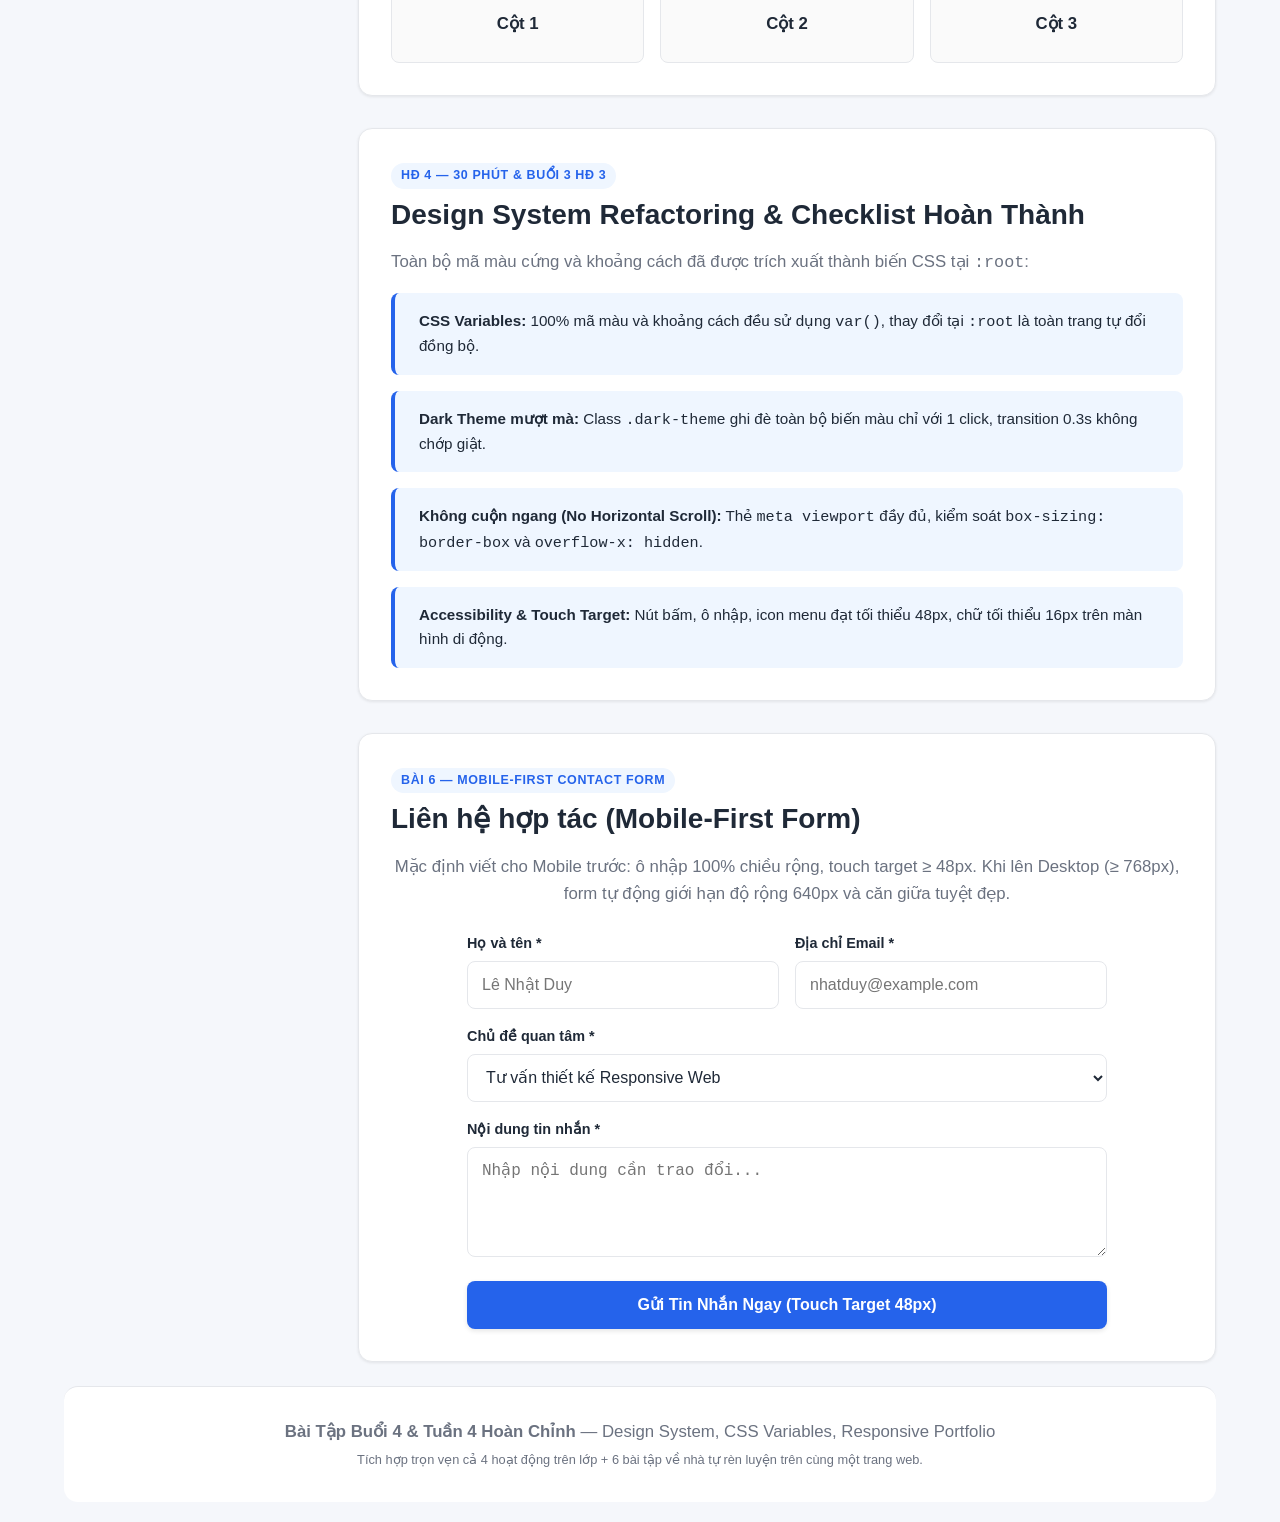
==== commit da0c782c: "Fix CSS encoding and variable priority properly" ====
--- a/index.html
+++ b/index.html
@@ -4,1019 +4,8 @@
     <meta charset="UTF-8">
     <meta name="viewport" content="width=device-width, initial-scale=1.0">
     <title>Bài tập Buổi 4: Design System & Responsive Portfolio</title>
-    <style>
-        /* ==========================================================================
-           HỆ THỐNG DESIGN SYSTEM (CSS VARIABLES TẠI :ROOT)
-           - HĐ 1, HĐ 4 & BÀI 1, BÀI 4 ĐƯỢC TÍCH HỢP TRỰC TIẾP VÀO TRANG
-           ========================================================================== */
-        :root {
-            /* 1. Bảng mã màu Light Theme mặc định (HĐ 1 & Bài 4) */
-            --color-primary: #2563eb;          /* Màu chính */
-            --color-primary-hover: #1d4ed8;    /* Màu hover */
-            --color-primary-light: #eff6ff;    /* Màu nền nhạt */
-            --color-primary-subtle: #dbeafe;   /* Sắc thái phụ */
-            
-            --color-secondary: #4f46e5;        /* Màu phụ */
-            --color-secondary-light: #eef2ff;  
-            --color-secondary-border: #c7d2fe; 
-
-            /* 3 Mức Xám */
-            --color-gray-dark: #1f2937;        /* Mức xám đậm (Text chính) */
-            --color-gray-medium: #6b7280;      /* Mức xám vừa (Text phụ, muted) */
-            --color-gray-light: #e5e7eb;       /* Mức xám nhạt (Đường viền) */
-
-            /* Nền & Bề mặt (Surface) */
-            --color-bg: #f5f7fb;               /* Nền toàn trang */
-            --color-surface: #ffffff;          /* Nền thẻ Card / Header */
-            --color-surface-subtle: #fafafa;   /* Nền sub-item */
-            --color-header-bg: #111827;        /* Nền header/sidebar tối */
-            --color-header-text: #ffffff;      
-
-            /* 2. Spacing Tokens (Khoảng cách chuẩn hóa 8px - HĐ 4) */
-            --spacing-unit: 8px;
-            --space-1: var(--spacing-unit);                    /* 8px */
-            --space-2: calc(var(--spacing-unit) * 2);          /* 16px */
-            --space-3: calc(var(--spacing-unit) * 3);          /* 24px */
-            --space-4: calc(var(--spacing-unit) * 4);          /* 32px */
-            --space-5: calc(var(--spacing-unit) * 5);          /* 40px */
-
-            /* 3. Responsive Typography Scale Tokens (Bài 1) */
-            --font-h1: 2.25rem;    /* 36px */
-            --font-h2: 1.75rem;    /* 28px */
-            --font-h3: 1.35rem;    /* 22px */
-            --font-h4: 1.15rem;    /* 18px */
-            --font-body: 1.05rem;  /* ~17px */
-
-            /* Bo góc & Bóng */
-            --radius-sm: 8px;
-            --radius-md: 10px;
-            --radius-lg: 14px;
-            --radius-pill: 9999px;
-            --shadow-sm: 0 1px 3px rgba(0, 0, 0, 0.08);
-            --shadow-md: 0 4px 14px rgba(0, 0, 0, 0.07);
-            --shadow-lg: 0 10px 30px rgba(0, 0, 0, 0.12);
-        }
-
-        /* GHI ĐÈ BIẾN TOÀN TRANG KHI BẬT CHẾ ĐỘ TỐI (DARK THEME - BÀI 4) */
-        body.dark-theme {
-            --color-primary: #38bdf8;
-            --color-primary-hover: #0ea5e9;
-            --color-primary-light: rgba(56, 189, 248, 0.15);
-            --color-primary-subtle: rgba(56, 189, 248, 0.25);
-            
-            --color-secondary: #818cf8;
-            --color-secondary-light: rgba(129, 140, 248, 0.15);
-            --color-secondary-border: #4338ca;
-
-            --color-gray-dark: #f3f4f6;        /* Text sáng */
-            --color-gray-medium: #9ca3af;      /* Text mờ */
-            --color-gray-light: #334155;       /* Viền tối */
-
-            --color-bg: #0b0f19;               /* Nền tối sâu */
-            --color-surface: #1e293b;          /* Nền thẻ Card tối */
-            --color-surface-subtle: #162032;
-            --color-header-bg: #0f172a;
-            --color-header-text: #ffffff;
-            --shadow-md: 0 4px 20px rgba(0, 0, 0, 0.4);
-        }
-
-        /* RESPONSIVE TYPOGRAPHY SCALE CHO MOBILE < 600PX (BÀI 1) */
-        @media (max-width: 600px) {
-            :root {
-                --font-h1: 1.75rem; /* 28px */
-                --font-h2: 1.4rem;  /* 22.4px */
-                --font-h3: 1.2rem;  /* 19px */
-                --font-h4: 1.05rem; /* 16.8px */
-                --font-body: 1rem;  /* 16px - Đảm bảo tối thiểu 16px trên di động */
-            }
-        }
-
-        /* Reset & Hiệu ứng chuyển màu mượt mà */
-        * {
-            box-sizing: border-box;
-            margin: 0;
-            padding: 0;
-            transition: background-color 0.3s ease, color 0.3s ease, border-color 0.3s ease, box-shadow 0.3s ease;
-        }
-
-        body {
-            font-family: -apple-system, BlinkMacSystemFont, "Segoe UI", Roboto, Arial, sans-serif;
-            background-color: var(--color-bg);
-            color: var(--color-gray-dark);
-            font-size: var(--font-body);
-            line-height: 1.6;
-            min-height: 100vh;
-            overflow-x: hidden;
-        }
-
-        /* Typography Tags kế thừa trực tiếp thang cỡ chữ */
-        h1 { font-size: var(--font-h1); line-height: 1.25; }
-        h2 { font-size: var(--font-h2); line-height: 1.3; }
-        h3 { font-size: var(--font-h3); line-height: 1.35; }
-        h4 { font-size: var(--font-h4); line-height: 1.4; }
-        p { font-size: var(--font-body); }
-
-        /* ==========================================================================
-           BÀI 3: SMART NAVIGATION BAR TÍCH HỢP TRỰC TIẾP LÀM NAVBAR CỦA TOÀN TRANG
-           - Desktop: Menu ngang đầy đủ, nút Hamburger icon ẩn (display: none)
-           - Mobile (< 768px): Menu ngang ẩn (display: none), Hamburger icon hiện (display: flex)
-           ========================================================================== */
-        .site-navbar {
-            background-color: var(--color-surface);
-            border-bottom: 1px solid var(--color-gray-light);
-            position: sticky;
-            top: 0;
-            z-index: 1000;
-            box-shadow: var(--shadow-sm);
-        }
-
-        .navbar-container {
-            max-width: 1200px;
-            margin: 0 auto;
-            padding: 0 var(--space-3);
-            height: 68px;
-            display: flex;
-            align-items: center;
-            justify-content: space-between;
-        }
-
-        .navbar-brand {
-            display: flex;
-            align-items: center;
-            gap: 10px;
-            font-weight: 800;
-            font-size: 1.25rem;
-            color: var(--color-primary);
-            text-decoration: none;
-        }
-
-        /* Menu ngang trên Desktop */
-        .navbar-nav {
-            display: flex;
-            align-items: center;
-            list-style: none;
-            gap: 6px;
-        }
-
-        .nav-item-link {
-            text-decoration: none;
-            color: var(--color-gray-dark);
-            font-weight: 600;
-            font-size: 0.95rem;
-            padding: 8px 14px;
-            border-radius: var(--radius-sm);
-            transition: all 0.2s;
-        }
-
-        .nav-item-link:hover {
-            color: var(--color-primary);
-            background-color: var(--color-primary-light);
-        }
-
-        .navbar-actions {
-            display: flex;
-            align-items: center;
-            gap: 10px;
-        }
-
-        /* Nút chuyển Dark/Light Mode trực tiếp trên thanh điều hướng (Bài 4) */
-        .theme-toggle-btn {
-            background: var(--color-primary-light);
-            color: var(--color-primary);
-            border: 1px solid var(--color-primary-subtle);
-            border-radius: var(--radius-pill);
-            padding: 8px 16px;
-            font-size: 0.9rem;
-            font-weight: 700;
-            cursor: pointer;
-            display: inline-flex;
-            align-items: center;
-            gap: 8px;
-            min-height: 44px; /* Touch target chuẩn */
-        }
-
-        .theme-toggle-btn:hover {
-            background: var(--color-primary);
-            color: #ffffff;
-        }
-
-        /* Nút Hamburger icon (Mặc định ẩn trên Desktop bằng display: none) */
-        .hamburger-btn {
-            display: none; /* Ẩn trên Desktop */
-            background: none;
-            border: 1px solid var(--color-gray-light);
-            border-radius: var(--radius-sm);
-            cursor: pointer;
-            min-width: 48px;
-            min-height: 48px; /* Touch target tối thiểu 48px */
-            flex-direction: column;
-            justify-content: center;
-            align-items: center;
-            gap: 5px;
-            padding: 8px;
-        }
-
-        .hamburger-bar {
-            width: 24px;
-            height: 2.5px;
-            background-color: var(--color-gray-dark);
-            border-radius: 2px;
-            transition: 0.25s;
-        }
-
-        /* Mobile Dropdown Drawer (Bài 3) */
-        .mobile-dropdown-menu {
-            display: none;
-            background-color: var(--color-surface);
-            border-bottom: 2px solid var(--color-gray-light);
-            padding: var(--space-2) var(--space-3);
-            list-style: none;
-        }
-
-        .mobile-dropdown-menu.active {
-            display: block;
-            animation: dropdownSlide 0.25s ease-out;
-        }
-
-        @keyframes dropdownSlide {
-            from { opacity: 0; transform: translateY(-8px); }
-            to { opacity: 1; transform: translateY(0); }
-        }
-
-        .mobile-dropdown-menu li {
-            margin-bottom: 6px;
-        }
-
-        .mobile-dropdown-menu .nav-item-link {
-            display: block;
-            padding: 12px 14px;
-            min-height: 48px;
-            font-size: 1.05rem;
-        }
-
-        /* Responsive Breakpoint Navbar Mobile (< 768px) */
-        @media (max-width: 767px) {
-            .navbar-nav {
-                display: none; /* Ẩn menu ngang Desktop */
-            }
-            .hamburger-btn {
-                display: flex; /* Hiện Hamburger icon */
-            }
-        }
-
-        /* ==========================================================================
-           HĐ 2: RESPONSIVE PORTFOLIO LAYOUT (DESKTOP 2 CỘT -> MOBILE 1 CỘT)
-           ========================================================================== */
-        .portfolio-wrapper {
-            max-width: 1200px;
-            margin: 0 auto;
-            min-height: calc(100vh - 68px);
-            display: grid;
-            grid-template-columns: 270px 1fr;
-            grid-template-rows: auto 1fr auto;
-            grid-template-areas:
-                "sidebar main"
-                "sidebar main"
-                "footer footer";
-            gap: var(--space-3);
-            padding: var(--space-3);
-        }
-
-        .portfolio-sidebar {
-            grid-area: sidebar;
-            background: var(--color-surface);
-            border: 1px solid var(--color-gray-light);
-            border-radius: var(--radius-lg);
-            padding: var(--space-3);
-            box-shadow: var(--shadow-sm);
-            height: fit-content;
-            position: sticky;
-            top: 86px;
-        }
-
-        .portfolio-sidebar h3 {
-            font-size: 0.95rem;
-            text-transform: uppercase;
-            letter-spacing: 0.05em;
-            color: var(--color-gray-medium);
-            margin-bottom: var(--space-2);
-        }
-
-        .portfolio-sidebar nav {
-            display: flex;
-            flex-direction: column;
-            gap: 4px;
-        }
-
-        .portfolio-sidebar a {
-            text-decoration: none;
-            color: var(--color-gray-dark);
-            padding: 10px 14px;
-            border-radius: var(--radius-sm);
-            font-weight: 600;
-            font-size: 0.92rem;
-            transition: all 0.2s;
-        }
-
-        .portfolio-sidebar a:hover {
-            background-color: var(--color-primary-light);
-            color: var(--color-primary);
-            transform: translateX(4px);
-        }
-
-        .portfolio-main {
-            grid-area: main;
-            display: flex;
-            flex-direction: column;
-            gap: var(--space-4);
-        }
-
-        /* Card Section Component */
-        .card-section {
-            background-color: var(--color-surface);
-            border: 1px solid var(--color-gray-light);
-            border-radius: var(--radius-lg);
-            padding: var(--space-4);
-            box-shadow: var(--shadow-sm);
-        }
-
-        .section-badge {
-            display: inline-block;
-            font-size: 0.78rem;
-            font-weight: 800;
-            text-transform: uppercase;
-            letter-spacing: 0.05em;
-            padding: 3px 10px;
-            border-radius: var(--radius-pill);
-            background-color: var(--color-primary-light);
-            color: var(--color-primary);
-            margin-bottom: var(--space-1);
-        }
-
-        .card-section h2 {
-            margin-bottom: var(--space-2);
-            color: var(--color-gray-dark);
-        }
-
-        /* ==========================================================================
-           HĐ 1 & BÀI 4: LIVE THEME & COLOR PICKER PANEL
-           ========================================================================== */
-        .theme-editor-panel {
-            background-color: var(--color-surface-subtle);
-            border: 1px dashed var(--color-primary);
-            border-radius: var(--radius-md);
-            padding: var(--space-3);
-            margin-top: var(--space-3);
-        }
-
-        .presets-row {
-            display: flex;
-            flex-wrap: wrap;
-            gap: 8px;
-            margin: var(--space-2) 0;
-        }
-
-        .preset-btn {
-            border: 1px solid var(--color-gray-light);
-            background: var(--color-surface);
-            color: var(--color-gray-dark);
-            padding: 6px 14px;
-            border-radius: var(--radius-pill);
-            cursor: pointer;
-            font-size: 0.82rem;
-            font-weight: bold;
-            display: inline-flex;
-            align-items: center;
-            gap: 6px;
-        }
-
-        .preset-btn:hover {
-            border-color: var(--color-primary);
-            color: var(--color-primary);
-        }
-
-        .picker-grid {
-            display: grid;
-            grid-template-columns: repeat(auto-fit, minmax(130px, 1fr));
-            gap: var(--space-2);
-            margin-top: var(--space-2);
-        }
-
-        .picker-item {
-            background: var(--color-surface);
-            border: 1px solid var(--color-gray-light);
-            border-radius: var(--radius-sm);
-            padding: var(--space-2);
-            text-align: center;
-            display: flex;
-            flex-direction: column;
-            align-items: center;
-            gap: 6px;
-        }
-
-        .picker-item label {
-            font-size: 0.78rem;
-            font-weight: bold;
-            color: var(--color-gray-dark);
-        }
-
-        .picker-item input[type="color"] {
-            width: 44px;
-            height: 38px;
-            border: 1px solid var(--color-gray-light);
-            border-radius: 6px;
-            cursor: pointer;
-            background: none;
-            padding: 0;
-        }
-
-        /* ==========================================================================
-           HĐ 3: BREAKPOINT CHALLENGE - KHU VỰC "DỊCH VỤ"
-           - Desktop (>1024px): 4 cột
-           - Tablet (768px - 1024px): 2 cột
-           - Mobile (<768px): 1 cột
-           ========================================================================== */
-        .services-grid {
-            display: grid;
-            grid-template-columns: repeat(4, 1fr); /* 4 cột Desktop */
-            gap: var(--space-3);
-            margin-top: var(--space-3);
-        }
-
-        .service-item {
-            background: var(--color-surface-subtle);
-            border: 1px solid var(--color-gray-light);
-            border-radius: var(--radius-md);
-            padding: var(--space-3);
-            text-align: center;
-            transition: transform 0.2s, box-shadow 0.2s;
-        }
-
-        .service-item:hover {
-            transform: translateY(-4px);
-            box-shadow: var(--shadow-md);
-            border-color: var(--color-primary);
-        }
-
-        .service-icon {
-            font-size: 2.2rem;
-            margin-bottom: var(--space-1);
-        }
-
-        /* ==========================================================================
-           BÀI 2: ADAPTIVE CARD LAYOUT TÍCH HỢP THỰC TẾ LÀM THẺ GIỚI THIỆU
-           - Desktop: Ảnh trái - Chữ phải (flex-direction: row)
-           - Mobile (< 768px): Ảnh trên - Chữ dưới (flex-direction: column)
-           ========================================================================== */
-        .adaptive-bio-card {
-            display: flex;
-            flex-direction: row; /* Desktop: Ảnh trái - chữ phải */
-            background: var(--color-surface);
-            border: 1px solid var(--color-gray-light);
-            border-radius: var(--radius-lg);
-            overflow: hidden;
-            box-shadow: var(--shadow-md);
-            margin-top: var(--space-2);
-        }
-
-        .adaptive-bio-img {
-            flex: 1 1 42%;
-            min-height: 280px;
-        }
-
-        .adaptive-bio-img img {
-            width: 100%;
-            height: 100%;
-            object-fit: cover;
-            display: block;
-        }
-
-        .adaptive-bio-content {
-            flex: 1 1 58%;
-            padding: var(--space-4);
-            display: flex;
-            flex-direction: column;
-            justify-content: center;
-        }
-
-        .adaptive-cta-btn {
-            align-self: flex-start;
-            background-color: var(--color-primary);
-            color: #ffffff;
-            border: none;
-            padding: 12px 24px;
-            border-radius: var(--radius-sm);
-            font-size: 1rem;
-            font-weight: 700;
-            cursor: pointer;
-            min-height: 48px; /* Touch target chuẩn */
-            margin-top: var(--space-3);
-            
-            box-shadow: 0 2px 5px rgba(0, 0, 0, 0.1);
-            transition: all 0.3s cubic-bezier(0.25, 0.8, 0.25, 1);
-        }
-
-        .adaptive-cta-btn:hover {
-            opacity: 0.95;
-            transform: translateY(-3px);
-            box-shadow: 0 6px 15px rgba(0, 0, 0, 0.25);
-        }
-
-        .adaptive-cta-btn:active {
-            transform: scale(0.95);
-            box-shadow: 0 2px 4px rgba(0, 0, 0, 0.15);
-        }
-
-        /* ==========================================================================
-           BÀI 5: RESPONSIVE IMAGE GALLERY TÍCH HỢP THÀNH MỤC DỰ ÁN HÌNH ẢNH
-           - Dùng repeat(auto-fit, minmax(240px, 1fr)) tự co giãn số cột
-           ========================================================================== */
-        .integrated-gallery-grid {
-            display: grid;
-            grid-template-columns: repeat(auto-fit, minmax(240px, 1fr));
-            gap: var(--space-3);
-            margin-top: var(--space-3);
-        }
-
-        .gallery-card-item {
-            background: var(--color-surface-subtle);
-            border: 1px solid var(--color-gray-light);
-            border-radius: var(--radius-md);
-            overflow: hidden;
-            box-shadow: var(--shadow-sm);
-            transition: transform 0.25s ease, box-shadow 0.25s ease;
-        }
-
-        .gallery-card-item:hover {
-            transform: translateY(-5px);
-            box-shadow: var(--shadow-md);
-        }
-
-        .gallery-card-img {
-            width: 100%;
-            height: 170px;
-            overflow: hidden;
-        }
-
-        .gallery-card-img img {
-            width: 100%;
-            height: 100%;
-            object-fit: cover;
-            display: block;
-            transition: transform 0.3s ease;
-        }
-
-        .gallery-card-item:hover img {
-            transform: scale(1.06);
-        }
-
-        .gallery-card-caption {
-            padding: var(--space-2);
-        }
-
-        .gallery-card-caption h4 {
-            color: var(--color-gray-dark);
-            margin-bottom: 4px;
-        }
-
-        .gallery-card-caption p {
-            font-size: 0.88rem;
-            color: var(--color-gray-medium);
-        }
-
-        /* ==========================================================================
-           BÀI 6: MOBILE-FIRST CONTACT FORM TÍCH HỢP THÀNH FORM LIÊN HỆ CỦA TRANG
-           - Mặc định Mobile 100% width, min-height 48px, font >= 16px
-           - Desktop (>= 768px): Căn giữa, max-width 640px, Họ tên/Email 2 cột
-           ========================================================================== */
-        .site-contact-form {
-            width: 100%;
-            margin-top: var(--space-3);
-        }
-
-        .form-grid-fields {
-            display: flex;
-            flex-direction: column;
-            gap: var(--space-2);
-        }
-
-        .form-input-group {
-            display: flex;
-            flex-direction: column;
-            gap: 6px;
-        }
-
-        .form-input-group label {
-            font-size: 0.9rem;
-            font-weight: 700;
-            color: var(--color-gray-dark);
-        }
-
-        .form-input-group input,
-        .form-input-group textarea,
-        .form-input-group select {
-            width: 100%;
-            min-height: 48px;
-            padding: 12px 14px;
-            font-size: 1rem; /* >= 16px tránh phóng to iOS */
-            border: 1.5px solid var(--color-gray-light);
-            border-radius: var(--radius-sm);
-            background-color: var(--color-surface);
-            color: var(--color-gray-dark);
-            outline: none;
-            transition: border-color 0.2s, box-shadow 0.2s;
-        }
-
-        .form-input-group textarea {
-            min-height: 110px;
-            resize: vertical;
-        }
-
-        .form-input-group input:focus,
-        .form-input-group textarea:focus,
-        .form-input-group select:focus {
-            border-color: var(--color-primary);
-            box-shadow: 0 0 0 3px var(--color-primary-light);
-        }
-
-        .form-submit-btn {
-            width: 100%;
-            min-height: 48px;
-            background-color: var(--color-primary);
-            color: #ffffff;
-            font-size: 1rem;
-            font-weight: 700;
-            border: none;
-            border-radius: var(--radius-sm);
-            cursor: pointer;
-            margin-top: var(--space-1);
-            
-            box-shadow: 0 2px 5px rgba(0, 0, 0, 0.1);
-            transition: all 0.3s cubic-bezier(0.25, 0.8, 0.25, 1);
-        }
-
-        .form-submit-btn:hover {
-            background-color: var(--color-primary-hover);
-            transform: translateY(-3px);
-            box-shadow: 0 6px 15px rgba(0, 0, 0, 0.25);
-        }
-
-        .form-submit-btn:active {
-            transform: scale(0.95);
-            box-shadow: 0 2px 4px rgba(0, 0, 0, 0.15);
-        }
-
-        /* ==========================================================================
-           LOADING SPINNER COMPONENT
-           ========================================================================== */
-        .loading-spinner {
-            width: 40px;
-            height: 40px;
-            border: 4px solid var(--color-gray-light);
-            border-top: 4px solid var(--color-primary);
-            border-radius: 50%;
-            animation: spin 1s linear infinite;
-            margin: 16px auto;
-            display: none; /* Mặc định ẩn */
-        }
-
-        .loading-spinner.active {
-            display: block;
-        }
-
-        @keyframes spin {
-            0% { transform: rotate(0deg); }
-            100% { transform: rotate(360deg); }
-        }
-
-        /* Kỹ năng (Buổi 3 - HĐ 2) Flexbox wrap */
-        .skills-wrap {
-            display: flex;
-            flex-wrap: wrap;
-            gap: var(--space-2);
-            margin-top: var(--space-2);
-        }
-
-        .skill-badge {
-            padding: 8px 16px;
-            background-color: var(--color-secondary-light);
-            border: 1px solid var(--color-secondary-border);
-            color: var(--color-secondary);
-            border-radius: var(--radius-pill);
-            font-weight: 700;
-            font-size: 0.9rem;
-        }
-
-        /* Flexbox Căn giữa tuyệt đối (Buổi 3 - HĐ 1) */
-        .battle-flex-center {
-            height: 220px;
-            display: flex;
-            justify-content: center;
-            align-items: center;
-            background: linear-gradient(135deg, var(--color-primary-subtle), var(--color-secondary-light));
-            border-radius: var(--radius-lg);
-            margin-top: var(--space-2);
-        }
-
-        .battle-center-box {
-            padding: var(--space-3) var(--space-4);
-            background: var(--color-surface);
-            border-radius: var(--radius-md);
-            box-shadow: var(--shadow-lg);
-            text-align: center;
-            border: 1px solid var(--color-gray-light);
-        }
-
-        /* Refactor Checklist (HĐ 4 & Buổi 3 - HĐ 3) */
-        .refactor-checklist {
-            display: grid;
-            gap: var(--space-2);
-            margin-top: var(--space-2);
-        }
-
-        .refactor-item {
-            padding: var(--space-2) var(--space-3);
-            border-left: 4px solid var(--color-primary);
-            background: var(--color-primary-light);
-            border-radius: var(--radius-sm);
-            font-size: 0.95rem;
-        }
-
-        .site-footer {
-            grid-area: footer;
-            text-align: center;
-            padding: var(--space-4) var(--space-3);
-            background: var(--color-surface);
-            border-top: 1px solid var(--color-gray-light);
-            color: var(--color-gray-medium);
-            font-size: 0.9rem;
-            border-radius: var(--radius-lg);
-        }
-
-        /* ==========================================================================
-           RESPONSIVE BREAKPOINTS CHUẨN
-           - Tablet (768px - 1024px)
-           - Mobile (< 768px)
-           ========================================================================== */
-
-        /* Tablet Breakpoint (<= 1024px) */
-        @media (max-width: 1024px) {
-            .services-grid {
-                grid-template-columns: repeat(2, 1fr); /* 2 cột Tablet (HĐ 3) */
-            }
-        }
-
-        /* Mobile Breakpoint (< 768px) */
-        @media (max-width: 767px) {
-            /* Chuyển layout 2 cột Desktop thành 1 cột Mobile (HĐ 2) */
-            .portfolio-wrapper {
-                grid-template-columns: 1fr;
-                grid-template-areas:
-                    "sidebar"
-                    "main"
-                    "footer";
-                padding: var(--space-2);
-            }
-
-            .portfolio-sidebar {
-                position: static;
-            }
-
-            .card-section {
-                padding: var(--space-3);
-            }
-
-            /* Adaptive Card chuyển sang dạng Dọc (Bài 2) */
-            .adaptive-bio-card {
-                flex-direction: column;
-            }
-
-            .adaptive-bio-img {
-                min-height: 200px;
-                max-height: 240px;
-            }
-
-            .adaptive-cta-btn {
-                width: 100%;
-            }
-
-            /* Dịch vụ 1 cột trên Mobile (HĐ 3) */
-            .services-grid {
-                grid-template-columns: 1fr;
-            }
-
-            .battle-flex-center {
-                height: 180px;
-            }
-        }
-
-        /* Desktop Enhancement cho Form (Bài 6) */
-        @media (min-width: 768px) {
-            .site-contact-form {
-                max-width: 640px;
-                margin-left: auto;
-                margin-right: auto;
-            }
-
-            .form-grid-fields-row {
-                display: flex;
-                gap: var(--space-2);
-            }
-
-            .form-grid-fields-row .form-input-group {
-                flex: 1;
-            }
-        }
-        /* ==========================================================================
-           WEEK 5: ANIMATIONS & PERFORMANCE (6 BÀI TẬP VỀ NHÀ)
-           ========================================================================== */
-        
-        /* 1. Hamburger Menu to "X" (CSS Transition) */
-        .hamburger-btn.is-active .hamburger-bar:nth-child(1) {
-            transform: translateY(7.5px) rotate(45deg);
-        }
-        .hamburger-btn.is-active .hamburger-bar:nth-child(2) {
-            opacity: 0;
-        }
-        .hamburger-btn.is-active .hamburger-bar:nth-child(3) {
-            transform: translateY(-7.5px) rotate(-45deg);
-        }
-
-        /* 2. Floating Action Button (Pulse Animation) */
-        .fab-contact {
-            position: fixed;
-            bottom: 30px;
-            right: 30px;
-            width: 60px;
-            height: 60px;
-            background: var(--color-primary);
-            color: white;
-            border-radius: 50%;
-            display: flex;
-            justify-content: center;
-            align-items: center;
-            font-size: 24px;
-            box-shadow: 0 4px 15px rgba(0,0,0,0.2);
-            z-index: 1000;
-            text-decoration: none;
-            animation: pulse 2s infinite;
-            transition: transform 0.3s cubic-bezier(.25,.46,.45,.94);
-        }
-        .fab-contact:hover {
-            transform: scale(1.1);
-        }
-        @keyframes pulse {
-            0% { box-shadow: 0 0 0 0 rgba(37, 99, 235, 0.7); }
-            70% { box-shadow: 0 0 0 15px rgba(37, 99, 235, 0); }
-            100% { box-shadow: 0 0 0 0 rgba(37, 99, 235, 0); }
-        }
-        /* Cập nhật màu pulse khi ở dark mode */
-        body.dark-theme .fab-contact {
-            animation: pulse-dark 2s infinite;
-        }
-        @keyframes pulse-dark {
-            0% { box-shadow: 0 0 0 0 rgba(56, 189, 248, 0.7); }
-            70% { box-shadow: 0 0 0 15px rgba(56, 189, 248, 0); }
-            100% { box-shadow: 0 0 0 0 rgba(56, 189, 248, 0); }
-        }
-
-        /* 3. Card Flip Effect (rotateY) */
-        .flip-card {
-            background-color: transparent;
-            width: 200px;
-            height: 280px;
-            perspective: 1000px;
-            margin: var(--space-3) auto;
-        }
-        .flip-card-inner {
-            position: relative;
-            width: 100%;
-            height: 100%;
-            text-align: center;
-            transition: transform 0.6s cubic-bezier(.25,.46,.45,.94);
-            transform-style: preserve-3d;
-        }
-        .flip-card:hover .flip-card-inner {
-            transform: rotateY(180deg);
-        }
-        .flip-card-front, .flip-card-back {
-            position: absolute;
-            width: 100%;
-            height: 100%;
-            -webkit-backface-visibility: hidden;
-            backface-visibility: hidden;
-            border-radius: var(--radius-md);
-            overflow: hidden;
-            box-shadow: var(--shadow-md);
-        }
-        .flip-card-front {
-            background-color: var(--color-surface);
-            color: var(--color-gray-dark);
-            display: flex;
-            align-items: center;
-            justify-content: center;
-        }
-        .flip-card-front img {
-            width: 100%;
-            height: 100%;
-            object-fit: cover;
-        }
-        .flip-card-back {
-            background-color: var(--color-primary);
-            color: white;
-            transform: rotateY(180deg);
-            display: flex;
-            flex-direction: column;
-            align-items: center;
-            justify-content: center;
-            padding: var(--space-2);
-        }
-
-        /* 4. Typing Effect */
-        .typing-container {
-            display: inline-block;
-            max-width: 100%;
-        }
-        .typing-text {
-            overflow: hidden;
-            white-space: nowrap;
-            border-right: 3px solid var(--color-primary);
-            width: 0;
-            animation: typing 3s steps(30, end) forwards, blink-caret 0.75s step-end infinite;
-            font-size: 1.2rem;
-            font-weight: 700;
-            color: var(--color-primary);
-        }
-        @keyframes typing {
-            from { width: 0 }
-            to { width: 100% }
-        }
-        @keyframes blink-caret {
-            from, to { border-color: transparent }
-            50% { border-color: var(--color-primary); }
-        }
-
-        /* 5. Parallax Image Banner */
-        .parallax-banner {
-            background-image: url('https://images.unsplash.com/photo-1498050108023-c5249f4df085?q=80&w=1600&auto=format&fit=crop');
-            background-attachment: fixed;
-            background-position: center;
-            background-repeat: no-repeat;
-            background-size: cover;
-            height: 350px;
-            display: flex;
-            flex-direction: column;
-            align-items: center;
-            justify-content: center;
-            color: white;
-            text-shadow: 0 2px 4px rgba(0,0,0,0.8);
-            border-radius: var(--radius-lg);
-            margin-bottom: var(--space-4);
-            overflow: hidden;
-            text-align: center;
-            padding: var(--space-3);
-        }
-        .parallax-banner h1 {
-            color: white;
-        }
-
-        /* 6. Skill Bar Animation */
-        .skill-list {
-            margin-top: var(--space-3);
-        }
-        .skill-item {
-            margin-bottom: var(--space-2);
-        }
-        .skill-info {
-            display: flex;
-            justify-content: space-between;
-            margin-bottom: 4px;
-            font-weight: 600;
-            font-size: 0.9rem;
-        }
-        .skill-track {
-            background: var(--color-gray-light);
-            height: 10px;
-            border-radius: var(--radius-pill);
-            overflow: hidden;
-        }
-        .skill-fill {
-            height: 100%;
-            background: var(--color-primary);
-            width: 0; /* Bắt đầu từ 0 */
-            border-radius: var(--radius-pill);
-            /* Dùng transform scaleX mượt hơn thay vì width nếu tối ưu cực độ, 
-               nhưng width ở đây có thể chấp nhận được vì thanh này tĩnh và chạy 1 lần.
-               Hoặc ta dùng width + CSS transition. 
-               Ta sẽ dùng animation keyframe với thuộc tính width. */
-            animation: fillSkill 1.5s cubic-bezier(.25,.46,.45,.94) forwards;
-            animation-delay: 0.5s; /* Delay nhẹ để cuộn tới mới thấy */
-        }
-        @keyframes fillSkill {
-            to { width: var(--target-width); }
-        }
-
-    </style>
+    <link rel='stylesheet' href='style.css'>
+
     <!-- AOS CSS CDN -->
     <link href="https://unpkg.com/aos@2.3.1/dist/aos.css" rel="stylesheet">
 </head>
@@ -1454,7 +443,7 @@
          JAVASCRIPT ĐIỀU KHIỂN TƯƠNG TÁC TOÀN TRANG
          ========================================================================== -->
     <script>
-        const rootEl = document.documentElement;
+        const rootEl = document.body;
 
         // 1. Chuyển đổi Dark/Light Mode cho TOÀN BỘ TRANG WEB (Bài 4)
         function toggleGlobalTheme() {
--- a/style.css
+++ b/style.css
@@ -0,0 +1,1013 @@
+
+        /* ==========================================================================
+           HỆ THỐNG DESIGN SYSTEM (CSS VARIABLES TẠI :ROOT)
+           - HĐ 1, HĐ 4 & BÀI 1, BÀI 4 ĐƯỢC TÍCH HỢP TRỰC TIẾP VÀO TRANG
+           ========================================================================== */
+        :root {
+            /* 1. Bảng mã màu Light Theme mặc định (HĐ 1 & Bài 4) */
+            --color-primary: #2563eb;          /* Màu chính */
+            --color-primary-hover: #1d4ed8;    /* Màu hover */
+            --color-primary-light: #eff6ff;    /* Màu nền nhạt */
+            --color-primary-subtle: #dbeafe;   /* Sắc thái phụ */
+            
+            --color-secondary: #4f46e5;        /* Màu phụ */
+            --color-secondary-light: #eef2ff;  
+            --color-secondary-border: #c7d2fe; 
+
+            /* 3 Mức Xám */
+            --color-gray-dark: #1f2937;        /* Mức xám đậm (Text chính) */
+            --color-gray-medium: #6b7280;      /* Mức xám vừa (Text phụ, muted) */
+            --color-gray-light: #e5e7eb;       /* Mức xám nhạt (Đường viền) */
+
+            /* Nền & Bề mặt (Surface) */
+            --color-bg: #f5f7fb;               /* Nền toàn trang */
+            --color-surface: #ffffff;          /* Nền thẻ Card / Header */
+            --color-surface-subtle: #fafafa;   /* Nền sub-item */
+            --color-header-bg: #111827;        /* Nền header/sidebar tối */
+            --color-header-text: #ffffff;      
+
+            /* 2. Spacing Tokens (Khoảng cách chuẩn hóa 8px - HĐ 4) */
+            --spacing-unit: 8px;
+            --space-1: var(--spacing-unit);                    /* 8px */
+            --space-2: calc(var(--spacing-unit) * 2);          /* 16px */
+            --space-3: calc(var(--spacing-unit) * 3);          /* 24px */
+            --space-4: calc(var(--spacing-unit) * 4);          /* 32px */
+            --space-5: calc(var(--spacing-unit) * 5);          /* 40px */
+
+            /* 3. Responsive Typography Scale Tokens (Bài 1) */
+            --font-h1: 2.25rem;    /* 36px */
+            --font-h2: 1.75rem;    /* 28px */
+            --font-h3: 1.35rem;    /* 22px */
+            --font-h4: 1.15rem;    /* 18px */
+            --font-body: 1.05rem;  /* ~17px */
+
+            /* Bo góc & Bóng */
+            --radius-sm: 8px;
+            --radius-md: 10px;
+            --radius-lg: 14px;
+            --radius-pill: 9999px;
+            --shadow-sm: 0 1px 3px rgba(0, 0, 0, 0.08);
+            --shadow-md: 0 4px 14px rgba(0, 0, 0, 0.07);
+            --shadow-lg: 0 10px 30px rgba(0, 0, 0, 0.12);
+        }
+
+        /* GHI ĐÈ BIẾN TOÀN TRANG KHI BẬT CHẾ ĐỘ TỐI (DARK THEME - BÀI 4) */
+        body.dark-theme {
+            --color-primary: #38bdf8;
+            --color-primary-hover: #0ea5e9;
+            --color-primary-light: rgba(56, 189, 248, 0.15);
+            --color-primary-subtle: rgba(56, 189, 248, 0.25);
+            
+            --color-secondary: #818cf8;
+            --color-secondary-light: rgba(129, 140, 248, 0.15);
+            --color-secondary-border: #4338ca;
+
+            --color-gray-dark: #f3f4f6;        /* Text sáng */
+            --color-gray-medium: #9ca3af;      /* Text mờ */
+            --color-gray-light: #334155;       /* Viền tối */
+
+            --color-bg: #0b0f19;               /* Nền tối sâu */
+            --color-surface: #1e293b;          /* Nền thẻ Card tối */
+            --color-surface-subtle: #162032;
+            --color-header-bg: #0f172a;
+            --color-header-text: #ffffff;
+            --shadow-md: 0 4px 20px rgba(0, 0, 0, 0.4);
+        }
+
+        /* RESPONSIVE TYPOGRAPHY SCALE CHO MOBILE < 600PX (BÀI 1) */
+        @media (max-width: 600px) {
+            :root {
+                --font-h1: 1.75rem; /* 28px */
+                --font-h2: 1.4rem;  /* 22.4px */
+                --font-h3: 1.2rem;  /* 19px */
+                --font-h4: 1.05rem; /* 16.8px */
+                --font-body: 1rem;  /* 16px - Đảm bảo tối thiểu 16px trên di động */
+            }
+        }
+
+        /* Reset & Hiệu ứng chuyển màu mượt mà */
+        * {
+            box-sizing: border-box;
+            margin: 0;
+            padding: 0;
+            transition: background-color 0.3s ease, color 0.3s ease, border-color 0.3s ease, box-shadow 0.3s ease;
+        }
+
+        body {
+            font-family: -apple-system, BlinkMacSystemFont, "Segoe UI", Roboto, Arial, sans-serif;
+            background-color: var(--color-bg);
+            color: var(--color-gray-dark);
+            font-size: var(--font-body);
+            line-height: 1.6;
+            min-height: 100vh;
+            overflow-x: hidden;
+        }
+
+        /* Typography Tags kế thừa trực tiếp thang cỡ chữ */
+        h1 { font-size: var(--font-h1); line-height: 1.25; }
+        h2 { font-size: var(--font-h2); line-height: 1.3; }
+        h3 { font-size: var(--font-h3); line-height: 1.35; }
+        h4 { font-size: var(--font-h4); line-height: 1.4; }
+        p { font-size: var(--font-body); }
+
+        /* ==========================================================================
+           BÀI 3: SMART NAVIGATION BAR TÍCH HỢP TRỰC TIẾP LÀM NAVBAR CỦA TOÀN TRANG
+           - Desktop: Menu ngang đầy đủ, nút Hamburger icon ẩn (display: none)
+           - Mobile (< 768px): Menu ngang ẩn (display: none), Hamburger icon hiện (display: flex)
+           ========================================================================== */
+        .site-navbar {
+            background-color: var(--color-surface);
+            border-bottom: 1px solid var(--color-gray-light);
+            position: sticky;
+            top: 0;
+            z-index: 1000;
+            box-shadow: var(--shadow-sm);
+        }
+
+        .navbar-container {
+            max-width: 1200px;
+            margin: 0 auto;
+            padding: 0 var(--space-3);
+            height: 68px;
+            display: flex;
+            align-items: center;
+            justify-content: space-between;
+        }
+
+        .navbar-brand {
+            display: flex;
+            align-items: center;
+            gap: 10px;
+            font-weight: 800;
+            font-size: 1.25rem;
+            color: var(--color-primary);
+            text-decoration: none;
+        }
+
+        /* Menu ngang trên Desktop */
+        .navbar-nav {
+            display: flex;
+            align-items: center;
+            list-style: none;
+            gap: 6px;
+        }
+
+        .nav-item-link {
+            text-decoration: none;
+            color: var(--color-gray-dark);
+            font-weight: 600;
+            font-size: 0.95rem;
+            padding: 8px 14px;
+            border-radius: var(--radius-sm);
+            transition: all 0.2s;
+        }
+
+        .nav-item-link:hover {
+            color: var(--color-primary);
+            background-color: var(--color-primary-light);
+        }
+
+        .navbar-actions {
+            display: flex;
+            align-items: center;
+            gap: 10px;
+        }
+
+        /* Nút chuyển Dark/Light Mode trực tiếp trên thanh điều hướng (Bài 4) */
+        .theme-toggle-btn {
+            background: var(--color-primary-light);
+            color: var(--color-primary);
+            border: 1px solid var(--color-primary-subtle);
+            border-radius: var(--radius-pill);
+            padding: 8px 16px;
+            font-size: 0.9rem;
+            font-weight: 700;
+            cursor: pointer;
+            display: inline-flex;
+            align-items: center;
+            gap: 8px;
+            min-height: 44px; /* Touch target chuẩn */
+        }
+
+        .theme-toggle-btn:hover {
+            background: var(--color-primary);
+            color: #ffffff;
+        }
+
+        /* Nút Hamburger icon (Mặc định ẩn trên Desktop bằng display: none) */
+        .hamburger-btn {
+            display: none; /* Ẩn trên Desktop */
+            background: none;
+            border: 1px solid var(--color-gray-light);
+            border-radius: var(--radius-sm);
+            cursor: pointer;
+            min-width: 48px;
+            min-height: 48px; /* Touch target tối thiểu 48px */
+            flex-direction: column;
+            justify-content: center;
+            align-items: center;
+            gap: 5px;
+            padding: 8px;
+        }
+
+        .hamburger-bar {
+            width: 24px;
+            height: 2.5px;
+            background-color: var(--color-gray-dark);
+            border-radius: 2px;
+            transition: 0.25s;
+        }
+
+        /* Mobile Dropdown Drawer (Bài 3) */
+        .mobile-dropdown-menu {
+            display: none;
+            background-color: var(--color-surface);
+            border-bottom: 2px solid var(--color-gray-light);
+            padding: var(--space-2) var(--space-3);
+            list-style: none;
+        }
+
+        .mobile-dropdown-menu.active {
+            display: block;
+            animation: dropdownSlide 0.25s ease-out;
+        }
+
+        @keyframes dropdownSlide {
+            from { opacity: 0; transform: translateY(-8px); }
+            to { opacity: 1; transform: translateY(0); }
+        }
+
+        .mobile-dropdown-menu li {
+            margin-bottom: 6px;
+        }
+
+        .mobile-dropdown-menu .nav-item-link {
+            display: block;
+            padding: 12px 14px;
+            min-height: 48px;
+            font-size: 1.05rem;
+        }
+
+        /* Responsive Breakpoint Navbar Mobile (< 768px) */
+        @media (max-width: 767px) {
+            .navbar-nav {
+                display: none; /* Ẩn menu ngang Desktop */
+            }
+            .hamburger-btn {
+                display: flex; /* Hiện Hamburger icon */
+            }
+        }
+
+        /* ==========================================================================
+           HĐ 2: RESPONSIVE PORTFOLIO LAYOUT (DESKTOP 2 CỘT -> MOBILE 1 CỘT)
+           ========================================================================== */
+        .portfolio-wrapper {
+            max-width: 1200px;
+            margin: 0 auto;
+            min-height: calc(100vh - 68px);
+            display: grid;
+            grid-template-columns: 270px 1fr;
+            grid-template-rows: auto 1fr auto;
+            grid-template-areas:
+                "sidebar main"
+                "sidebar main"
+                "footer footer";
+            gap: var(--space-3);
+            padding: var(--space-3);
+        }
+
+        .portfolio-sidebar {
+            grid-area: sidebar;
+            background: var(--color-surface);
+            border: 1px solid var(--color-gray-light);
+            border-radius: var(--radius-lg);
+            padding: var(--space-3);
+            box-shadow: var(--shadow-sm);
+            height: fit-content;
+            position: sticky;
+            top: 86px;
+        }
+
+        .portfolio-sidebar h3 {
+            font-size: 0.95rem;
+            text-transform: uppercase;
+            letter-spacing: 0.05em;
+            color: var(--color-gray-medium);
+            margin-bottom: var(--space-2);
+        }
+
+        .portfolio-sidebar nav {
+            display: flex;
+            flex-direction: column;
+            gap: 4px;
+        }
+
+        .portfolio-sidebar a {
+            text-decoration: none;
+            color: var(--color-gray-dark);
+            padding: 10px 14px;
+            border-radius: var(--radius-sm);
+            font-weight: 600;
+            font-size: 0.92rem;
+            transition: all 0.2s;
+        }
+
+        .portfolio-sidebar a:hover {
+            background-color: var(--color-primary-light);
+            color: var(--color-primary);
+            transform: translateX(4px);
+        }
+
+        .portfolio-main {
+            grid-area: main;
+            display: flex;
+            flex-direction: column;
+            gap: var(--space-4);
+        }
+
+        /* Card Section Component */
+        .card-section {
+            background-color: var(--color-surface);
+            border: 1px solid var(--color-gray-light);
+            border-radius: var(--radius-lg);
+            padding: var(--space-4);
+            box-shadow: var(--shadow-sm);
+        }
+
+        .section-badge {
+            display: inline-block;
+            font-size: 0.78rem;
+            font-weight: 800;
+            text-transform: uppercase;
+            letter-spacing: 0.05em;
+            padding: 3px 10px;
+            border-radius: var(--radius-pill);
+            background-color: var(--color-primary-light);
+            color: var(--color-primary);
+            margin-bottom: var(--space-1);
+        }
+
+        .card-section h2 {
+            margin-bottom: var(--space-2);
+            color: var(--color-gray-dark);
+        }
+
+        /* ==========================================================================
+           HĐ 1 & BÀI 4: LIVE THEME & COLOR PICKER PANEL
+           ========================================================================== */
+        .theme-editor-panel {
+            background-color: var(--color-surface-subtle);
+            border: 1px dashed var(--color-primary);
+            border-radius: var(--radius-md);
+            padding: var(--space-3);
+            margin-top: var(--space-3);
+        }
+
+        .presets-row {
+            display: flex;
+            flex-wrap: wrap;
+            gap: 8px;
+            margin: var(--space-2) 0;
+        }
+
+        .preset-btn {
+            border: 1px solid var(--color-gray-light);
+            background: var(--color-surface);
+            color: var(--color-gray-dark);
+            padding: 6px 14px;
+            border-radius: var(--radius-pill);
+            cursor: pointer;
+            font-size: 0.82rem;
+            font-weight: bold;
+            display: inline-flex;
+            align-items: center;
+            gap: 6px;
+        }
+
+        .preset-btn:hover {
+            border-color: var(--color-primary);
+            color: var(--color-primary);
+        }
+
+        .picker-grid {
+            display: grid;
+            grid-template-columns: repeat(auto-fit, minmax(130px, 1fr));
+            gap: var(--space-2);
+            margin-top: var(--space-2);
+        }
+
+        .picker-item {
+            background: var(--color-surface);
+            border: 1px solid var(--color-gray-light);
+            border-radius: var(--radius-sm);
+            padding: var(--space-2);
+            text-align: center;
+            display: flex;
+            flex-direction: column;
+            align-items: center;
+            gap: 6px;
+        }
+
+        .picker-item label {
+            font-size: 0.78rem;
+            font-weight: bold;
+            color: var(--color-gray-dark);
+        }
+
+        .picker-item input[type="color"] {
+            width: 44px;
+            height: 38px;
+            border: 1px solid var(--color-gray-light);
+            border-radius: 6px;
+            cursor: pointer;
+            background: none;
+            padding: 0;
+        }
+
+        /* ==========================================================================
+           HĐ 3: BREAKPOINT CHALLENGE - KHU VỰC "DỊCH VỤ"
+           - Desktop (>1024px): 4 cột
+           - Tablet (768px - 1024px): 2 cột
+           - Mobile (<768px): 1 cột
+           ========================================================================== */
+        .services-grid {
+            display: grid;
+            grid-template-columns: repeat(4, 1fr); /* 4 cột Desktop */
+            gap: var(--space-3);
+            margin-top: var(--space-3);
+        }
+
+        .service-item {
+            background: var(--color-surface-subtle);
+            border: 1px solid var(--color-gray-light);
+            border-radius: var(--radius-md);
+            padding: var(--space-3);
+            text-align: center;
+            transition: transform 0.2s, box-shadow 0.2s;
+        }
+
+        .service-item:hover {
+            transform: translateY(-4px);
+            box-shadow: var(--shadow-md);
+            border-color: var(--color-primary);
+        }
+
+        .service-icon {
+            font-size: 2.2rem;
+            margin-bottom: var(--space-1);
+        }
+
+        /* ==========================================================================
+           BÀI 2: ADAPTIVE CARD LAYOUT TÍCH HỢP THỰC TẾ LÀM THẺ GIỚI THIỆU
+           - Desktop: Ảnh trái - Chữ phải (flex-direction: row)
+           - Mobile (< 768px): Ảnh trên - Chữ dưới (flex-direction: column)
+           ========================================================================== */
+        .adaptive-bio-card {
+            display: flex;
+            flex-direction: row; /* Desktop: Ảnh trái - chữ phải */
+            background: var(--color-surface);
+            border: 1px solid var(--color-gray-light);
+            border-radius: var(--radius-lg);
+            overflow: hidden;
+            box-shadow: var(--shadow-md);
+            margin-top: var(--space-2);
+        }
+
+        .adaptive-bio-img {
+            flex: 1 1 42%;
+            min-height: 280px;
+        }
+
+        .adaptive-bio-img img {
+            width: 100%;
+            height: 100%;
+            object-fit: cover;
+            display: block;
+        }
+
+        .adaptive-bio-content {
+            flex: 1 1 58%;
+            padding: var(--space-4);
+            display: flex;
+            flex-direction: column;
+            justify-content: center;
+        }
+
+        .adaptive-cta-btn {
+            align-self: flex-start;
+            background-color: var(--color-primary);
+            color: #ffffff;
+            border: none;
+            padding: 12px 24px;
+            border-radius: var(--radius-sm);
+            font-size: 1rem;
+            font-weight: 700;
+            cursor: pointer;
+            min-height: 48px; /* Touch target chuẩn */
+            margin-top: var(--space-3);
+            
+            box-shadow: 0 2px 5px rgba(0, 0, 0, 0.1);
+            transition: all 0.3s cubic-bezier(0.25, 0.8, 0.25, 1);
+        }
+
+        .adaptive-cta-btn:hover {
+            opacity: 0.95;
+            transform: translateY(-3px);
+            box-shadow: 0 6px 15px rgba(0, 0, 0, 0.25);
+        }
+
+        .adaptive-cta-btn:active {
+            transform: scale(0.95);
+            box-shadow: 0 2px 4px rgba(0, 0, 0, 0.15);
+        }
+
+        /* ==========================================================================
+           BÀI 5: RESPONSIVE IMAGE GALLERY TÍCH HỢP THÀNH MỤC DỰ ÁN HÌNH ẢNH
+           - Dùng repeat(auto-fit, minmax(240px, 1fr)) tự co giãn số cột
+           ========================================================================== */
+        .integrated-gallery-grid {
+            display: grid;
+            grid-template-columns: repeat(auto-fit, minmax(240px, 1fr));
+            gap: var(--space-3);
+            margin-top: var(--space-3);
+        }
+
+        .gallery-card-item {
+            background: var(--color-surface-subtle);
+            border: 1px solid var(--color-gray-light);
+            border-radius: var(--radius-md);
+            overflow: hidden;
+            box-shadow: var(--shadow-sm);
+            transition: transform 0.25s ease, box-shadow 0.25s ease;
+        }
+
+        .gallery-card-item:hover {
+            transform: translateY(-5px);
+            box-shadow: var(--shadow-md);
+        }
+
+        .gallery-card-img {
+            width: 100%;
+            height: 170px;
+            overflow: hidden;
+        }
+
+        .gallery-card-img img {
+            width: 100%;
+            height: 100%;
+            object-fit: cover;
+            display: block;
+            transition: transform 0.3s ease;
+        }
+
+        .gallery-card-item:hover img {
+            transform: scale(1.06);
+        }
+
+        .gallery-card-caption {
+            padding: var(--space-2);
+        }
+
+        .gallery-card-caption h4 {
+            color: var(--color-gray-dark);
+            margin-bottom: 4px;
+        }
+
+        .gallery-card-caption p {
+            font-size: 0.88rem;
+            color: var(--color-gray-medium);
+        }
+
+        /* ==========================================================================
+           BÀI 6: MOBILE-FIRST CONTACT FORM TÍCH HỢP THÀNH FORM LIÊN HỆ CỦA TRANG
+           - Mặc định Mobile 100% width, min-height 48px, font >= 16px
+           - Desktop (>= 768px): Căn giữa, max-width 640px, Họ tên/Email 2 cột
+           ========================================================================== */
+        .site-contact-form {
+            width: 100%;
+            margin-top: var(--space-3);
+        }
+
+        .form-grid-fields {
+            display: flex;
+            flex-direction: column;
+            gap: var(--space-2);
+        }
+
+        .form-input-group {
+            display: flex;
+            flex-direction: column;
+            gap: 6px;
+        }
+
+        .form-input-group label {
+            font-size: 0.9rem;
+            font-weight: 700;
+            color: var(--color-gray-dark);
+        }
+
+        .form-input-group input,
+        .form-input-group textarea,
+        .form-input-group select {
+            width: 100%;
+            min-height: 48px;
+            padding: 12px 14px;
+            font-size: 1rem; /* >= 16px tránh phóng to iOS */
+            border: 1.5px solid var(--color-gray-light);
+            border-radius: var(--radius-sm);
+            background-color: var(--color-surface);
+            color: var(--color-gray-dark);
+            outline: none;
+            transition: border-color 0.2s, box-shadow 0.2s;
+        }
+
+        .form-input-group textarea {
+            min-height: 110px;
+            resize: vertical;
+        }
+
+        .form-input-group input:focus,
+        .form-input-group textarea:focus,
+        .form-input-group select:focus {
+            border-color: var(--color-primary);
+            box-shadow: 0 0 0 3px var(--color-primary-light);
+        }
+
+        .form-submit-btn {
+            width: 100%;
+            min-height: 48px;
+            background-color: var(--color-primary);
+            color: #ffffff;
+            font-size: 1rem;
+            font-weight: 700;
+            border: none;
+            border-radius: var(--radius-sm);
+            cursor: pointer;
+            margin-top: var(--space-1);
+            
+            box-shadow: 0 2px 5px rgba(0, 0, 0, 0.1);
+            transition: all 0.3s cubic-bezier(0.25, 0.8, 0.25, 1);
+        }
+
+        .form-submit-btn:hover {
+            background-color: var(--color-primary-hover);
+            transform: translateY(-3px);
+            box-shadow: 0 6px 15px rgba(0, 0, 0, 0.25);
+        }
+
+        .form-submit-btn:active {
+            transform: scale(0.95);
+            box-shadow: 0 2px 4px rgba(0, 0, 0, 0.15);
+        }
+
+        /* ==========================================================================
+           LOADING SPINNER COMPONENT
+           ========================================================================== */
+        .loading-spinner {
+            width: 40px;
+            height: 40px;
+            border: 4px solid var(--color-gray-light);
+            border-top: 4px solid var(--color-primary);
+            border-radius: 50%;
+            animation: spin 1s linear infinite;
+            margin: 16px auto;
+            display: none; /* Mặc định ẩn */
+        }
+
+        .loading-spinner.active {
+            display: block;
+        }
+
+        @keyframes spin {
+            0% { transform: rotate(0deg); }
+            100% { transform: rotate(360deg); }
+        }
+
+        /* Kỹ năng (Buổi 3 - HĐ 2) Flexbox wrap */
+        .skills-wrap {
+            display: flex;
+            flex-wrap: wrap;
+            gap: var(--space-2);
+            margin-top: var(--space-2);
+        }
+
+        .skill-badge {
+            padding: 8px 16px;
+            background-color: var(--color-secondary-light);
+            border: 1px solid var(--color-secondary-border);
+            color: var(--color-secondary);
+            border-radius: var(--radius-pill);
+            font-weight: 700;
+            font-size: 0.9rem;
+        }
+
+        /* Flexbox Căn giữa tuyệt đối (Buổi 3 - HĐ 1) */
+        .battle-flex-center {
+            height: 220px;
+            display: flex;
+            justify-content: center;
+            align-items: center;
+            background: linear-gradient(135deg, var(--color-primary-subtle), var(--color-secondary-light));
+            border-radius: var(--radius-lg);
+            margin-top: var(--space-2);
+        }
+
+        .battle-center-box {
+            padding: var(--space-3) var(--space-4);
+            background: var(--color-surface);
+            border-radius: var(--radius-md);
+            box-shadow: var(--shadow-lg);
+            text-align: center;
+            border: 1px solid var(--color-gray-light);
+        }
+
+        /* Refactor Checklist (HĐ 4 & Buổi 3 - HĐ 3) */
+        .refactor-checklist {
+            display: grid;
+            gap: var(--space-2);
+            margin-top: var(--space-2);
+        }
+
+        .refactor-item {
+            padding: var(--space-2) var(--space-3);
+            border-left: 4px solid var(--color-primary);
+            background: var(--color-primary-light);
+            border-radius: var(--radius-sm);
+            font-size: 0.95rem;
+        }
+
+        .site-footer {
+            grid-area: footer;
+            text-align: center;
+            padding: var(--space-4) var(--space-3);
+            background: var(--color-surface);
+            border-top: 1px solid var(--color-gray-light);
+            color: var(--color-gray-medium);
+            font-size: 0.9rem;
+            border-radius: var(--radius-lg);
+        }
+
+        /* ==========================================================================
+           RESPONSIVE BREAKPOINTS CHUẨN
+           - Tablet (768px - 1024px)
+           - Mobile (< 768px)
+           ========================================================================== */
+
+        /* Tablet Breakpoint (<= 1024px) */
+        @media (max-width: 1024px) {
+            .services-grid {
+                grid-template-columns: repeat(2, 1fr); /* 2 cột Tablet (HĐ 3) */
+            }
+        }
+
+        /* Mobile Breakpoint (< 768px) */
+        @media (max-width: 767px) {
+            /* Chuyển layout 2 cột Desktop thành 1 cột Mobile (HĐ 2) */
+            .portfolio-wrapper {
+                grid-template-columns: 1fr;
+                grid-template-areas:
+                    "sidebar"
+                    "main"
+                    "footer";
+                padding: var(--space-2);
+            }
+
+            .portfolio-sidebar {
+                position: static;
+            }
+
+            .card-section {
+                padding: var(--space-3);
+            }
+
+            /* Adaptive Card chuyển sang dạng Dọc (Bài 2) */
+            .adaptive-bio-card {
+                flex-direction: column;
+            }
+
+            .adaptive-bio-img {
+                min-height: 200px;
+                max-height: 240px;
+            }
+
+            .adaptive-cta-btn {
+                width: 100%;
+            }
+
+            /* Dịch vụ 1 cột trên Mobile (HĐ 3) */
+            .services-grid {
+                grid-template-columns: 1fr;
+            }
+
+            .battle-flex-center {
+                height: 180px;
+            }
+        }
+
+        /* Desktop Enhancement cho Form (Bài 6) */
+        @media (min-width: 768px) {
+            .site-contact-form {
+                max-width: 640px;
+                margin-left: auto;
+                margin-right: auto;
+            }
+
+            .form-grid-fields-row {
+                display: flex;
+                gap: var(--space-2);
+            }
+
+            .form-grid-fields-row .form-input-group {
+                flex: 1;
+            }
+        }
+        /* ==========================================================================
+           WEEK 5: ANIMATIONS & PERFORMANCE (6 BÀI TẬP VỀ NHÀ)
+           ========================================================================== */
+        
+        /* 1. Hamburger Menu to "X" (CSS Transition) */
+        .hamburger-btn.is-active .hamburger-bar:nth-child(1) {
+            transform: translateY(7.5px) rotate(45deg);
+        }
+        .hamburger-btn.is-active .hamburger-bar:nth-child(2) {
+            opacity: 0;
+        }
+        .hamburger-btn.is-active .hamburger-bar:nth-child(3) {
+            transform: translateY(-7.5px) rotate(-45deg);
+        }
+
+        /* 2. Floating Action Button (Pulse Animation) */
+        .fab-contact {
+            position: fixed;
+            bottom: 30px;
+            right: 30px;
+            width: 60px;
+            height: 60px;
+            background: var(--color-primary);
+            color: white;
+            border-radius: 50%;
+            display: flex;
+            justify-content: center;
+            align-items: center;
+            font-size: 24px;
+            box-shadow: 0 4px 15px rgba(0,0,0,0.2);
+            z-index: 1000;
+            text-decoration: none;
+            animation: pulse 2s infinite;
+            transition: transform 0.3s cubic-bezier(.25,.46,.45,.94);
+        }
+        .fab-contact:hover {
+            transform: scale(1.1);
+        }
+        @keyframes pulse {
+            0% { box-shadow: 0 0 0 0 rgba(37, 99, 235, 0.7); }
+            70% { box-shadow: 0 0 0 15px rgba(37, 99, 235, 0); }
+            100% { box-shadow: 0 0 0 0 rgba(37, 99, 235, 0); }
+        }
+        /* Cập nhật màu pulse khi ở dark mode */
+        body.dark-theme .fab-contact {
+            animation: pulse-dark 2s infinite;
+        }
+        @keyframes pulse-dark {
+            0% { box-shadow: 0 0 0 0 rgba(56, 189, 248, 0.7); }
+            70% { box-shadow: 0 0 0 15px rgba(56, 189, 248, 0); }
+            100% { box-shadow: 0 0 0 0 rgba(56, 189, 248, 0); }
+        }
+
+        /* 3. Card Flip Effect (rotateY) */
+        .flip-card {
+            background-color: transparent;
+            width: 200px;
+            height: 280px;
+            perspective: 1000px;
+            margin: var(--space-3) auto;
+        }
+        .flip-card-inner {
+            position: relative;
+            width: 100%;
+            height: 100%;
+            text-align: center;
+            transition: transform 0.6s cubic-bezier(.25,.46,.45,.94);
+            transform-style: preserve-3d;
+        }
+        .flip-card:hover .flip-card-inner {
+            transform: rotateY(180deg);
+        }
+        .flip-card-front, .flip-card-back {
+            position: absolute;
+            width: 100%;
+            height: 100%;
+            -webkit-backface-visibility: hidden;
+            backface-visibility: hidden;
+            border-radius: var(--radius-md);
+            overflow: hidden;
+            box-shadow: var(--shadow-md);
+        }
+        .flip-card-front {
+            background-color: var(--color-surface);
+            color: var(--color-gray-dark);
+            display: flex;
+            align-items: center;
+            justify-content: center;
+        }
+        .flip-card-front img {
+            width: 100%;
+            height: 100%;
+            object-fit: cover;
+        }
+        .flip-card-back {
+            background-color: var(--color-primary);
+            color: white;
+            transform: rotateY(180deg);
+            display: flex;
+            flex-direction: column;
+            align-items: center;
+            justify-content: center;
+            padding: var(--space-2);
+        }
+
+        /* 4. Typing Effect */
+        .typing-container {
+            display: inline-block;
+            max-width: 100%;
+        }
+        .typing-text {
+            overflow: hidden;
+            white-space: nowrap;
+            border-right: 3px solid #ffffff;
+            width: 0;
+            animation: typing 3s steps(30, end) forwards, blink-caret 0.75s step-end infinite;
+            font-size: 2rem;
+            font-weight: 700;
+            color: #ffffff;
+            text-shadow: 0 2px 10px rgba(0,0,0,0.8);
+        }
+        @keyframes typing {
+            from { width: 0 }
+            to { width: 100% }
+        }
+        @keyframes blink-caret {
+            from, to { border-color: transparent }
+            50% { border-color: #ffffff; }
+        }
+
+        /* 5. Parallax Image Banner */
+        .parallax-banner {
+            background-image: linear-gradient(rgba(0,0,0,0.65), rgba(0,0,0,0.65)), url('https://images.unsplash.com/photo-1498050108023-c5249f4df085?q=80&w=1600&auto=format&fit=crop');
+            background-attachment: fixed;
+            background-position: center;
+            background-repeat: no-repeat;
+            background-size: cover;
+            height: 350px;
+            display: flex;
+            flex-direction: column;
+            align-items: center;
+            justify-content: center;
+            color: white;
+            text-shadow: 0 2px 4px rgba(0,0,0,0.8);
+            border-radius: var(--radius-lg);
+            margin-bottom: var(--space-4);
+            overflow: hidden;
+            text-align: center;
+            padding: var(--space-3);
+        }
+        .parallax-banner h1 {
+            color: white;
+        }
+
+        /* 6. Skill Bar Animation */
+        .skill-list {
+            margin-top: var(--space-3);
+        }
+        .skill-item {
+            margin-bottom: var(--space-2);
+        }
+        .skill-info {
+            display: flex;
+            justify-content: space-between;
+            margin-bottom: 4px;
+            font-weight: 600;
+            font-size: 0.9rem;
+        }
+        .skill-track {
+            background: var(--color-gray-light);
+            height: 10px;
+            border-radius: var(--radius-pill);
+            overflow: hidden;
+        }
+        .skill-fill {
+            height: 100%;
+            background: var(--color-primary);
+            width: 0; /* Bắt đầu từ 0 */
+            border-radius: var(--radius-pill);
+            /* Dùng transform scaleX mượt hơn thay vì width nếu tối ưu cực độ, 
+               nhưng width ở đây có thể chấp nhận được vì thanh này tĩnh và chạy 1 lần.
+               Hoặc ta dùng width + CSS transition. 
+               Ta sẽ dùng animation keyframe với thuộc tính width. */
+            animation: fillSkill 1.5s cubic-bezier(.25,.46,.45,.94) forwards;
+            animation-delay: 0.5s; /* Delay nhẹ để cuộn tới mới thấy */
+        }
+        @keyframes fillSkill {
+            to { width: var(--target-width); }
+        }
+
